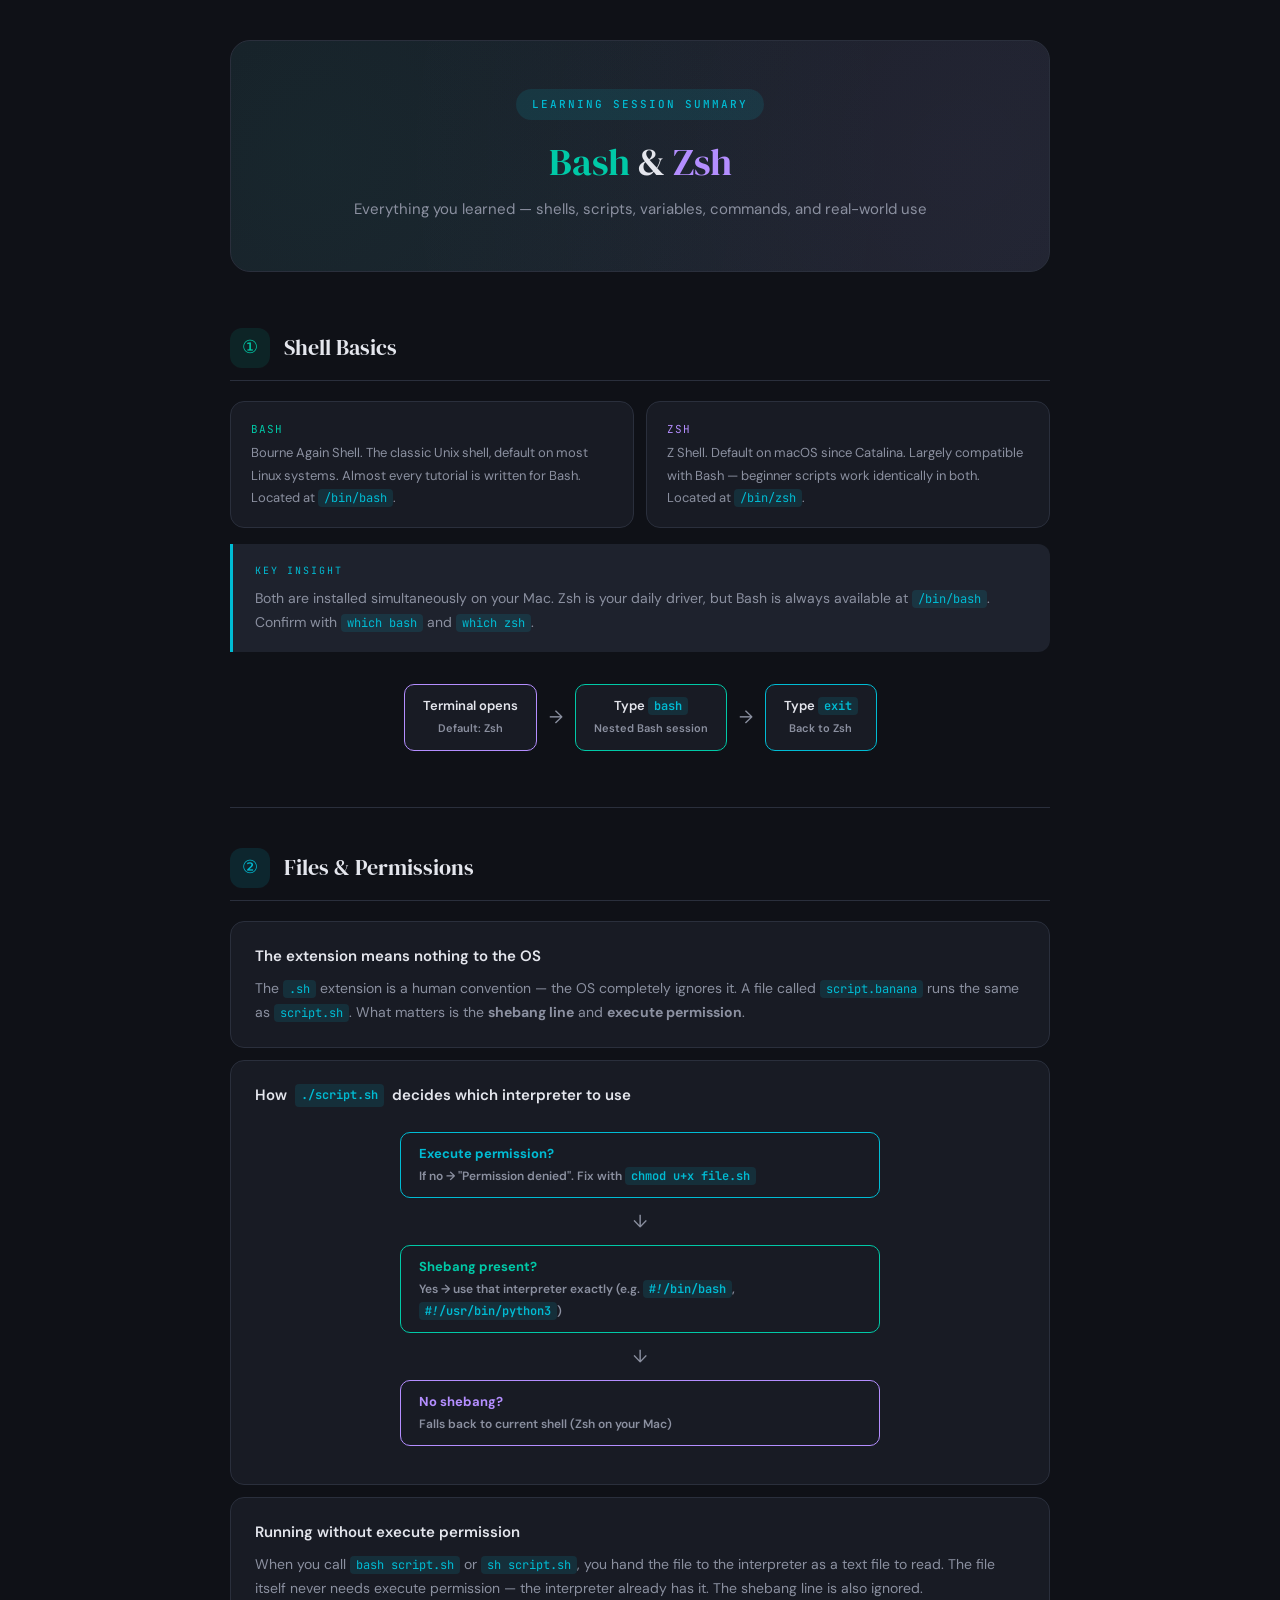
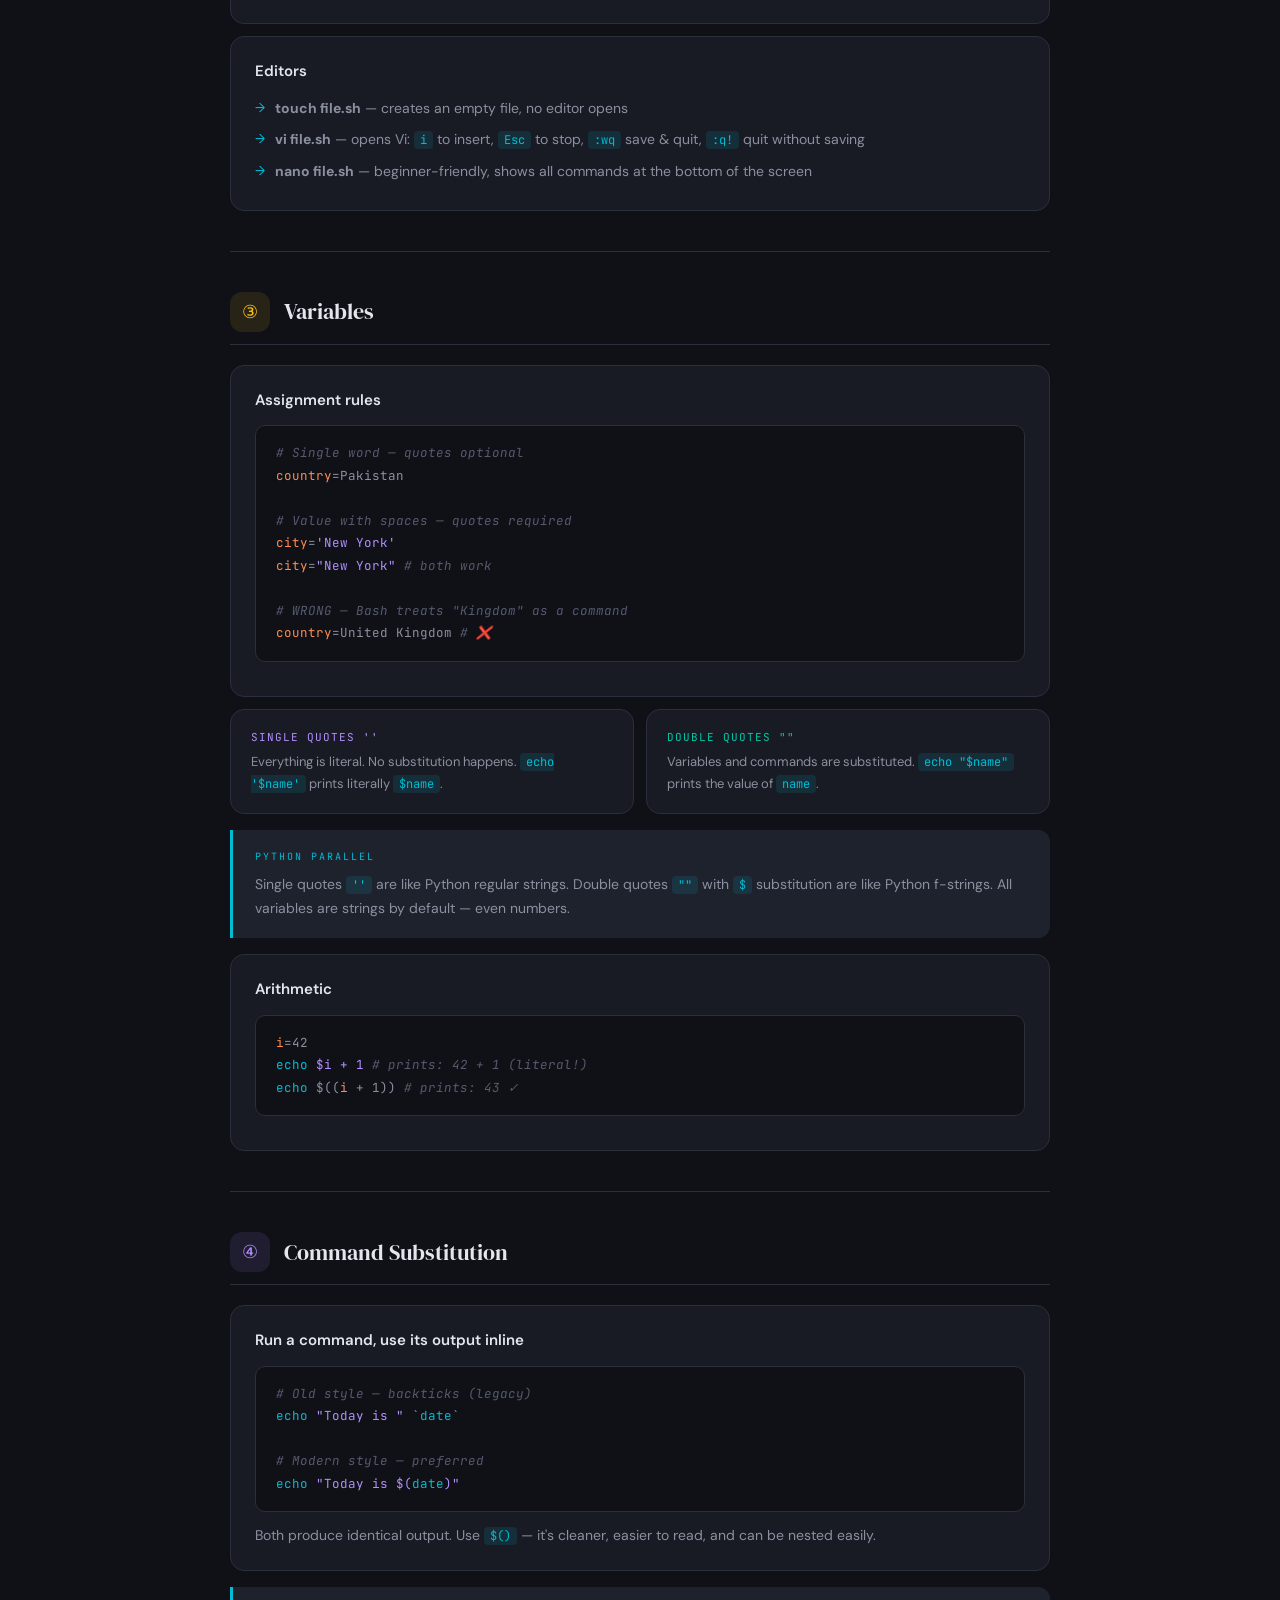
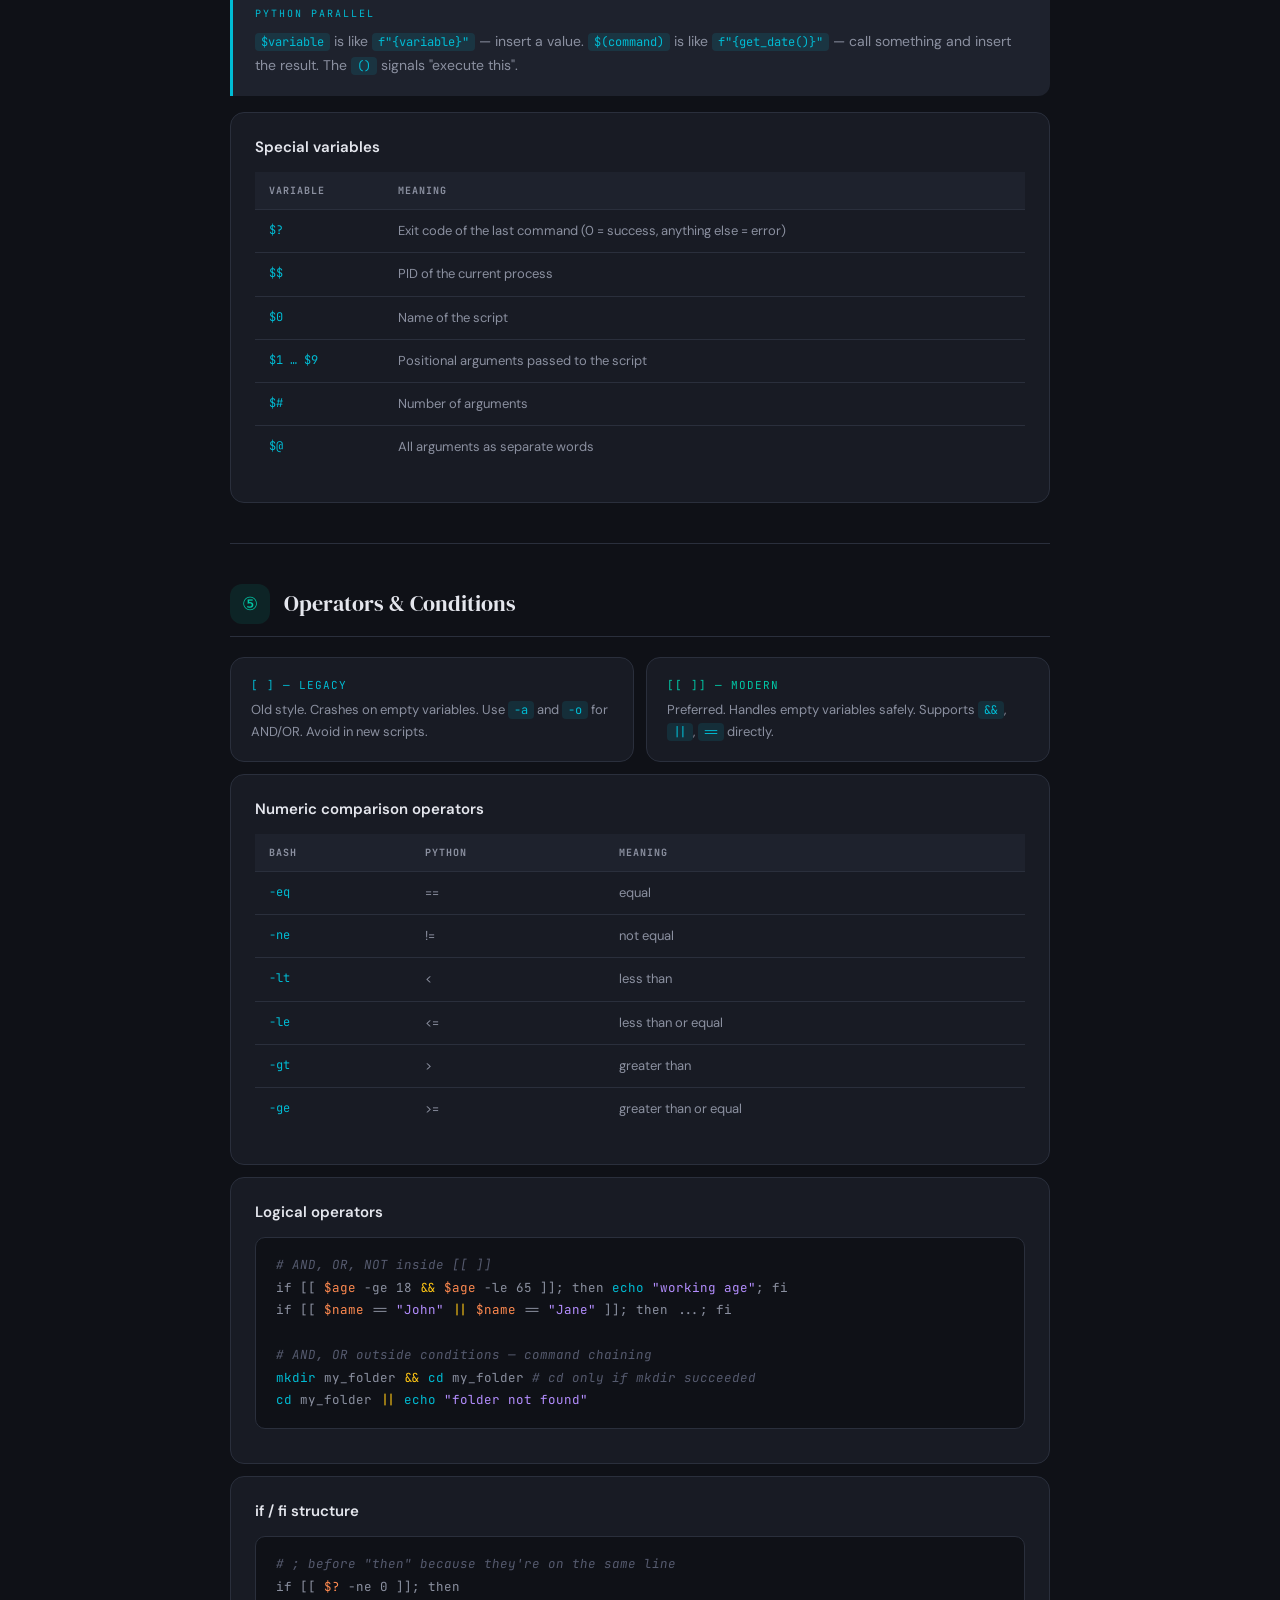
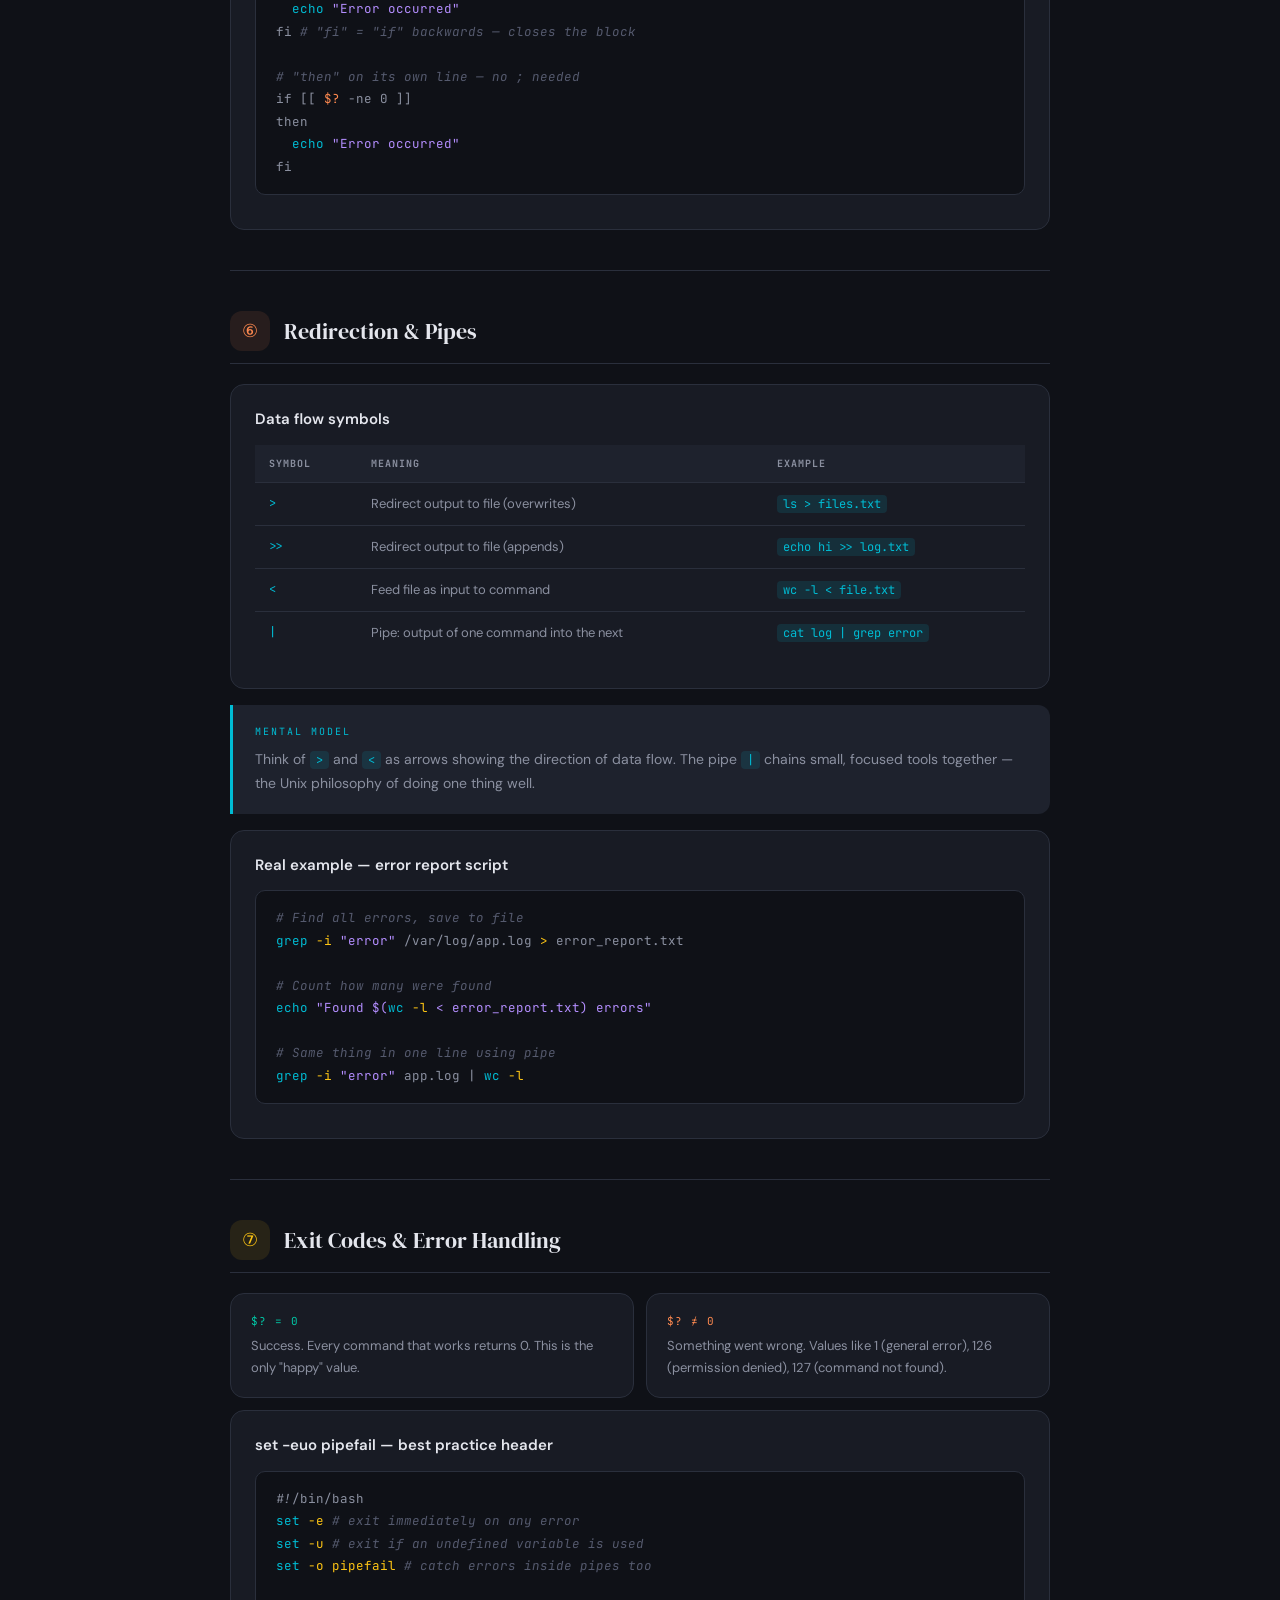
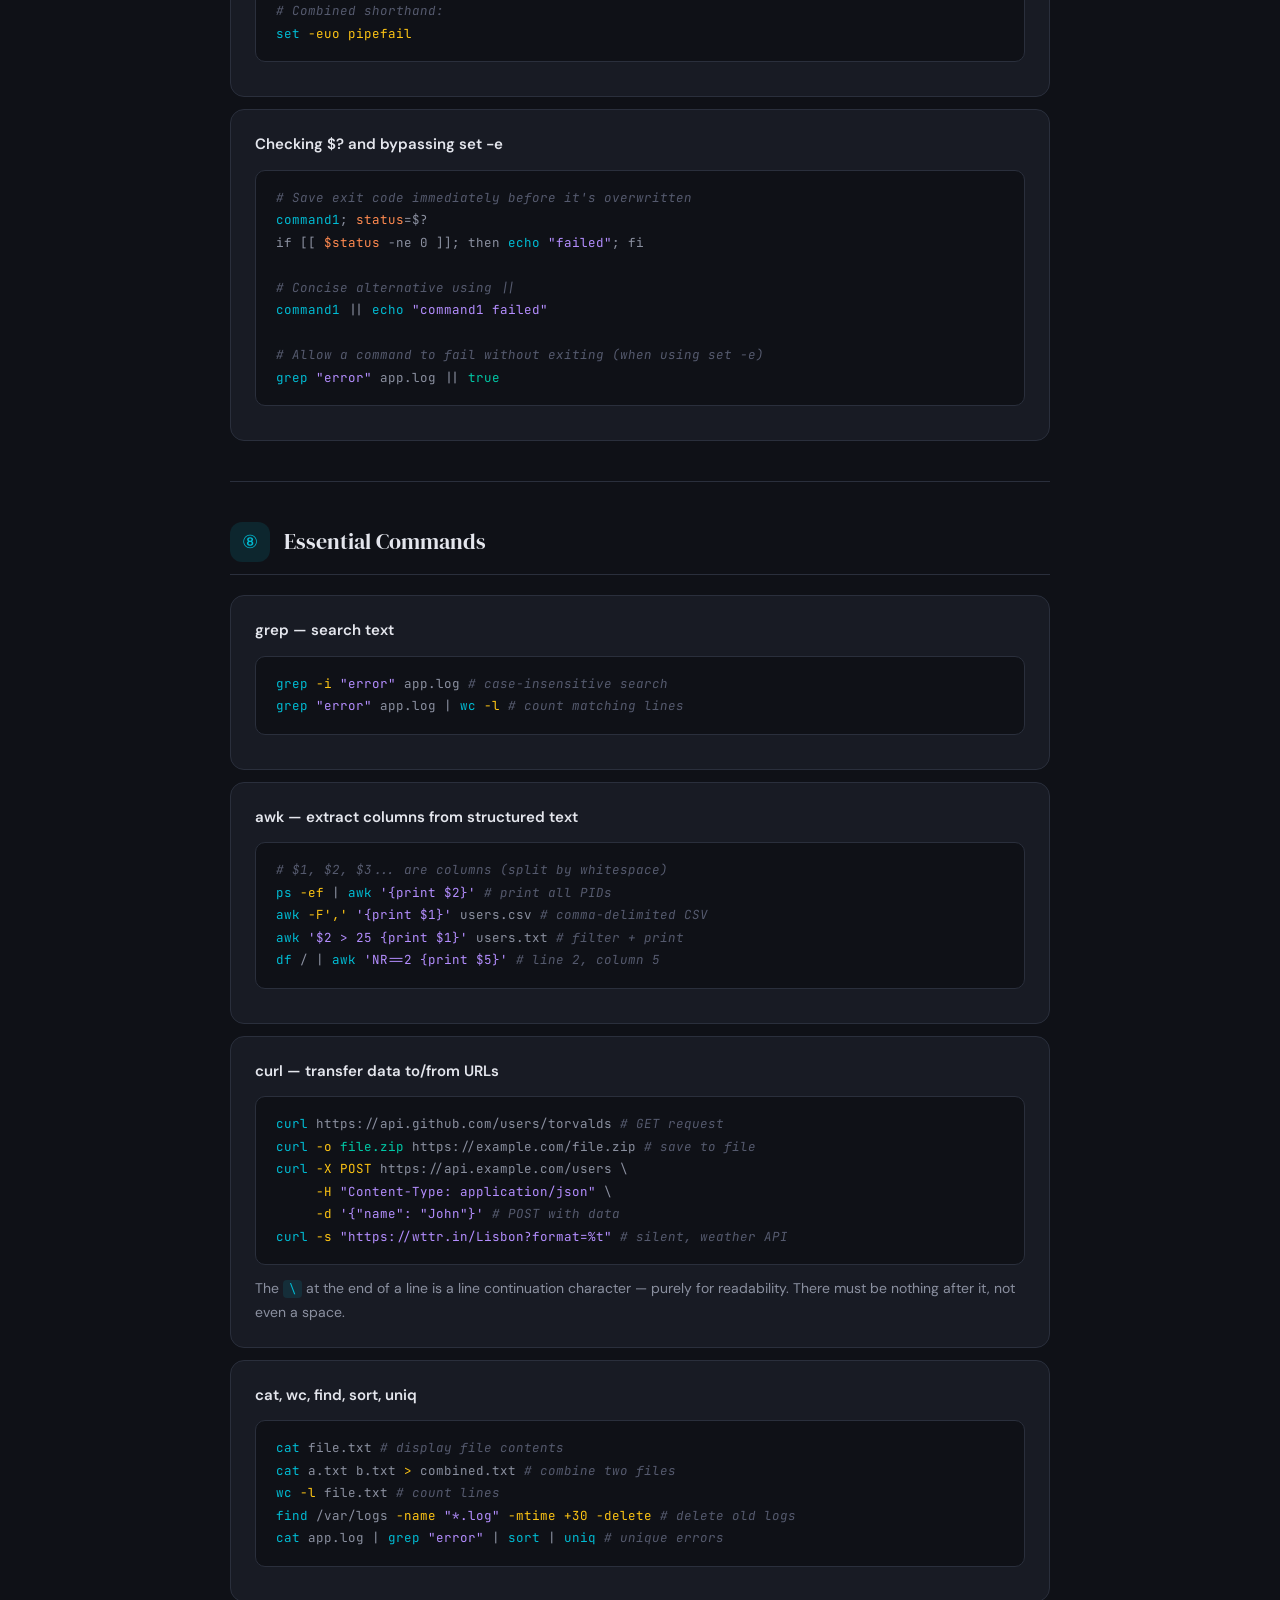
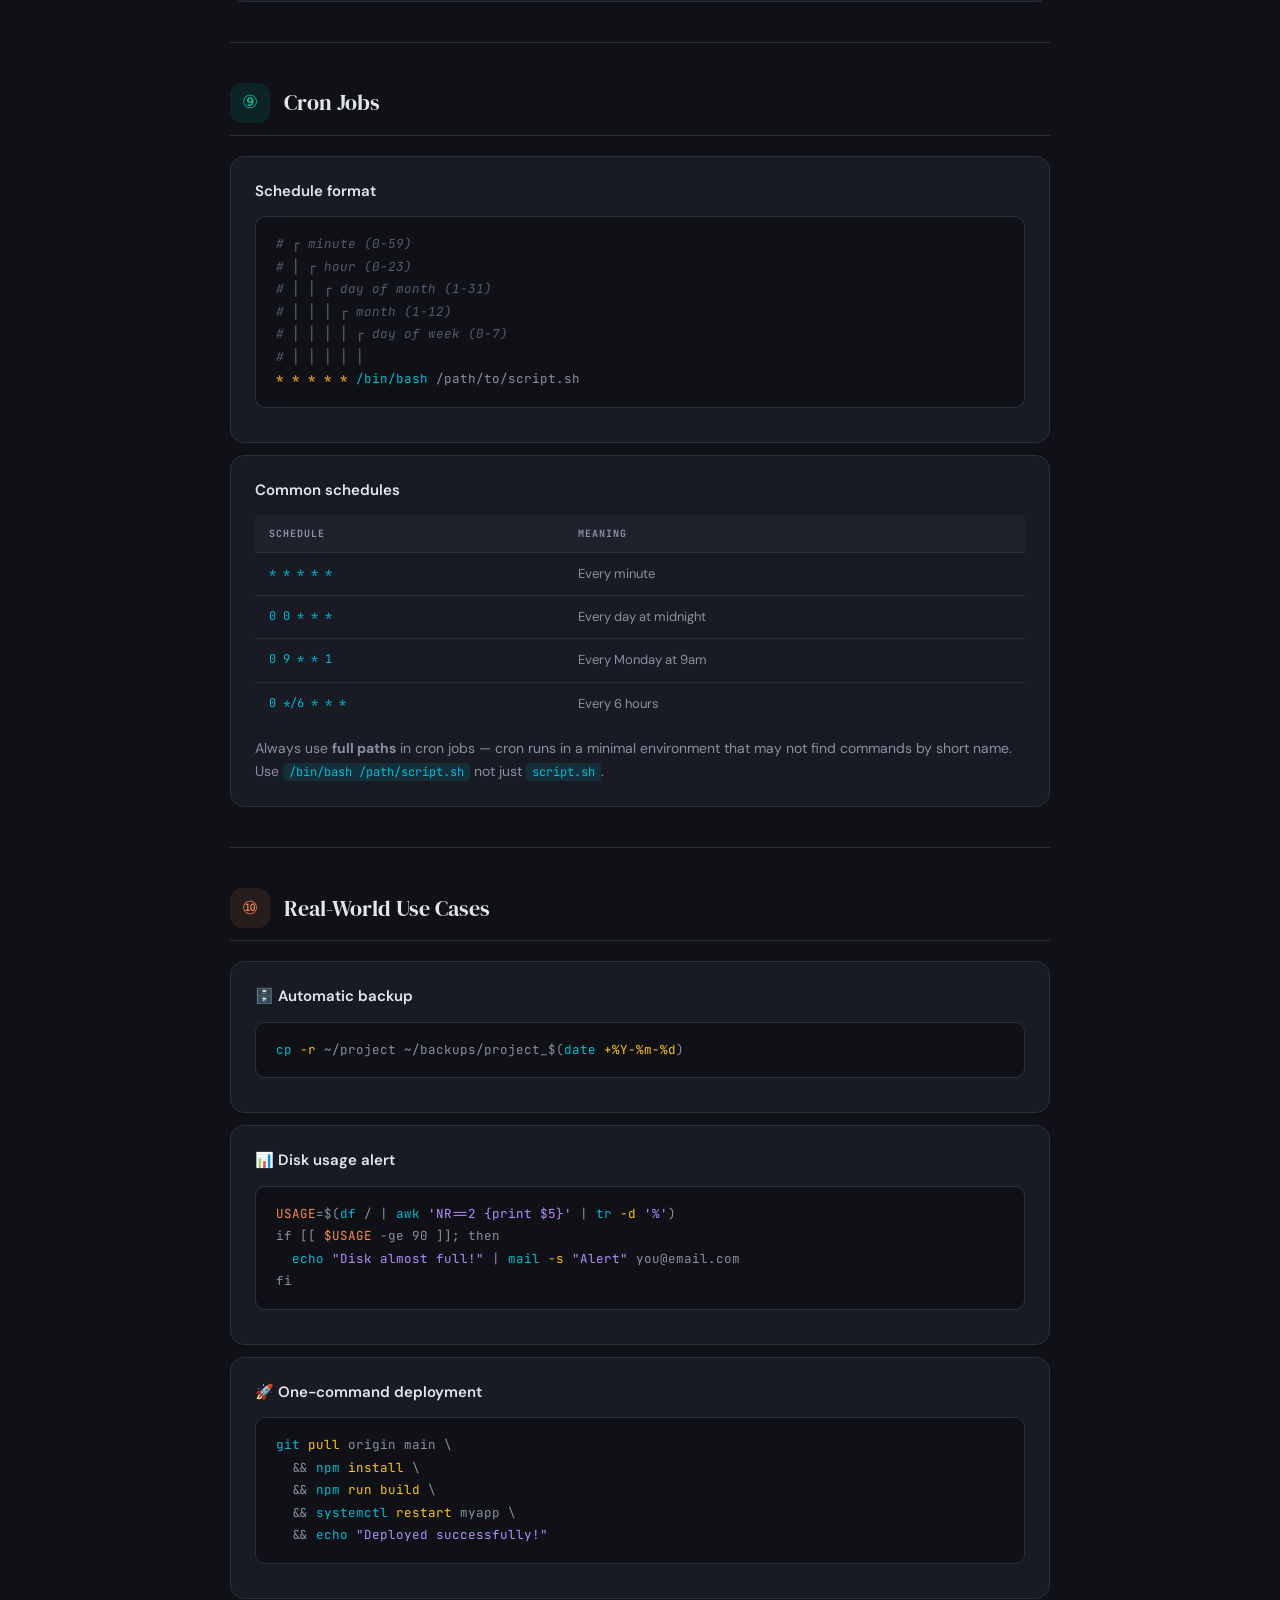
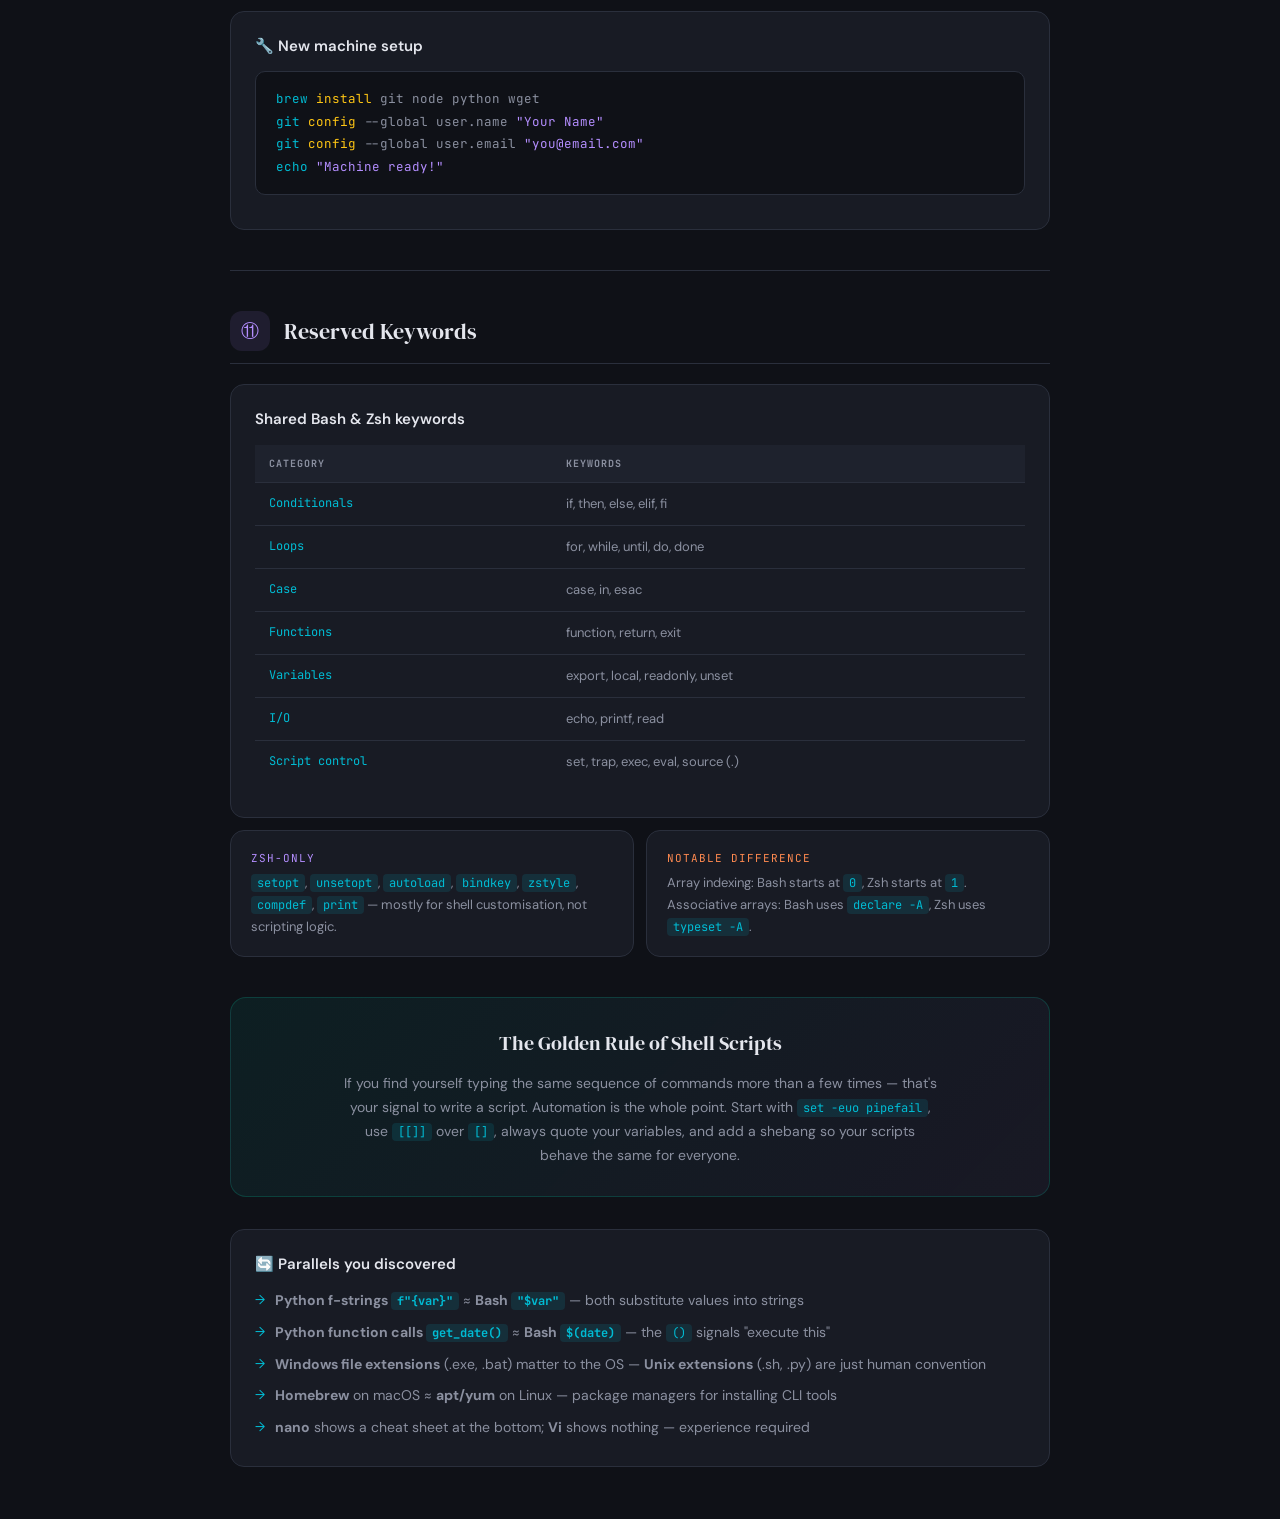
==== bash-zsh-summary.html @ 9da1d53a "initial pages" ====
<!DOCTYPE html>
<html lang="en">
<head>
<meta charset="UTF-8">
<meta name="viewport" content="width=device-width, initial-scale=1.0">
<title>Bash & Zsh - Learning Summary</title>
<link href="https://fonts.googleapis.com/css2?family=DM+Serif+Display&family=DM+Sans:wght@400;500;600;700&family=JetBrains+Mono:wght@400;500&display=swap" rel="stylesheet">
<style>
  * { margin: 0; padding: 0; box-sizing: border-box; }

  :root {
    --bg: #0f1117;
    --surface: #181b24;
    --surface-raised: #1e222d;
    --border: #2a2f3c;
    --text: #e4e6ed;
    --text-muted: #8b90a0;
    --accent: #00bcd4;
    --accent-soft: rgba(0, 188, 212, 0.12);
    --bash-green: #00c9a7;
    --bash-green-soft: rgba(0, 201, 167, 0.1);
    --zsh-purple: #b48eff;
    --zsh-purple-soft: rgba(180, 142, 255, 0.1);
    --yellow: #fec514;
    --yellow-soft: rgba(254, 197, 20, 0.1);
    --orange: #ff8a50;
    --orange-soft: rgba(255, 138, 80, 0.1);
  }

  body {
    font-family: 'DM Sans', sans-serif;
    background: var(--bg);
    color: var(--text);
    line-height: 1.7;
    padding: 40px 20px;
  }

  .container {
    max-width: 820px;
    margin: 0 auto;
  }

  /* Header */
  .header {
    text-align: center;
    margin-bottom: 56px;
    padding: 48px 32px;
    background: linear-gradient(135deg, var(--surface) 0%, var(--surface-raised) 100%);
    border: 1px solid var(--border);
    border-radius: 20px;
    position: relative;
    overflow: hidden;
  }

  .header::before {
    content: '';
    position: absolute;
    top: -50%;
    left: -50%;
    width: 200%;
    height: 200%;
    background: radial-gradient(circle at 30% 50%, rgba(0, 201, 167, 0.06) 0%, transparent 50%),
                radial-gradient(circle at 70% 50%, rgba(180, 142, 255, 0.04) 0%, transparent 50%);
    pointer-events: none;
  }

  .header-badge {
    display: inline-block;
    font-family: 'JetBrains Mono', monospace;
    font-size: 11px;
    font-weight: 500;
    letter-spacing: 2px;
    text-transform: uppercase;
    color: var(--accent);
    background: var(--accent-soft);
    padding: 6px 16px;
    border-radius: 100px;
    margin-bottom: 20px;
    position: relative;
  }

  .header h1 {
    font-family: 'DM Serif Display', serif;
    font-size: 38px;
    font-weight: 400;
    line-height: 1.2;
    margin-bottom: 12px;
    position: relative;
  }

  .header h1 span.bash { color: var(--bash-green); }
  .header h1 span.zsh  { color: var(--zsh-purple); }

  .header p {
    color: var(--text-muted);
    font-size: 15px;
    position: relative;
  }

  /* Section */
  .section { margin-bottom: 40px; }

  .section-header {
    display: flex;
    align-items: center;
    gap: 14px;
    margin-bottom: 20px;
    padding-bottom: 12px;
    border-bottom: 1px solid var(--border);
  }

  .section-icon {
    width: 40px;
    height: 40px;
    border-radius: 12px;
    display: flex;
    align-items: center;
    justify-content: center;
    font-size: 18px;
    flex-shrink: 0;
  }

  .section-header h2 {
    font-family: 'DM Serif Display', serif;
    font-size: 22px;
    font-weight: 400;
  }

  /* Cards */
  .card {
    background: var(--surface);
    border: 1px solid var(--border);
    border-radius: 14px;
    padding: 22px 24px;
    margin-bottom: 12px;
    transition: border-color 0.2s;
  }

  .card:hover { border-color: #3a3f50; }

  .card-title {
    font-weight: 600;
    font-size: 15px;
    margin-bottom: 8px;
    display: flex;
    align-items: center;
    gap: 8px;
  }

  .card p, .card li {
    color: var(--text-muted);
    font-size: 14px;
    line-height: 1.7;
  }

  .card ul { list-style: none; padding: 0; }

  .card ul li {
    padding: 4px 0 4px 20px;
    position: relative;
  }

  .card ul li::before {
    content: '→';
    position: absolute;
    left: 0;
    color: var(--accent);
    font-size: 13px;
  }

  /* Concept grid */
  .concept-grid {
    display: grid;
    grid-template-columns: 1fr 1fr;
    gap: 12px;
    margin-bottom: 12px;
  }

  @media (max-width: 600px) {
    .concept-grid { grid-template-columns: 1fr; }
    .header h1 { font-size: 28px; }
    .analogy-flow { flex-direction: column; }
    .analogy-flow .arrow { transform: rotate(90deg); }
  }

  .concept-card {
    background: var(--surface);
    border: 1px solid var(--border);
    border-radius: 14px;
    padding: 18px 20px;
  }

  .concept-card .label {
    font-family: 'JetBrains Mono', monospace;
    font-size: 11px;
    letter-spacing: 1px;
    text-transform: uppercase;
    margin-bottom: 4px;
  }

  .concept-card .value {
    color: var(--text-muted);
    font-size: 13px;
  }

  .bash-color  { color: var(--bash-green); }
  .zsh-color   { color: var(--zsh-purple); }
  .yellow-color { color: var(--yellow); }
  .orange-color { color: var(--orange); }
  .accent-color { color: var(--accent); }

  .bash-bg   { background: var(--bash-green-soft); }
  .zsh-bg    { background: var(--zsh-purple-soft); }
  .yellow-bg { background: var(--yellow-soft); }
  .orange-bg { background: var(--orange-soft); }
  .accent-bg { background: var(--accent-soft); }

  /* Code blocks */
  .code-block {
    background: var(--bg);
    border: 1px solid var(--border);
    border-radius: 10px;
    padding: 16px 20px;
    font-family: 'JetBrains Mono', monospace;
    font-size: 12.5px;
    line-height: 1.8;
    overflow-x: auto;
    margin: 12px 0;
    color: var(--text-muted);
  }

  .code-block .cmd     { color: var(--accent); }
  .code-block .flag    { color: var(--yellow); }
  .code-block .val     { color: var(--bash-green); }
  .code-block .str     { color: var(--zsh-purple); }
  .code-block .comment { color: #555a6e; font-style: italic; }
  .code-block .var     { color: var(--orange); }

  /* Analogy box */
  .analogy-box {
    background: var(--surface-raised);
    border-left: 3px solid var(--accent);
    border-radius: 0 12px 12px 0;
    padding: 18px 22px;
    margin: 16px 0;
  }

  .analogy-box .analogy-label {
    font-family: 'JetBrains Mono', monospace;
    font-size: 10px;
    letter-spacing: 2px;
    text-transform: uppercase;
    color: var(--accent);
    margin-bottom: 8px;
  }

  .analogy-box p {
    color: var(--text-muted);
    font-size: 14px;
  }

  /* Flow diagrams */
  .analogy-flow {
    display: flex;
    align-items: center;
    justify-content: center;
    gap: 12px;
    padding: 16px 0;
    flex-wrap: wrap;
  }

  .flow-box {
    padding: 10px 18px;
    border-radius: 10px;
    font-size: 13px;
    font-weight: 600;
    text-align: center;
    border: 1px solid var(--border);
    background: var(--surface);
  }

  .arrow {
    color: var(--text-muted);
    font-size: 18px;
  }

  /* Tag */
  .tag {
    display: inline-block;
    font-family: 'JetBrains Mono', monospace;
    font-size: 11px;
    padding: 3px 10px;
    border-radius: 6px;
    margin-right: 4px;
    margin-bottom: 4px;
  }

  /* Divider */
  .divider {
    height: 1px;
    background: var(--border);
    margin: 40px 0;
  }

  /* Table */
  .ref-table {
    width: 100%;
    border-collapse: collapse;
    font-size: 13px;
    margin: 12px 0;
  }

  .ref-table th {
    background: var(--surface-raised);
    color: var(--text-muted);
    font-family: 'JetBrains Mono', monospace;
    font-size: 10px;
    letter-spacing: 1px;
    text-transform: uppercase;
    padding: 10px 14px;
    text-align: left;
    border-bottom: 1px solid var(--border);
  }

  .ref-table td {
    padding: 10px 14px;
    border-bottom: 1px solid var(--border);
    color: var(--text-muted);
    vertical-align: top;
  }

  .ref-table tr:last-child td { border-bottom: none; }
  .ref-table tr:hover td { background: rgba(255,255,255,0.02); }

  .ref-table td:first-child {
    font-family: 'JetBrains Mono', monospace;
    color: var(--accent);
    font-size: 12px;
    white-space: nowrap;
  }

  /* Key takeaway */
  .takeaway {
    background: linear-gradient(135deg, rgba(0, 201, 167, 0.08) 0%, rgba(180, 142, 255, 0.06) 100%);
    border: 1px solid rgba(0, 201, 167, 0.2);
    border-radius: 16px;
    padding: 28px;
    text-align: center;
    margin-top: 40px;
  }

  .takeaway h3 {
    font-family: 'DM Serif Display', serif;
    font-size: 20px;
    font-weight: 400;
    margin-bottom: 12px;
  }

  .takeaway p {
    color: var(--text-muted);
    font-size: 14px;
    max-width: 600px;
    margin: 0 auto;
  }

  code {
    font-family: 'JetBrains Mono', monospace;
    font-size: 12px;
    color: var(--accent);
    background: var(--accent-soft);
    padding: 1px 6px;
    border-radius: 4px;
  }
</style>
</head>
<body>
<div class="container">

  <!-- Header -->
  <div class="header">
    <div class="header-badge">Learning Session Summary</div>
    <h1><span class="bash">Bash</span> & <span class="zsh">Zsh</span></h1>
    <p>Everything you learned — shells, scripts, variables, commands, and real-world use</p>
  </div>

  <!-- Section 1: Shell Basics -->
  <div class="section">
    <div class="section-header">
      <div class="section-icon bash-bg"><span class="bash-color">①</span></div>
      <h2>Shell Basics</h2>
    </div>

    <div class="concept-grid">
      <div class="concept-card">
        <div class="label bash-color">Bash</div>
        <div class="value">Bourne Again Shell. The classic Unix shell, default on most Linux systems. Almost every tutorial is written for Bash. Located at <code>/bin/bash</code>.</div>
      </div>
      <div class="concept-card">
        <div class="label zsh-color">Zsh</div>
        <div class="value">Z Shell. Default on macOS since Catalina. Largely compatible with Bash — beginner scripts work identically in both. Located at <code>/bin/zsh</code>.</div>
      </div>
    </div>

    <div class="analogy-box">
      <div class="analogy-label">Key insight</div>
      <p>Both are installed simultaneously on your Mac. Zsh is your daily driver, but Bash is always available at <code>/bin/bash</code>. Confirm with <code>which bash</code> and <code>which zsh</code>.</p>
    </div>

    <div class="analogy-flow">
      <div class="flow-box" style="border-color: var(--zsh-purple);">Terminal opens<br><span style="font-size:11px;color:var(--text-muted);">Default: Zsh</span></div>
      <div class="arrow">→</div>
      <div class="flow-box" style="border-color: var(--bash-green);">Type <code>bash</code><br><span style="font-size:11px;color:var(--text-muted);">Nested Bash session</span></div>
      <div class="arrow">→</div>
      <div class="flow-box" style="border-color: var(--accent);">Type <code>exit</code><br><span style="font-size:11px;color:var(--text-muted);">Back to Zsh</span></div>
    </div>
  </div>

  <div class="divider"></div>

  <!-- Section 2: Files & Permissions -->
  <div class="section">
    <div class="section-header">
      <div class="section-icon accent-bg"><span class="accent-color">②</span></div>
      <h2>Files & Permissions</h2>
    </div>

    <div class="card">
      <div class="card-title">The extension means nothing to the OS</div>
      <p>The <code>.sh</code> extension is a human convention — the OS completely ignores it. A file called <code>script.banana</code> runs the same as <code>script.sh</code>. What matters is the <strong>shebang line</strong> and <strong>execute permission</strong>.</p>
    </div>

    <div class="card">
      <div class="card-title">How <code>./script.sh</code> decides which interpreter to use</div>
      <div class="analogy-flow" style="flex-direction: column; gap: 8px;">
        <div class="flow-box" style="width:100%;max-width:480px;border-color:var(--accent);text-align:left;">
          <span class="accent-color" style="font-weight:700;">Execute permission?</span><br>
          <span style="font-size:12px;color:var(--text-muted);">If no → "Permission denied". Fix with <code>chmod u+x file.sh</code></span>
        </div>
        <div class="arrow" style="transform:rotate(90deg);">→</div>
        <div class="flow-box" style="width:100%;max-width:480px;border-color:var(--bash-green);text-align:left;">
          <span class="bash-color" style="font-weight:700;">Shebang present?</span><br>
          <span style="font-size:12px;color:var(--text-muted);">Yes → use that interpreter exactly (e.g. <code>#!/bin/bash</code>, <code>#!/usr/bin/python3</code>)</span>
        </div>
        <div class="arrow" style="transform:rotate(90deg);">→</div>
        <div class="flow-box" style="width:100%;max-width:480px;border-color:var(--zsh-purple);text-align:left;">
          <span class="zsh-color" style="font-weight:700;">No shebang?</span><br>
          <span style="font-size:12px;color:var(--text-muted);">Falls back to current shell (Zsh on your Mac)</span>
        </div>
      </div>
    </div>

    <div class="card">
      <div class="card-title">Running without execute permission</div>
      <p>When you call <code>bash script.sh</code> or <code>sh script.sh</code>, you hand the file to the interpreter as a text file to read. The file itself never needs execute permission — the interpreter already has it. The shebang line is also ignored.</p>
    </div>

    <div class="card">
      <div class="card-title">Editors</div>
      <ul>
        <li><strong>touch file.sh</strong> — creates an empty file, no editor opens</li>
        <li><strong>vi file.sh</strong> — opens Vi: <code>i</code> to insert, <code>Esc</code> to stop, <code>:wq</code> save &amp; quit, <code>:q!</code> quit without saving</li>
        <li><strong>nano file.sh</strong> — beginner-friendly, shows all commands at the bottom of the screen</li>
      </ul>
    </div>
  </div>

  <div class="divider"></div>

  <!-- Section 3: Variables -->
  <div class="section">
    <div class="section-header">
      <div class="section-icon yellow-bg"><span class="yellow-color">③</span></div>
      <h2>Variables</h2>
    </div>

    <div class="card">
      <div class="card-title">Assignment rules</div>
      <div class="code-block">
        <span class="comment"># Single word — quotes optional</span><br>
        <span class="var">country</span>=Pakistan<br><br>
        <span class="comment"># Value with spaces — quotes required</span><br>
        <span class="var">city</span>=<span class="str">'New York'</span><br>
        <span class="var">city</span>=<span class="str">"New York"</span>   <span class="comment"># both work</span><br><br>
        <span class="comment"># WRONG — Bash treats "Kingdom" as a command</span><br>
        <span class="var">country</span>=United Kingdom   <span class="comment"># ❌</span>
      </div>
    </div>

    <div class="concept-grid">
      <div class="concept-card">
        <div class="label zsh-color">Single quotes ''</div>
        <div class="value">Everything is literal. No substitution happens. <code>echo '$name'</code> prints literally <code>$name</code>.</div>
      </div>
      <div class="concept-card">
        <div class="label bash-color">Double quotes ""</div>
        <div class="value">Variables and commands are substituted. <code>echo "$name"</code> prints the value of <code>name</code>.</div>
      </div>
    </div>

    <div class="analogy-box">
      <div class="analogy-label">Python parallel</div>
      <p>Single quotes <code>''</code> are like Python regular strings. Double quotes <code>""</code> with <code>$</code> substitution are like Python f-strings. All variables are strings by default — even numbers.</p>
    </div>

    <div class="card">
      <div class="card-title">Arithmetic</div>
      <div class="code-block">
        <span class="var">i</span>=42<br>
        <span class="cmd">echo</span> <span class="str">$i + 1</span>       <span class="comment"># prints: 42 + 1  (literal!)</span><br>
        <span class="cmd">echo</span> $((<span class="var">i</span> + 1))  <span class="comment"># prints: 43  ✓</span>
      </div>
    </div>
  </div>

  <div class="divider"></div>

  <!-- Section 4: Command Substitution -->
  <div class="section">
    <div class="section-header">
      <div class="section-icon zsh-bg"><span class="zsh-color">④</span></div>
      <h2>Command Substitution</h2>
    </div>

    <div class="card">
      <div class="card-title">Run a command, use its output inline</div>
      <div class="code-block">
        <span class="comment"># Old style — backticks (legacy)</span><br>
        <span class="cmd">echo</span> <span class="str">"Today is "</span> `<span class="cmd">date</span>`<br><br>
        <span class="comment"># Modern style — preferred</span><br>
        <span class="cmd">echo</span> <span class="str">"Today is $(<span class="cmd">date</span>)"</span>
      </div>
      <p>Both produce identical output. Use <code>$()</code> — it's cleaner, easier to read, and can be nested easily.</p>
    </div>

    <div class="analogy-box">
      <div class="analogy-label">Python parallel</div>
      <p><code>$variable</code> is like <code>f"{variable}"</code> — insert a value. <code>$(command)</code> is like <code>f"{get_date()}"</code> — call something and insert the result. The <code>()</code> signals "execute this".</p>
    </div>

    <div class="card">
      <div class="card-title">Special variables</div>
      <table class="ref-table">
        <tr><th>Variable</th><th>Meaning</th></tr>
        <tr><td>$?</td><td>Exit code of the last command (0 = success, anything else = error)</td></tr>
        <tr><td>$$</td><td>PID of the current process</td></tr>
        <tr><td>$0</td><td>Name of the script</td></tr>
        <tr><td>$1 … $9</td><td>Positional arguments passed to the script</td></tr>
        <tr><td>$#</td><td>Number of arguments</td></tr>
        <tr><td>$@</td><td>All arguments as separate words</td></tr>
      </table>
    </div>
  </div>

  <div class="divider"></div>

  <!-- Section 5: Operators & Conditions -->
  <div class="section">
    <div class="section-header">
      <div class="section-icon bash-bg"><span class="bash-color">⑤</span></div>
      <h2>Operators & Conditions</h2>
    </div>

    <div class="concept-grid">
      <div class="concept-card">
        <div class="label accent-color">[ ] — legacy</div>
        <div class="value">Old style. Crashes on empty variables. Use <code>-a</code> and <code>-o</code> for AND/OR. Avoid in new scripts.</div>
      </div>
      <div class="concept-card">
        <div class="label bash-color">[[ ]] — modern</div>
        <div class="value">Preferred. Handles empty variables safely. Supports <code>&amp;&amp;</code>, <code>||</code>, <code>==</code> directly.</div>
      </div>
    </div>

    <div class="card">
      <div class="card-title">Numeric comparison operators</div>
      <table class="ref-table">
        <tr><th>Bash</th><th>Python</th><th>Meaning</th></tr>
        <tr><td>-eq</td><td>==</td><td>equal</td></tr>
        <tr><td>-ne</td><td>!=</td><td>not equal</td></tr>
        <tr><td>-lt</td><td>&lt;</td><td>less than</td></tr>
        <tr><td>-le</td><td>&lt;=</td><td>less than or equal</td></tr>
        <tr><td>-gt</td><td>&gt;</td><td>greater than</td></tr>
        <tr><td>-ge</td><td>&gt;=</td><td>greater than or equal</td></tr>
      </table>
    </div>

    <div class="card">
      <div class="card-title">Logical operators</div>
      <div class="code-block">
        <span class="comment"># AND, OR, NOT inside [[ ]]</span><br>
        if [[ <span class="var">$age</span> -ge 18 <span class="flag">&amp;&amp;</span> <span class="var">$age</span> -le 65 ]]; then <span class="cmd">echo</span> <span class="str">"working age"</span>; fi<br>
        if [[ <span class="var">$name</span> == <span class="str">"John"</span> <span class="flag">||</span> <span class="var">$name</span> == <span class="str">"Jane"</span> ]]; then ...; fi<br><br>
        <span class="comment"># AND, OR outside conditions — command chaining</span><br>
        <span class="cmd">mkdir</span> my_folder <span class="flag">&amp;&amp;</span> <span class="cmd">cd</span> my_folder   <span class="comment"># cd only if mkdir succeeded</span><br>
        <span class="cmd">cd</span> my_folder <span class="flag">||</span> <span class="cmd">echo</span> <span class="str">"folder not found"</span>
      </div>
    </div>

    <div class="card">
      <div class="card-title">if / fi structure</div>
      <div class="code-block">
        <span class="comment"># ; before "then" because they're on the same line</span><br>
        if [[ <span class="var">$?</span> -ne 0 ]]; then<br>
        &nbsp;&nbsp;<span class="cmd">echo</span> <span class="str">"Error occurred"</span><br>
        fi   <span class="comment"># "fi" = "if" backwards — closes the block</span><br><br>
        <span class="comment"># "then" on its own line — no ; needed</span><br>
        if [[ <span class="var">$?</span> -ne 0 ]]<br>
        then<br>
        &nbsp;&nbsp;<span class="cmd">echo</span> <span class="str">"Error occurred"</span><br>
        fi
      </div>
    </div>
  </div>

  <div class="divider"></div>

  <!-- Section 6: Redirection & Pipes -->
  <div class="section">
    <div class="section-header">
      <div class="section-icon orange-bg"><span class="orange-color">⑥</span></div>
      <h2>Redirection & Pipes</h2>
    </div>

    <div class="card">
      <div class="card-title">Data flow symbols</div>
      <table class="ref-table">
        <tr><th>Symbol</th><th>Meaning</th><th>Example</th></tr>
        <tr><td>&gt;</td><td>Redirect output to file (overwrites)</td><td><code>ls &gt; files.txt</code></td></tr>
        <tr><td>&gt;&gt;</td><td>Redirect output to file (appends)</td><td><code>echo hi &gt;&gt; log.txt</code></td></tr>
        <tr><td>&lt;</td><td>Feed file as input to command</td><td><code>wc -l &lt; file.txt</code></td></tr>
        <tr><td>|</td><td>Pipe: output of one command into the next</td><td><code>cat log | grep error</code></td></tr>
      </table>
    </div>

    <div class="analogy-box">
      <div class="analogy-label">Mental model</div>
      <p>Think of <code>&gt;</code> and <code>&lt;</code> as arrows showing the direction of data flow. The pipe <code>|</code> chains small, focused tools together — the Unix philosophy of doing one thing well.</p>
    </div>

    <div class="card">
      <div class="card-title">Real example — error report script</div>
      <div class="code-block">
        <span class="comment"># Find all errors, save to file</span><br>
        <span class="cmd">grep</span> <span class="flag">-i</span> <span class="str">"error"</span> /var/log/app.log <span class="flag">&gt;</span> error_report.txt<br><br>
        <span class="comment"># Count how many were found</span><br>
        <span class="cmd">echo</span> <span class="str">"Found $(<span class="cmd">wc</span> <span class="flag">-l</span> &lt; error_report.txt) errors"</span><br><br>
        <span class="comment"># Same thing in one line using pipe</span><br>
        <span class="cmd">grep</span> <span class="flag">-i</span> <span class="str">"error"</span> app.log | <span class="cmd">wc</span> <span class="flag">-l</span>
      </div>
    </div>
  </div>

  <div class="divider"></div>

  <!-- Section 7: Error Handling -->
  <div class="section">
    <div class="section-header">
      <div class="section-icon yellow-bg"><span class="yellow-color">⑦</span></div>
      <h2>Exit Codes & Error Handling</h2>
    </div>

    <div class="concept-grid">
      <div class="concept-card">
        <div class="label bash-color">$? = 0</div>
        <div class="value">Success. Every command that works returns 0. This is the only "happy" value.</div>
      </div>
      <div class="concept-card">
        <div class="label orange-color">$? ≠ 0</div>
        <div class="value">Something went wrong. Values like 1 (general error), 126 (permission denied), 127 (command not found).</div>
      </div>
    </div>

    <div class="card">
      <div class="card-title">set -euo pipefail — best practice header</div>
      <div class="code-block">
        #!/bin/bash<br>
        <span class="cmd">set</span> <span class="flag">-e</span>           <span class="comment"># exit immediately on any error</span><br>
        <span class="cmd">set</span> <span class="flag">-u</span>           <span class="comment"># exit if an undefined variable is used</span><br>
        <span class="cmd">set</span> <span class="flag">-o pipefail</span>  <span class="comment"># catch errors inside pipes too</span><br><br>
        <span class="comment"># Combined shorthand:</span><br>
        <span class="cmd">set</span> <span class="flag">-euo pipefail</span>
      </div>
    </div>

    <div class="card">
      <div class="card-title">Checking $? and bypassing set -e</div>
      <div class="code-block">
        <span class="comment"># Save exit code immediately before it's overwritten</span><br>
        <span class="cmd">command1</span>; <span class="var">status</span>=$?<br>
        if [[ <span class="var">$status</span> -ne 0 ]]; then <span class="cmd">echo</span> <span class="str">"failed"</span>; fi<br><br>
        <span class="comment"># Concise alternative using ||</span><br>
        <span class="cmd">command1</span> || <span class="cmd">echo</span> <span class="str">"command1 failed"</span><br><br>
        <span class="comment"># Allow a command to fail without exiting (when using set -e)</span><br>
        <span class="cmd">grep</span> <span class="str">"error"</span> app.log || <span class="val">true</span>
      </div>
    </div>
  </div>

  <div class="divider"></div>

  <!-- Section 8: Essential Commands -->
  <div class="section">
    <div class="section-header">
      <div class="section-icon accent-bg"><span class="accent-color">⑧</span></div>
      <h2>Essential Commands</h2>
    </div>

    <div class="card">
      <div class="card-title">grep — search text</div>
      <div class="code-block">
        <span class="cmd">grep</span> <span class="flag">-i</span> <span class="str">"error"</span> app.log        <span class="comment"># case-insensitive search</span><br>
        <span class="cmd">grep</span> <span class="str">"error"</span> app.log | <span class="cmd">wc</span> <span class="flag">-l</span>  <span class="comment"># count matching lines</span>
      </div>
    </div>

    <div class="card">
      <div class="card-title">awk — extract columns from structured text</div>
      <div class="code-block">
        <span class="comment"># $1, $2, $3... are columns (split by whitespace)</span><br>
        <span class="cmd">ps</span> <span class="flag">-ef</span> | <span class="cmd">awk</span> <span class="str">'{print $2}'</span>          <span class="comment"># print all PIDs</span><br>
        <span class="cmd">awk</span> <span class="flag">-F','</span> <span class="str">'{print $1}'</span> users.csv  <span class="comment"># comma-delimited CSV</span><br>
        <span class="cmd">awk</span> <span class="str">'$2 &gt; 25 {print $1}'</span> users.txt  <span class="comment"># filter + print</span><br>
        <span class="cmd">df</span> / | <span class="cmd">awk</span> <span class="str">'NR==2 {print $5}'</span>      <span class="comment"># line 2, column 5</span>
      </div>
    </div>

    <div class="card">
      <div class="card-title">curl — transfer data to/from URLs</div>
      <div class="code-block">
        <span class="cmd">curl</span> https://api.github.com/users/torvalds        <span class="comment"># GET request</span><br>
        <span class="cmd">curl</span> <span class="flag">-o</span> <span class="val">file.zip</span> https://example.com/file.zip  <span class="comment"># save to file</span><br>
        <span class="cmd">curl</span> <span class="flag">-X POST</span> https://api.example.com/users \<br>
        &nbsp;&nbsp;&nbsp;&nbsp; <span class="flag">-H</span> <span class="str">"Content-Type: application/json"</span> \<br>
        &nbsp;&nbsp;&nbsp;&nbsp; <span class="flag">-d</span> <span class="str">'{"name": "John"}'</span>             <span class="comment"># POST with data</span><br>
        <span class="cmd">curl</span> <span class="flag">-s</span> <span class="str">"https://wttr.in/Lisbon?format=%t"</span>   <span class="comment"># silent, weather API</span>
      </div>
      <p style="margin-top:8px;">The <code>\</code> at the end of a line is a line continuation character — purely for readability. There must be nothing after it, not even a space.</p>
    </div>

    <div class="card">
      <div class="card-title">cat, wc, find, sort, uniq</div>
      <div class="code-block">
        <span class="cmd">cat</span> file.txt                    <span class="comment"># display file contents</span><br>
        <span class="cmd">cat</span> a.txt b.txt <span class="flag">&gt;</span> combined.txt  <span class="comment"># combine two files</span><br>
        <span class="cmd">wc</span> <span class="flag">-l</span> file.txt                 <span class="comment"># count lines</span><br>
        <span class="cmd">find</span> /var/logs <span class="flag">-name</span> <span class="str">"*.log"</span> <span class="flag">-mtime +30</span> <span class="flag">-delete</span>  <span class="comment"># delete old logs</span><br>
        <span class="cmd">cat</span> app.log | <span class="cmd">grep</span> <span class="str">"error"</span> | <span class="cmd">sort</span> | <span class="cmd">uniq</span>  <span class="comment"># unique errors</span>
      </div>
    </div>
  </div>

  <div class="divider"></div>

  <!-- Section 9: Cron Jobs -->
  <div class="section">
    <div class="section-header">
      <div class="section-icon bash-bg"><span class="bash-color">⑨</span></div>
      <h2>Cron Jobs</h2>
    </div>

    <div class="card">
      <div class="card-title">Schedule format</div>
      <div class="code-block">
        <span class="comment"># ┌ minute (0-59)</span><br>
        <span class="comment"># │ ┌ hour (0-23)</span><br>
        <span class="comment"># │ │ ┌ day of month (1-31)</span><br>
        <span class="comment"># │ │ │ ┌ month (1-12)</span><br>
        <span class="comment"># │ │ │ │ ┌ day of week (0-7)</span><br>
        <span class="comment"># │ │ │ │ │</span><br>
        <span class="flag">* * * * *</span>  <span class="cmd">/bin/bash</span> /path/to/script.sh
      </div>
    </div>

    <div class="card">
      <div class="card-title">Common schedules</div>
      <table class="ref-table">
        <tr><th>Schedule</th><th>Meaning</th></tr>
        <tr><td>* * * * *</td><td>Every minute</td></tr>
        <tr><td>0 0 * * *</td><td>Every day at midnight</td></tr>
        <tr><td>0 9 * * 1</td><td>Every Monday at 9am</td></tr>
        <tr><td>0 */6 * * *</td><td>Every 6 hours</td></tr>
      </table>
      <p style="margin-top:12px;">Always use <strong>full paths</strong> in cron jobs — cron runs in a minimal environment that may not find commands by short name. Use <code>/bin/bash /path/script.sh</code> not just <code>script.sh</code>.</p>
    </div>
  </div>

  <div class="divider"></div>

  <!-- Section 10: Real-World Use Cases -->
  <div class="section">
    <div class="section-header">
      <div class="section-icon orange-bg"><span class="orange-color">⑩</span></div>
      <h2>Real-World Use Cases</h2>
    </div>

    <div class="card">
      <div class="card-title">🗄️ Automatic backup</div>
      <div class="code-block">
        <span class="cmd">cp</span> <span class="flag">-r</span> ~/project ~/backups/project_$(<span class="cmd">date</span> <span class="flag">+%Y-%m-%d</span>)
      </div>
    </div>

    <div class="card">
      <div class="card-title">📊 Disk usage alert</div>
      <div class="code-block">
        <span class="var">USAGE</span>=$(<span class="cmd">df</span> / | <span class="cmd">awk</span> <span class="str">'NR==2 {print $5}'</span> | <span class="cmd">tr</span> <span class="flag">-d</span> <span class="str">'%'</span>)<br>
        if [[ <span class="var">$USAGE</span> -ge 90 ]]; then<br>
        &nbsp;&nbsp;<span class="cmd">echo</span> <span class="str">"Disk almost full!"</span> | <span class="cmd">mail</span> <span class="flag">-s</span> <span class="str">"Alert"</span> you@email.com<br>
        fi
      </div>
    </div>

    <div class="card">
      <div class="card-title">🚀 One-command deployment</div>
      <div class="code-block">
        <span class="cmd">git</span> <span class="flag">pull</span> origin main \<br>
        &nbsp;&nbsp;&amp;&amp; <span class="cmd">npm</span> <span class="flag">install</span> \<br>
        &nbsp;&nbsp;&amp;&amp; <span class="cmd">npm</span> <span class="flag">run build</span> \<br>
        &nbsp;&nbsp;&amp;&amp; <span class="cmd">systemctl</span> <span class="flag">restart</span> myapp \<br>
        &nbsp;&nbsp;&amp;&amp; <span class="cmd">echo</span> <span class="str">"Deployed successfully!"</span>
      </div>
    </div>

    <div class="card">
      <div class="card-title">🔧 New machine setup</div>
      <div class="code-block">
        <span class="cmd">brew</span> <span class="flag">install</span> git node python wget<br>
        <span class="cmd">git</span> <span class="flag">config</span> --global user.name <span class="str">"Your Name"</span><br>
        <span class="cmd">git</span> <span class="flag">config</span> --global user.email <span class="str">"you@email.com"</span><br>
        <span class="cmd">echo</span> <span class="str">"Machine ready!"</span>
      </div>
    </div>
  </div>

  <div class="divider"></div>

  <!-- Section 11: Reserved Keywords -->
  <div class="section">
    <div class="section-header">
      <div class="section-icon zsh-bg"><span class="zsh-color">⑪</span></div>
      <h2>Reserved Keywords</h2>
    </div>

    <div class="card">
      <div class="card-title">Shared Bash &amp; Zsh keywords</div>
      <table class="ref-table">
        <tr><th>Category</th><th>Keywords</th></tr>
        <tr><td>Conditionals</td><td style="color:var(--text-muted);">if, then, else, elif, fi</td></tr>
        <tr><td>Loops</td><td style="color:var(--text-muted);">for, while, until, do, done</td></tr>
        <tr><td>Case</td><td style="color:var(--text-muted);">case, in, esac</td></tr>
        <tr><td>Functions</td><td style="color:var(--text-muted);">function, return, exit</td></tr>
        <tr><td>Variables</td><td style="color:var(--text-muted);">export, local, readonly, unset</td></tr>
        <tr><td>I/O</td><td style="color:var(--text-muted);">echo, printf, read</td></tr>
        <tr><td>Script control</td><td style="color:var(--text-muted);">set, trap, exec, eval, source (.)</td></tr>
      </table>
    </div>

    <div class="concept-grid">
      <div class="concept-card">
        <div class="label zsh-color">Zsh-only</div>
        <div class="value"><code>setopt</code>, <code>unsetopt</code>, <code>autoload</code>, <code>bindkey</code>, <code>zstyle</code>, <code>compdef</code>, <code>print</code> — mostly for shell customisation, not scripting logic.</div>
      </div>
      <div class="concept-card">
        <div class="label orange-color">Notable difference</div>
        <div class="value">Array indexing: Bash starts at <code>0</code>, Zsh starts at <code>1</code>. Associative arrays: Bash uses <code>declare -A</code>, Zsh uses <code>typeset -A</code>.</div>
      </div>
    </div>
  </div>

  <!-- Golden rule -->
  <div class="takeaway">
    <h3>The Golden Rule of Shell Scripts</h3>
    <p>If you find yourself typing the same sequence of commands more than a few times — that's your signal to write a script. Automation is the whole point. Start with <code>set -euo pipefail</code>, use <code>[[]]</code> over <code>[]</code>, always quote your variables, and add a shebang so your scripts behave the same for everyone.</p>
  </div>

  <!-- Parallels -->
  <div class="card" style="margin-top: 32px;">
    <div class="card-title">🔄 Parallels you discovered</div>
    <ul>
      <li><strong>Python f-strings <code>f"{var}"</code></strong> ≈ <strong>Bash <code>"$var"</code></strong> — both substitute values into strings</li>
      <li><strong>Python function calls <code>get_date()</code></strong> ≈ <strong>Bash <code>$(date)</code></strong> — the <code>()</code> signals "execute this"</li>
      <li><strong>Windows file extensions</strong> (.exe, .bat) matter to the OS — <strong>Unix extensions</strong> (.sh, .py) are just human convention</li>
      <li><strong>Homebrew</strong> on macOS ≈ <strong>apt/yum</strong> on Linux — package managers for installing CLI tools</li>
      <li><strong>nano</strong> shows a cheat sheet at the bottom; <strong>Vi</strong> shows nothing — experience required</li>
    </ul>
  </div>

</div>
</body>
</html>
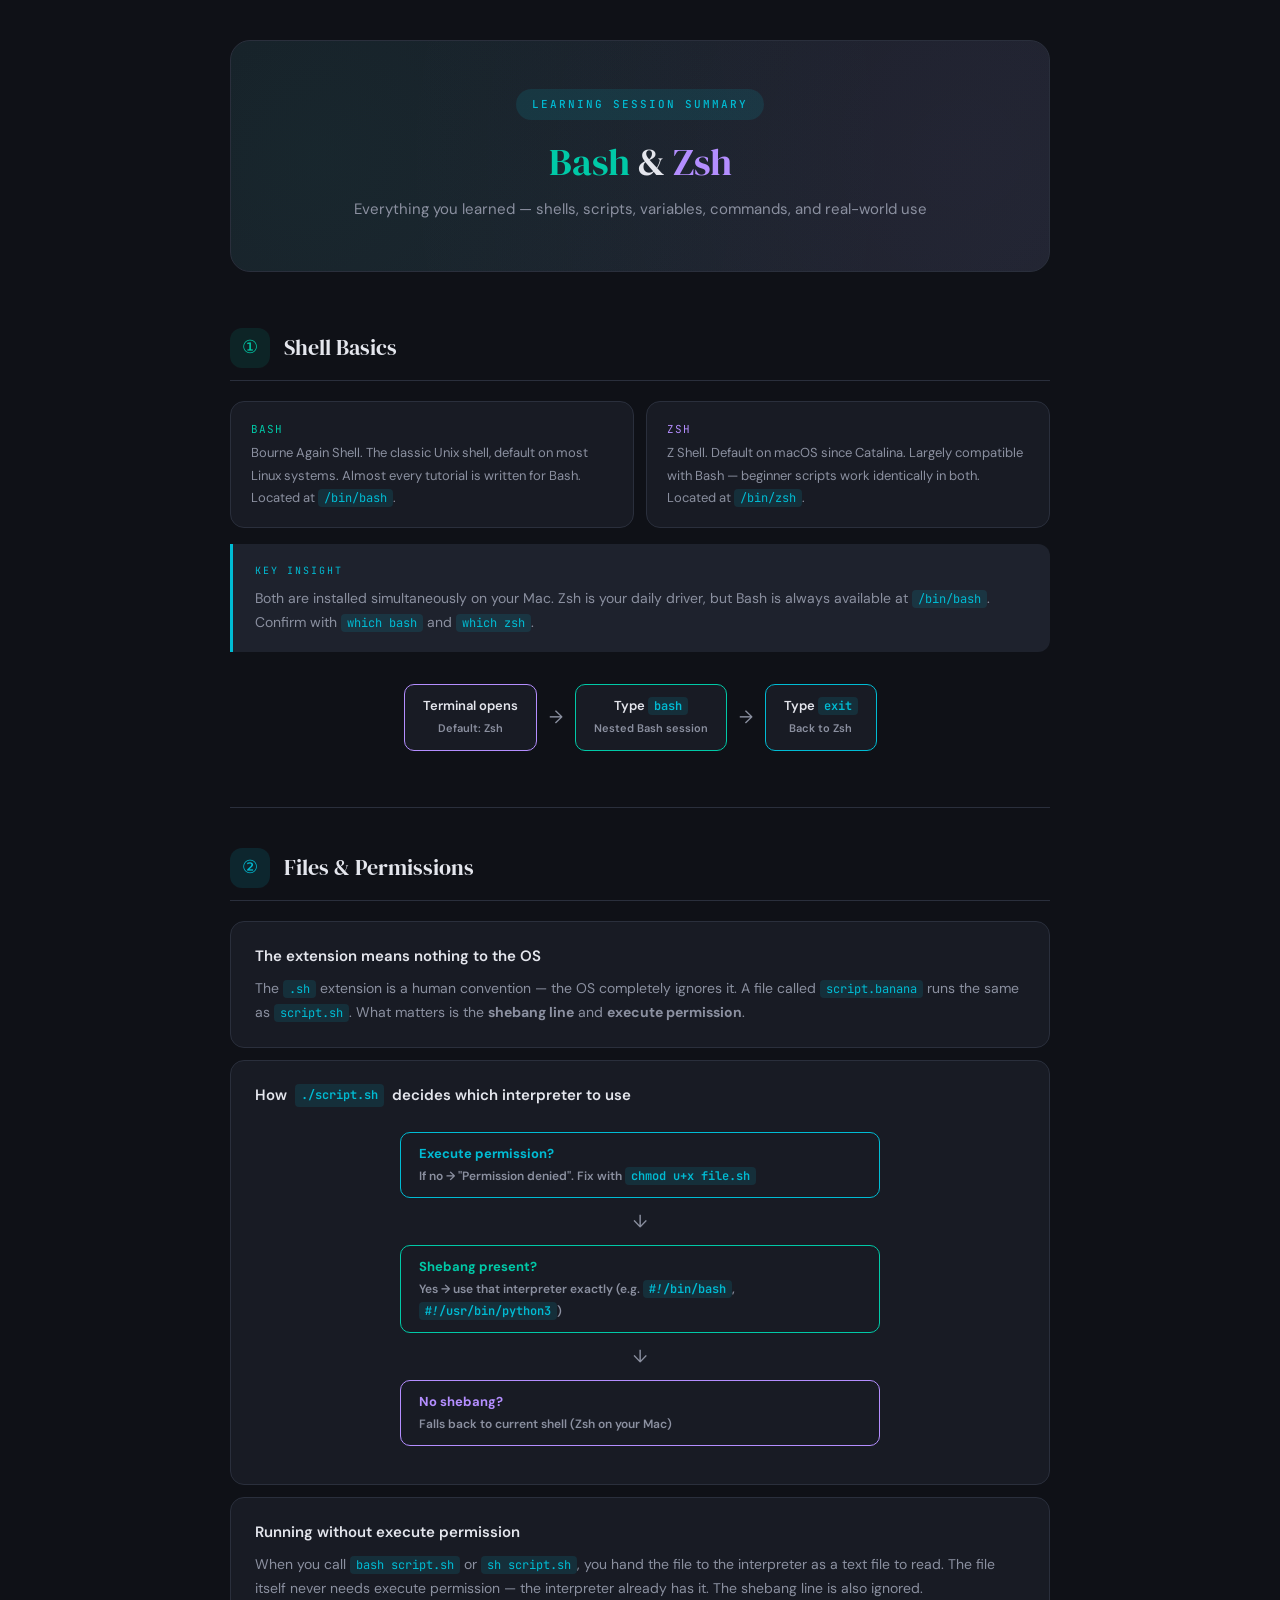
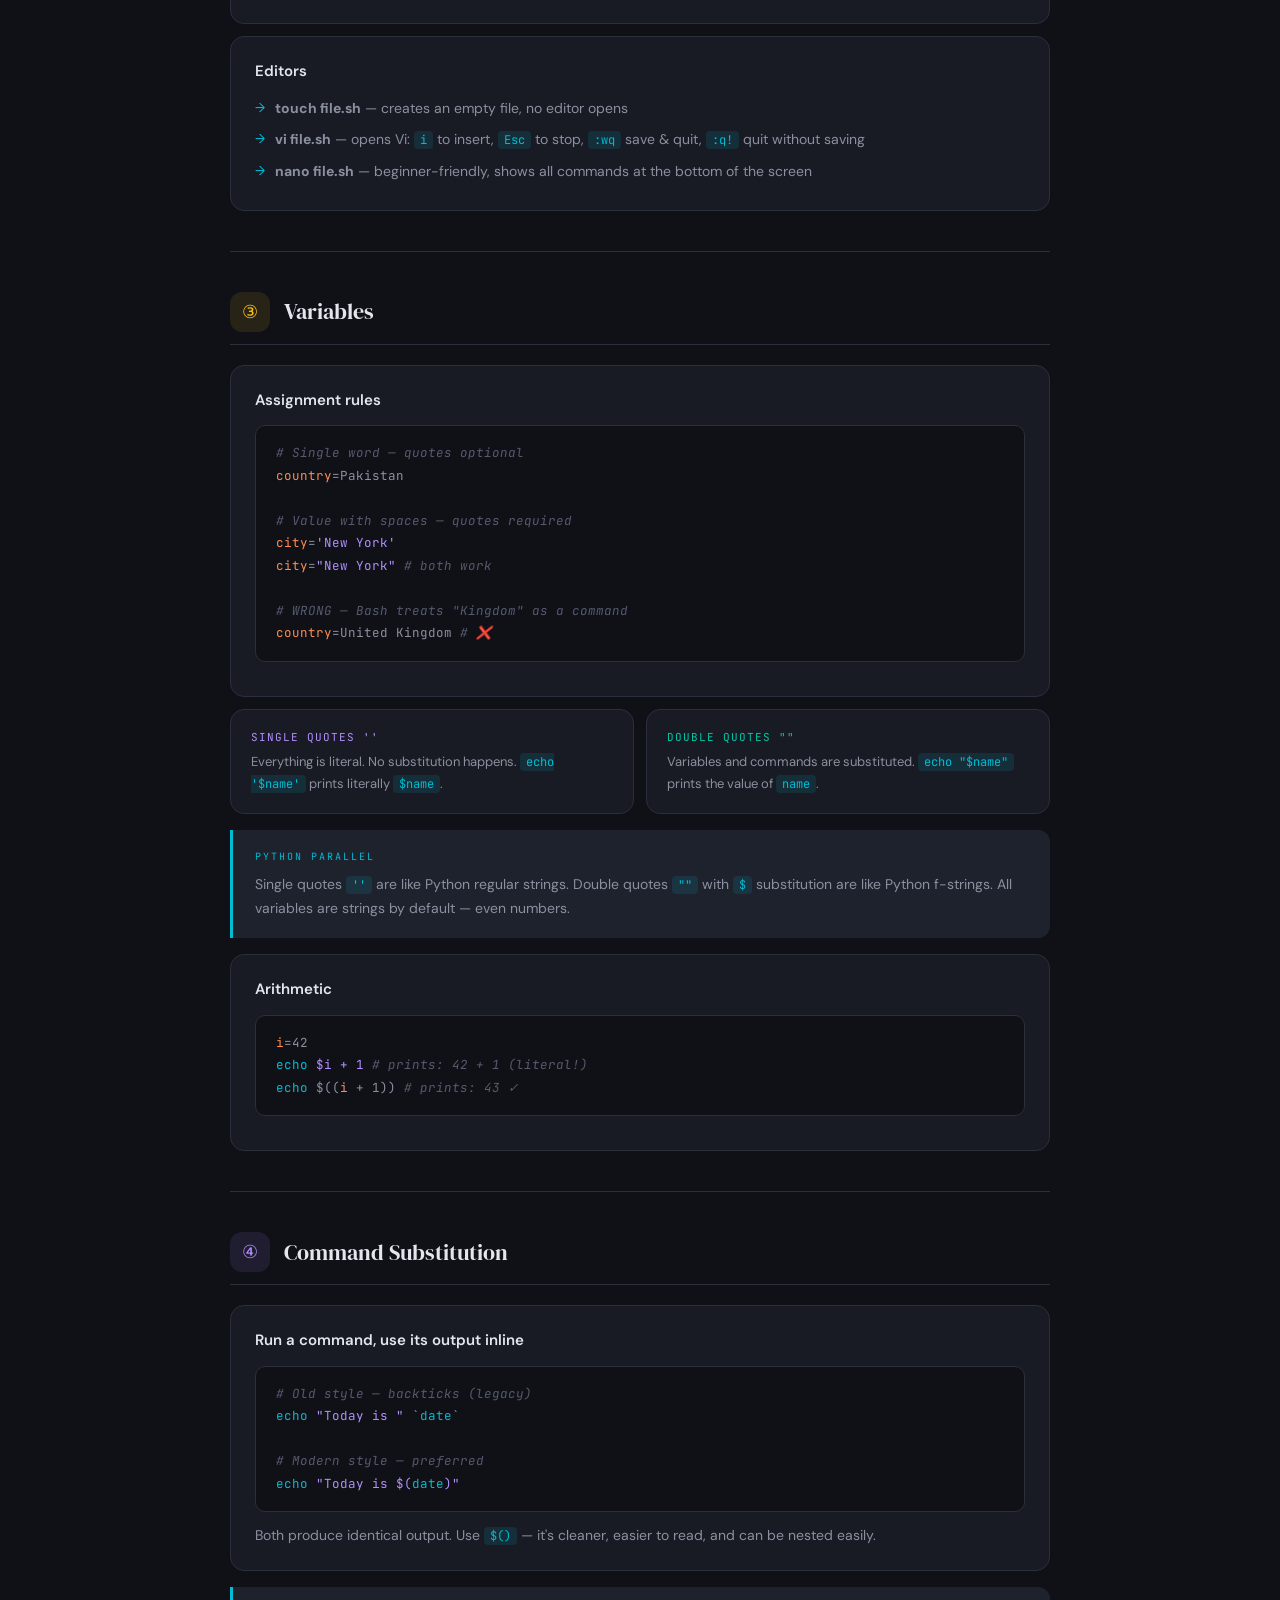
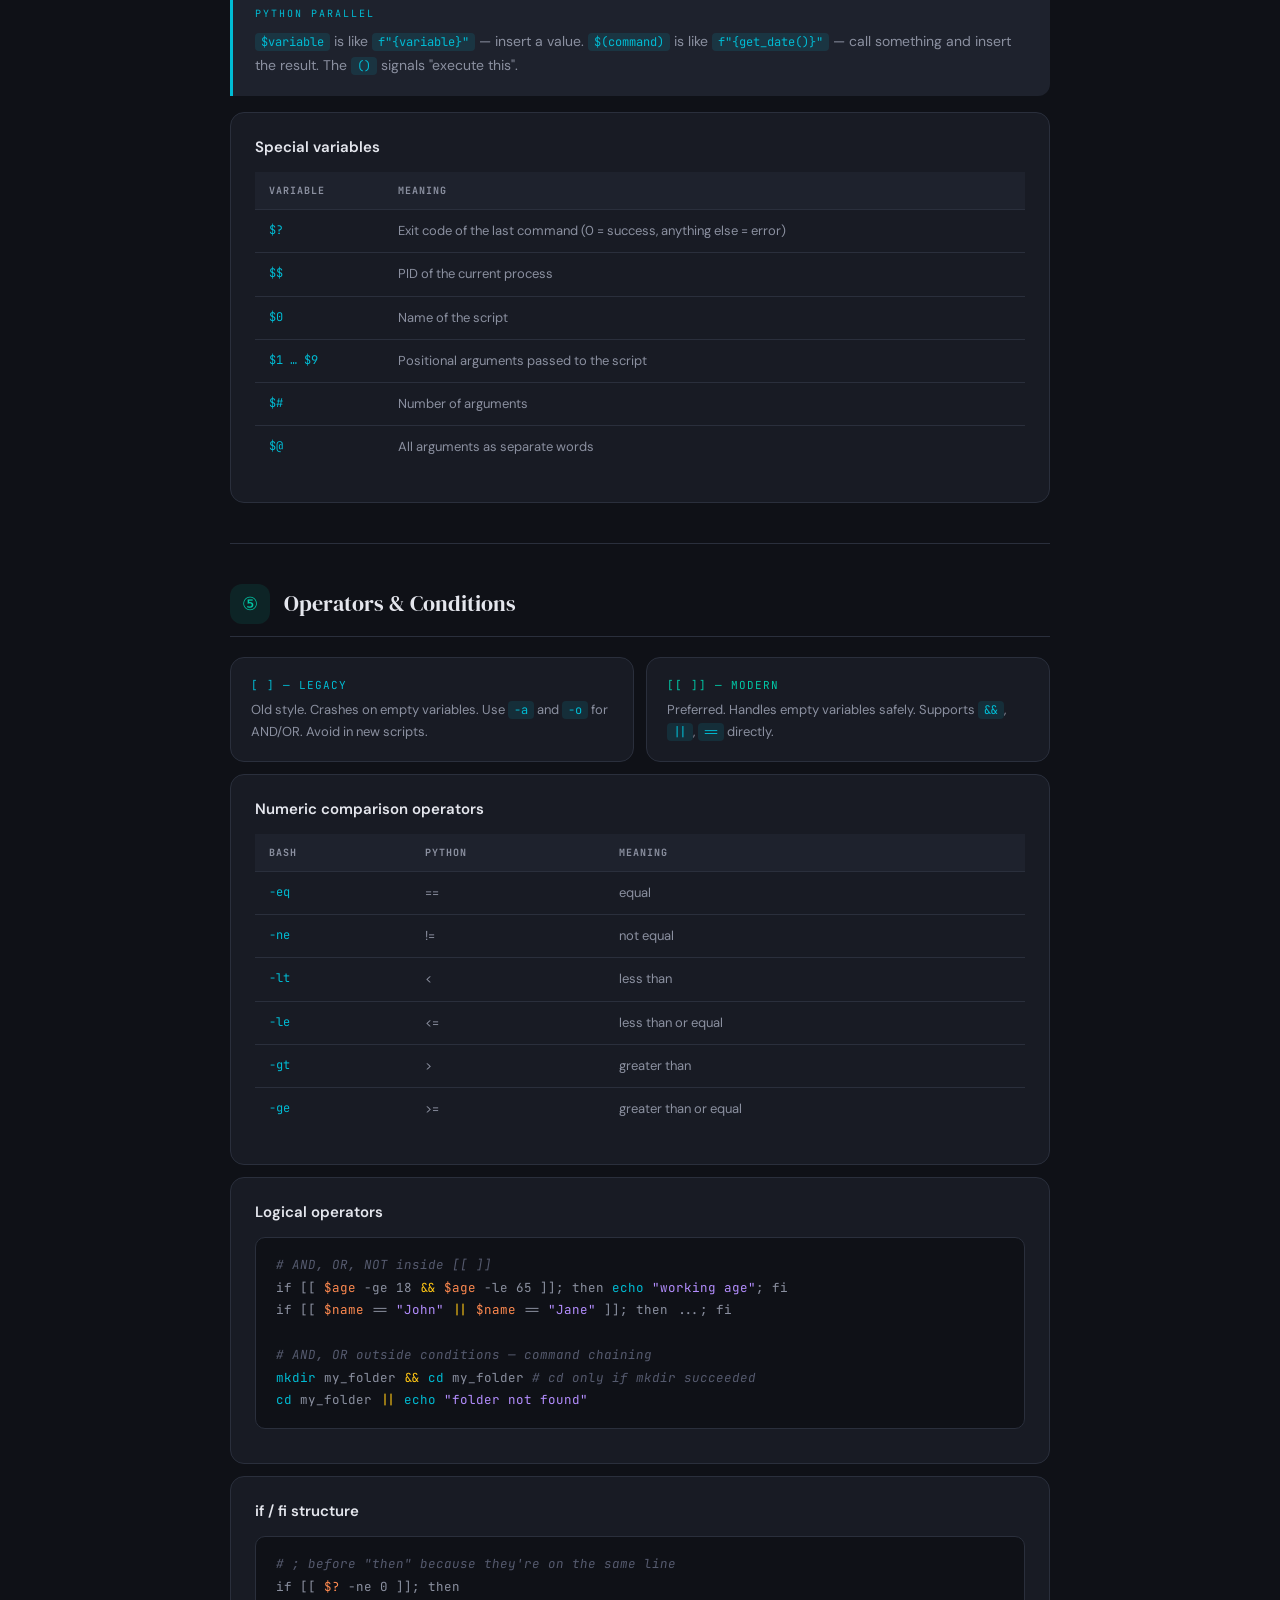
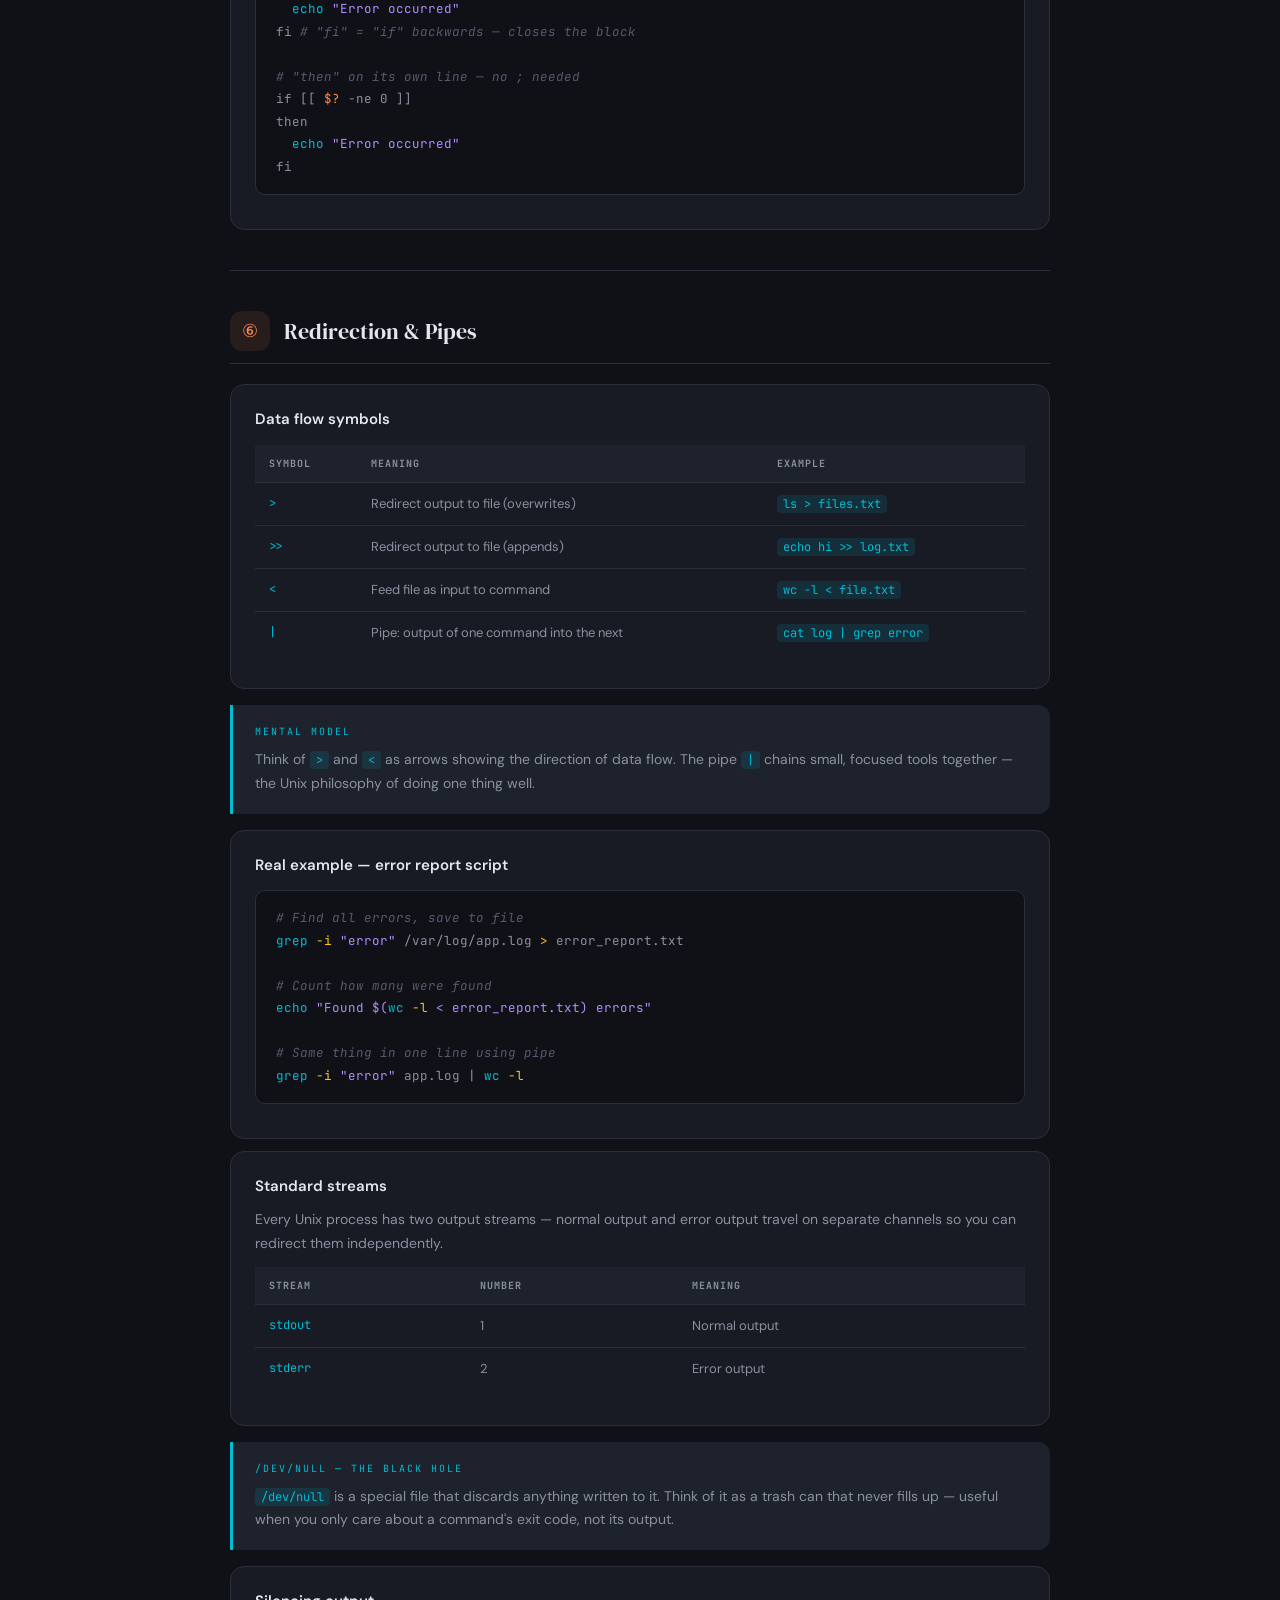
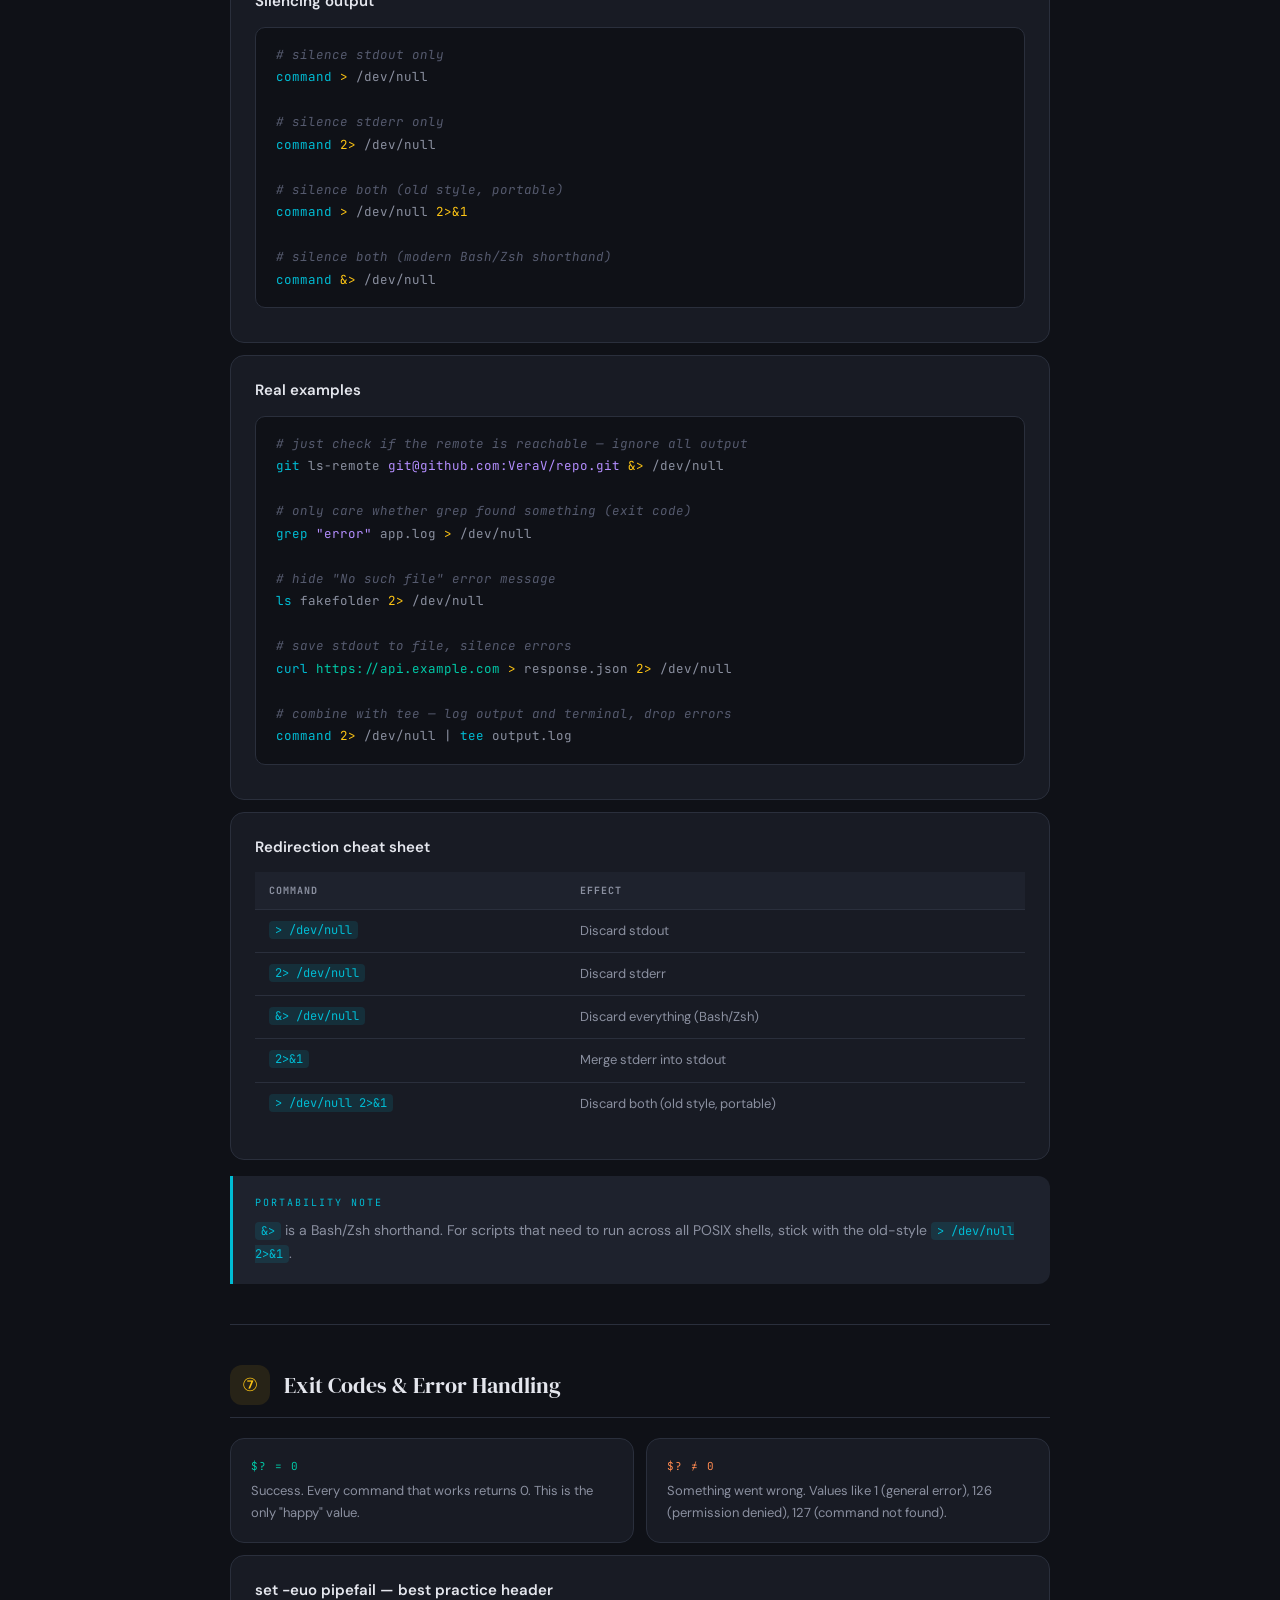
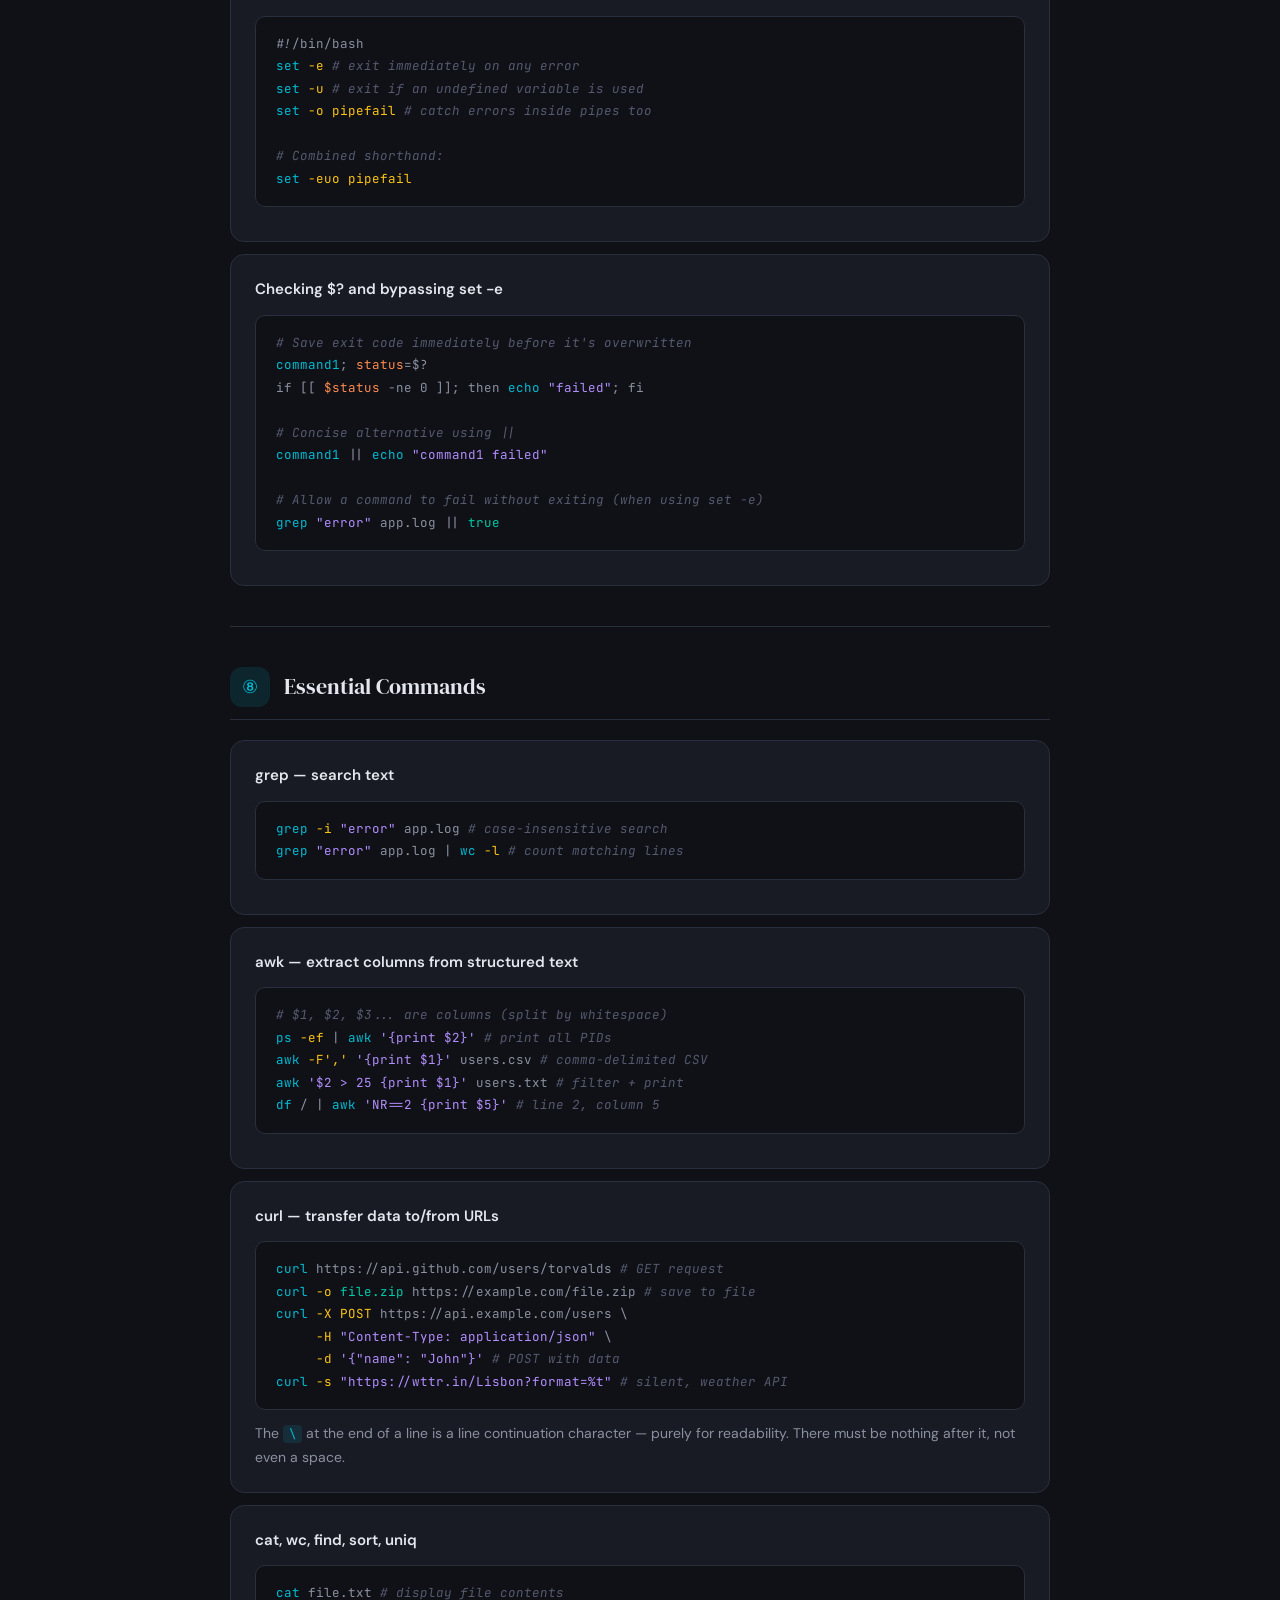
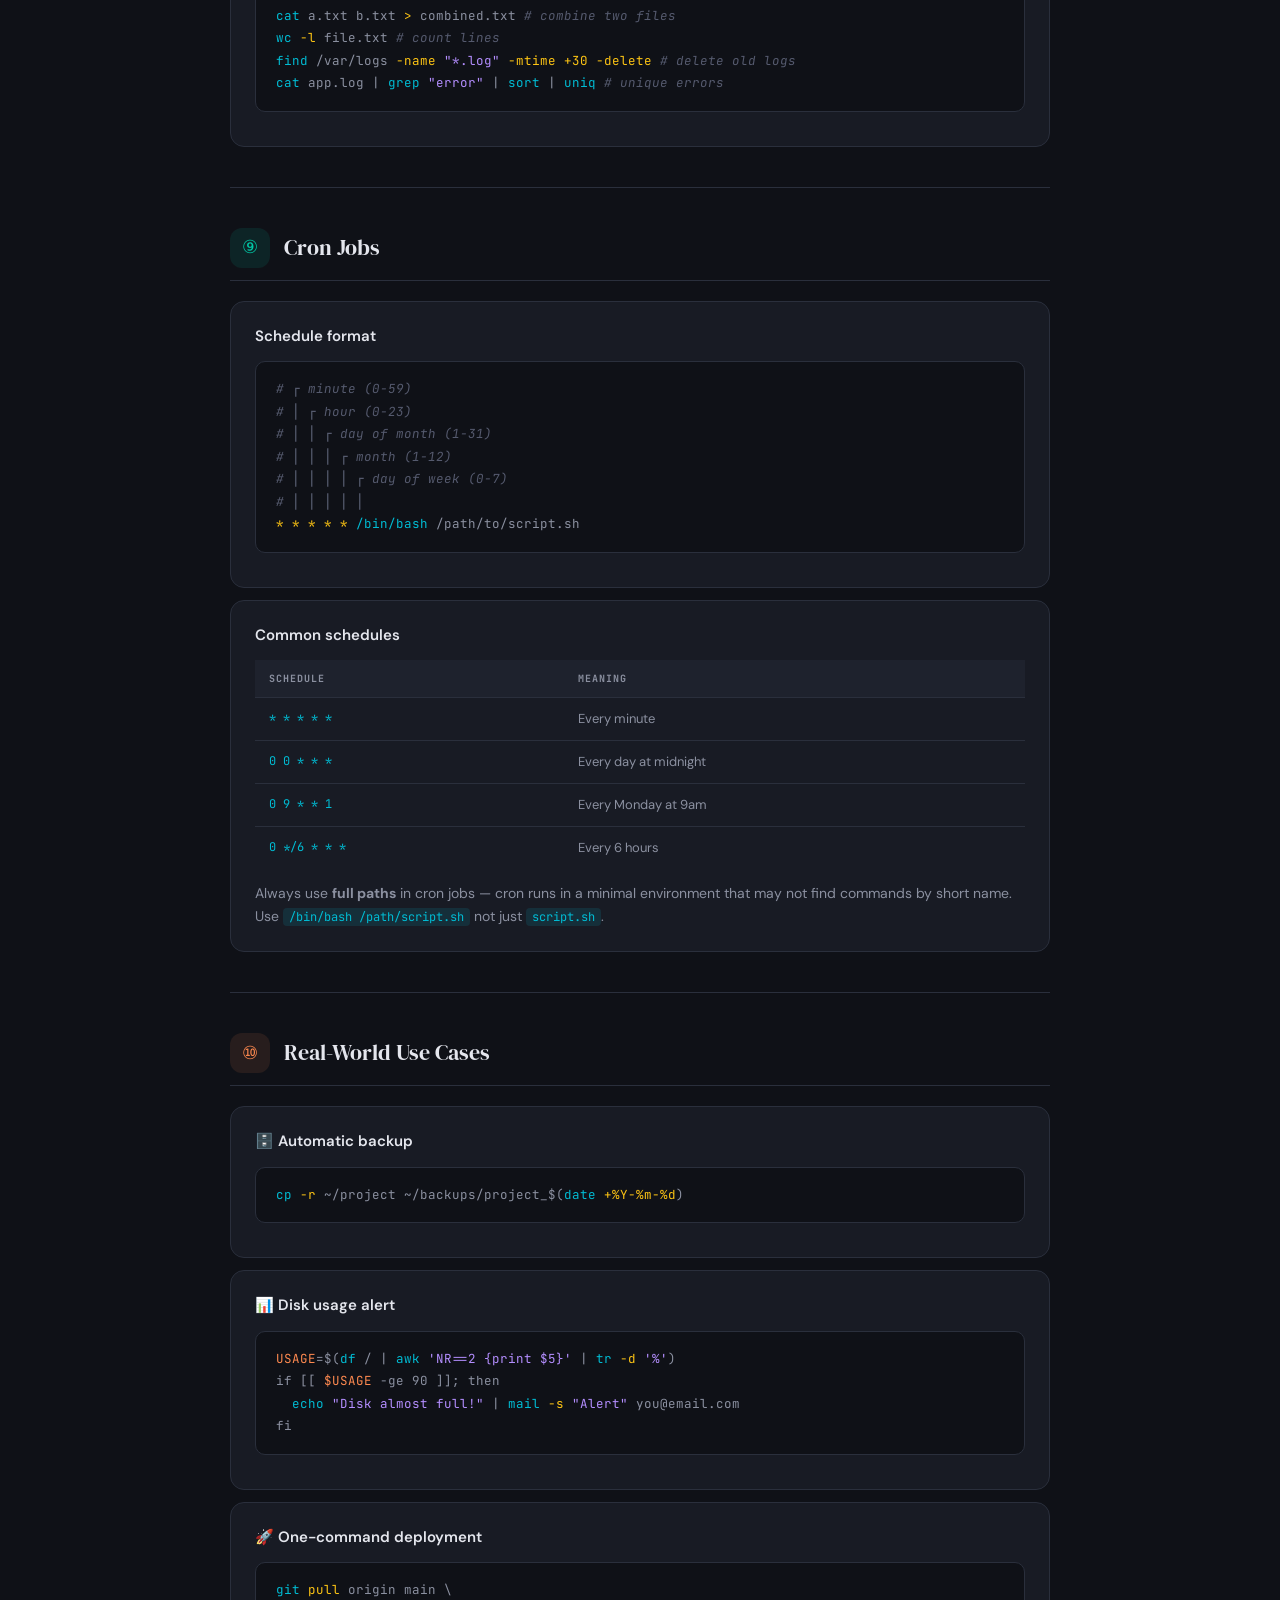
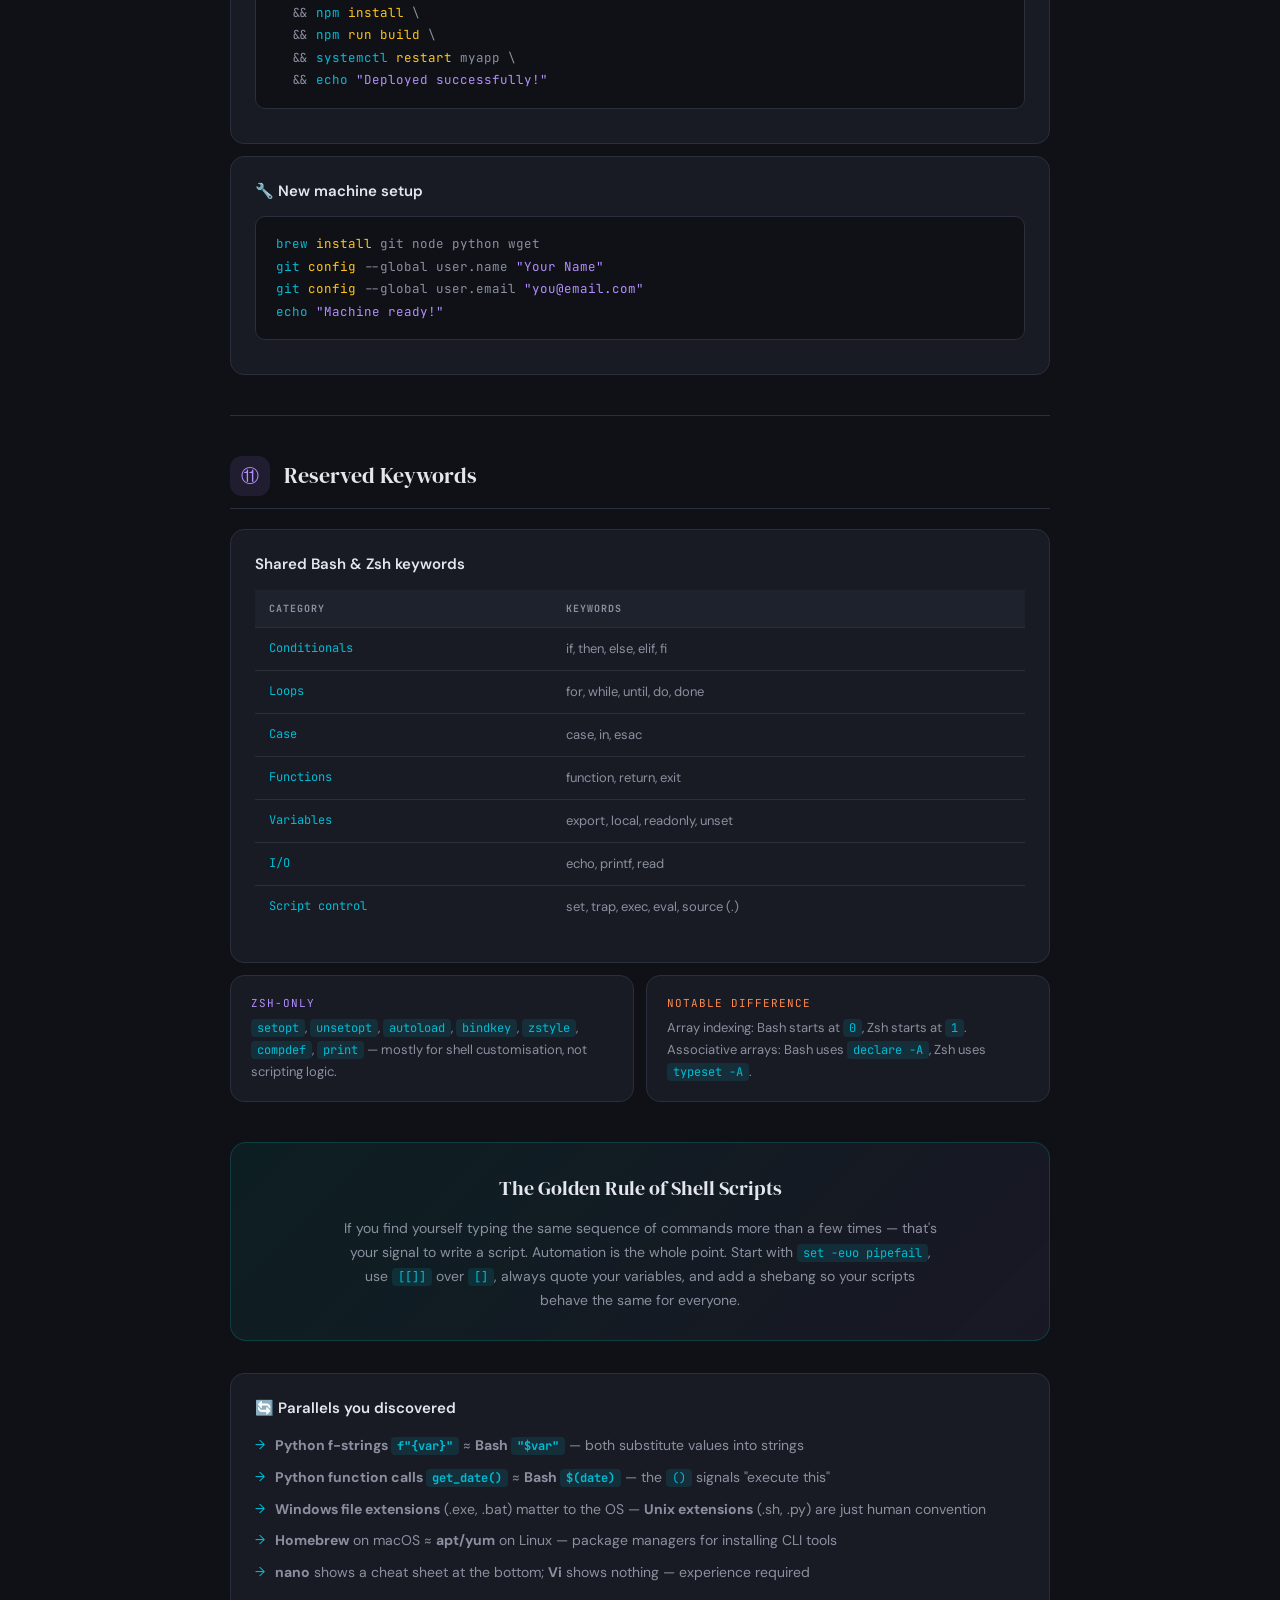
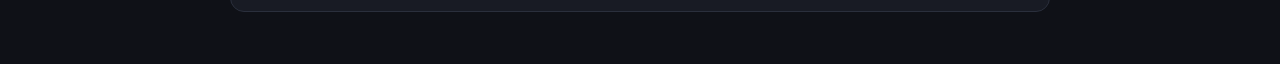
==== commit deebd4ab: "CSS is separated. Stdout & Stderr added to bash summary" ====
--- a/bash-zsh-summary.html
+++ b/bash-zsh-summary.html
@@ -1,890 +1,1058 @@
-<!DOCTYPE html>
+<!doctype html>
 <html lang="en">
-<head>
-<meta charset="UTF-8">
-<meta name="viewport" content="width=device-width, initial-scale=1.0">
-<title>Bash & Zsh - Learning Summary</title>
-<link href="https://fonts.googleapis.com/css2?family=DM+Serif+Display&family=DM+Sans:wght@400;500;600;700&family=JetBrains+Mono:wght@400;500&display=swap" rel="stylesheet">
-<style>
-  * { margin: 0; padding: 0; box-sizing: border-box; }
-
-  :root {
-    --bg: #0f1117;
-    --surface: #181b24;
-    --surface-raised: #1e222d;
-    --border: #2a2f3c;
-    --text: #e4e6ed;
-    --text-muted: #8b90a0;
-    --accent: #00bcd4;
-    --accent-soft: rgba(0, 188, 212, 0.12);
-    --bash-green: #00c9a7;
-    --bash-green-soft: rgba(0, 201, 167, 0.1);
-    --zsh-purple: #b48eff;
-    --zsh-purple-soft: rgba(180, 142, 255, 0.1);
-    --yellow: #fec514;
-    --yellow-soft: rgba(254, 197, 20, 0.1);
-    --orange: #ff8a50;
-    --orange-soft: rgba(255, 138, 80, 0.1);
-  }
-
-  body {
-    font-family: 'DM Sans', sans-serif;
-    background: var(--bg);
-    color: var(--text);
-    line-height: 1.7;
-    padding: 40px 20px;
-  }
-
-  .container {
-    max-width: 820px;
-    margin: 0 auto;
-  }
-
-  /* Header */
-  .header {
-    text-align: center;
-    margin-bottom: 56px;
-    padding: 48px 32px;
-    background: linear-gradient(135deg, var(--surface) 0%, var(--surface-raised) 100%);
-    border: 1px solid var(--border);
-    border-radius: 20px;
-    position: relative;
-    overflow: hidden;
-  }
-
-  .header::before {
-    content: '';
-    position: absolute;
-    top: -50%;
-    left: -50%;
-    width: 200%;
-    height: 200%;
-    background: radial-gradient(circle at 30% 50%, rgba(0, 201, 167, 0.06) 0%, transparent 50%),
-                radial-gradient(circle at 70% 50%, rgba(180, 142, 255, 0.04) 0%, transparent 50%);
-    pointer-events: none;
-  }
-
-  .header-badge {
-    display: inline-block;
-    font-family: 'JetBrains Mono', monospace;
-    font-size: 11px;
-    font-weight: 500;
-    letter-spacing: 2px;
-    text-transform: uppercase;
-    color: var(--accent);
-    background: var(--accent-soft);
-    padding: 6px 16px;
-    border-radius: 100px;
-    margin-bottom: 20px;
-    position: relative;
-  }
-
-  .header h1 {
-    font-family: 'DM Serif Display', serif;
-    font-size: 38px;
-    font-weight: 400;
-    line-height: 1.2;
-    margin-bottom: 12px;
-    position: relative;
-  }
-
-  .header h1 span.bash { color: var(--bash-green); }
-  .header h1 span.zsh  { color: var(--zsh-purple); }
-
-  .header p {
-    color: var(--text-muted);
-    font-size: 15px;
-    position: relative;
-  }
-
-  /* Section */
-  .section { margin-bottom: 40px; }
-
-  .section-header {
-    display: flex;
-    align-items: center;
-    gap: 14px;
-    margin-bottom: 20px;
-    padding-bottom: 12px;
-    border-bottom: 1px solid var(--border);
-  }
-
-  .section-icon {
-    width: 40px;
-    height: 40px;
-    border-radius: 12px;
-    display: flex;
-    align-items: center;
-    justify-content: center;
-    font-size: 18px;
-    flex-shrink: 0;
-  }
-
-  .section-header h2 {
-    font-family: 'DM Serif Display', serif;
-    font-size: 22px;
-    font-weight: 400;
-  }
-
-  /* Cards */
-  .card {
-    background: var(--surface);
-    border: 1px solid var(--border);
-    border-radius: 14px;
-    padding: 22px 24px;
-    margin-bottom: 12px;
-    transition: border-color 0.2s;
-  }
-
-  .card:hover { border-color: #3a3f50; }
-
-  .card-title {
-    font-weight: 600;
-    font-size: 15px;
-    margin-bottom: 8px;
-    display: flex;
-    align-items: center;
-    gap: 8px;
-  }
-
-  .card p, .card li {
-    color: var(--text-muted);
-    font-size: 14px;
-    line-height: 1.7;
-  }
-
-  .card ul { list-style: none; padding: 0; }
-
-  .card ul li {
-    padding: 4px 0 4px 20px;
-    position: relative;
-  }
-
-  .card ul li::before {
-    content: '→';
-    position: absolute;
-    left: 0;
-    color: var(--accent);
-    font-size: 13px;
-  }
-
-  /* Concept grid */
-  .concept-grid {
-    display: grid;
-    grid-template-columns: 1fr 1fr;
-    gap: 12px;
-    margin-bottom: 12px;
-  }
-
-  @media (max-width: 600px) {
-    .concept-grid { grid-template-columns: 1fr; }
-    .header h1 { font-size: 28px; }
-    .analogy-flow { flex-direction: column; }
-    .analogy-flow .arrow { transform: rotate(90deg); }
-  }
-
-  .concept-card {
-    background: var(--surface);
-    border: 1px solid var(--border);
-    border-radius: 14px;
-    padding: 18px 20px;
-  }
-
-  .concept-card .label {
-    font-family: 'JetBrains Mono', monospace;
-    font-size: 11px;
-    letter-spacing: 1px;
-    text-transform: uppercase;
-    margin-bottom: 4px;
-  }
-
-  .concept-card .value {
-    color: var(--text-muted);
-    font-size: 13px;
-  }
-
-  .bash-color  { color: var(--bash-green); }
-  .zsh-color   { color: var(--zsh-purple); }
-  .yellow-color { color: var(--yellow); }
-  .orange-color { color: var(--orange); }
-  .accent-color { color: var(--accent); }
-
-  .bash-bg   { background: var(--bash-green-soft); }
-  .zsh-bg    { background: var(--zsh-purple-soft); }
-  .yellow-bg { background: var(--yellow-soft); }
-  .orange-bg { background: var(--orange-soft); }
-  .accent-bg { background: var(--accent-soft); }
-
-  /* Code blocks */
-  .code-block {
-    background: var(--bg);
-    border: 1px solid var(--border);
-    border-radius: 10px;
-    padding: 16px 20px;
-    font-family: 'JetBrains Mono', monospace;
-    font-size: 12.5px;
-    line-height: 1.8;
-    overflow-x: auto;
-    margin: 12px 0;
-    color: var(--text-muted);
-  }
-
-  .code-block .cmd     { color: var(--accent); }
-  .code-block .flag    { color: var(--yellow); }
-  .code-block .val     { color: var(--bash-green); }
-  .code-block .str     { color: var(--zsh-purple); }
-  .code-block .comment { color: #555a6e; font-style: italic; }
-  .code-block .var     { color: var(--orange); }
-
-  /* Analogy box */
-  .analogy-box {
-    background: var(--surface-raised);
-    border-left: 3px solid var(--accent);
-    border-radius: 0 12px 12px 0;
-    padding: 18px 22px;
-    margin: 16px 0;
-  }
-
-  .analogy-box .analogy-label {
-    font-family: 'JetBrains Mono', monospace;
-    font-size: 10px;
-    letter-spacing: 2px;
-    text-transform: uppercase;
-    color: var(--accent);
-    margin-bottom: 8px;
-  }
-
-  .analogy-box p {
-    color: var(--text-muted);
-    font-size: 14px;
-  }
-
-  /* Flow diagrams */
-  .analogy-flow {
-    display: flex;
-    align-items: center;
-    justify-content: center;
-    gap: 12px;
-    padding: 16px 0;
-    flex-wrap: wrap;
-  }
-
-  .flow-box {
-    padding: 10px 18px;
-    border-radius: 10px;
-    font-size: 13px;
-    font-weight: 600;
-    text-align: center;
-    border: 1px solid var(--border);
-    background: var(--surface);
-  }
-
-  .arrow {
-    color: var(--text-muted);
-    font-size: 18px;
-  }
-
-  /* Tag */
-  .tag {
-    display: inline-block;
-    font-family: 'JetBrains Mono', monospace;
-    font-size: 11px;
-    padding: 3px 10px;
-    border-radius: 6px;
-    margin-right: 4px;
-    margin-bottom: 4px;
-  }
-
-  /* Divider */
-  .divider {
-    height: 1px;
-    background: var(--border);
-    margin: 40px 0;
-  }
-
-  /* Table */
-  .ref-table {
-    width: 100%;
-    border-collapse: collapse;
-    font-size: 13px;
-    margin: 12px 0;
-  }
-
-  .ref-table th {
-    background: var(--surface-raised);
-    color: var(--text-muted);
-    font-family: 'JetBrains Mono', monospace;
-    font-size: 10px;
-    letter-spacing: 1px;
-    text-transform: uppercase;
-    padding: 10px 14px;
-    text-align: left;
-    border-bottom: 1px solid var(--border);
-  }
-
-  .ref-table td {
-    padding: 10px 14px;
-    border-bottom: 1px solid var(--border);
-    color: var(--text-muted);
-    vertical-align: top;
-  }
-
-  .ref-table tr:last-child td { border-bottom: none; }
-  .ref-table tr:hover td { background: rgba(255,255,255,0.02); }
-
-  .ref-table td:first-child {
-    font-family: 'JetBrains Mono', monospace;
-    color: var(--accent);
-    font-size: 12px;
-    white-space: nowrap;
-  }
-
-  /* Key takeaway */
-  .takeaway {
-    background: linear-gradient(135deg, rgba(0, 201, 167, 0.08) 0%, rgba(180, 142, 255, 0.06) 100%);
-    border: 1px solid rgba(0, 201, 167, 0.2);
-    border-radius: 16px;
-    padding: 28px;
-    text-align: center;
-    margin-top: 40px;
-  }
-
-  .takeaway h3 {
-    font-family: 'DM Serif Display', serif;
-    font-size: 20px;
-    font-weight: 400;
-    margin-bottom: 12px;
-  }
-
-  .takeaway p {
-    color: var(--text-muted);
-    font-size: 14px;
-    max-width: 600px;
-    margin: 0 auto;
-  }
-
-  code {
-    font-family: 'JetBrains Mono', monospace;
-    font-size: 12px;
-    color: var(--accent);
-    background: var(--accent-soft);
-    padding: 1px 6px;
-    border-radius: 4px;
-  }
-</style>
-</head>
-<body>
-<div class="container">
-
-  <!-- Header -->
-  <div class="header">
-    <div class="header-badge">Learning Session Summary</div>
-    <h1><span class="bash">Bash</span> & <span class="zsh">Zsh</span></h1>
-    <p>Everything you learned — shells, scripts, variables, commands, and real-world use</p>
-  </div>
-
-  <!-- Section 1: Shell Basics -->
-  <div class="section">
-    <div class="section-header">
-      <div class="section-icon bash-bg"><span class="bash-color">①</span></div>
-      <h2>Shell Basics</h2>
+  <head>
+    <meta charset="UTF-8" />
+    <meta name="viewport" content="width=device-width, initial-scale=1.0" />
+    <title>Bash & Zsh - Learning Summary</title>
+    <link
+      href="https://fonts.googleapis.com/css2?family=DM+Serif+Display&family=DM+Sans:wght@400;500;600;700&family=JetBrains+Mono:wght@400;500&display=swap"
+      rel="stylesheet"
+    />
+    <link rel="stylesheet" href="styles.css" />
+    <style>
+      .header::before {
+        background:
+          radial-gradient(circle at 30% 50%, rgba(0, 201, 167, 0.06) 0%, transparent 50%),
+          radial-gradient(circle at 70% 50%, rgba(180, 142, 255, 0.04) 0%, transparent 50%);
+      }
+      .header h1 span.bash { color: var(--green); }
+      .header h1 span.zsh { color: var(--purple); }
+      .takeaway {
+        background: linear-gradient(135deg, rgba(0, 201, 167, 0.08) 0%, rgba(180, 142, 255, 0.06) 100%);
+        border: 1px solid rgba(0, 201, 167, 0.2);
+      }
+    </style>
+  </head>
+  <body>
+    <div class="container">
+      <!-- Header -->
+      <div class="header">
+        <div class="header-badge">Learning Session Summary</div>
+        <h1><span class="bash">Bash</span> & <span class="zsh">Zsh</span></h1>
+        <p>
+          Everything you learned — shells, scripts, variables, commands, and
+          real-world use
+        </p>
+      </div>
+
+      <!-- Section 1: Shell Basics -->
+      <div class="section">
+        <div class="section-header">
+          <div class="section-icon green-bg">
+            <span class="green-color">①</span>
+          </div>
+          <h2>Shell Basics</h2>
+        </div>
+
+        <div class="concept-grid">
+          <div class="concept-card">
+            <div class="label green-color">Bash</div>
+            <div class="value">
+              Bourne Again Shell. The classic Unix shell, default on most Linux
+              systems. Almost every tutorial is written for Bash. Located at
+              <code>/bin/bash</code>.
+            </div>
+          </div>
+          <div class="concept-card">
+            <div class="label purple-color">Zsh</div>
+            <div class="value">
+              Z Shell. Default on macOS since Catalina. Largely compatible with
+              Bash — beginner scripts work identically in both. Located at
+              <code>/bin/zsh</code>.
+            </div>
+          </div>
+        </div>
+
+        <div class="analogy-box">
+          <div class="analogy-label">Key insight</div>
+          <p>
+            Both are installed simultaneously on your Mac. Zsh is your daily
+            driver, but Bash is always available at <code>/bin/bash</code>.
+            Confirm with <code>which bash</code> and <code>which zsh</code>.
+          </p>
+        </div>
+
+        <div class="analogy-flow">
+          <div class="flow-box" style="border-color: var(--purple)">
+            Terminal opens<br /><span
+              style="font-size: 11px; color: var(--text-muted)"
+              >Default: Zsh</span
+            >
+          </div>
+          <div class="arrow">→</div>
+          <div class="flow-box" style="border-color: var(--green)">
+            Type <code>bash</code><br /><span
+              style="font-size: 11px; color: var(--text-muted)"
+              >Nested Bash session</span
+            >
+          </div>
+          <div class="arrow">→</div>
+          <div class="flow-box" style="border-color: var(--accent)">
+            Type <code>exit</code><br /><span
+              style="font-size: 11px; color: var(--text-muted)"
+              >Back to Zsh</span
+            >
+          </div>
+        </div>
+      </div>
+
+      <div class="divider"></div>
+
+      <!-- Section 2: Files & Permissions -->
+      <div class="section">
+        <div class="section-header">
+          <div class="section-icon accent-bg">
+            <span class="accent-color">②</span>
+          </div>
+          <h2>Files & Permissions</h2>
+        </div>
+
+        <div class="card">
+          <div class="card-title">The extension means nothing to the OS</div>
+          <p>
+            The <code>.sh</code> extension is a human convention — the OS
+            completely ignores it. A file called <code>script.banana</code> runs
+            the same as <code>script.sh</code>. What matters is the
+            <strong>shebang line</strong> and
+            <strong>execute permission</strong>.
+          </p>
+        </div>
+
+        <div class="card">
+          <div class="card-title">
+            How <code>./script.sh</code> decides which interpreter to use
+          </div>
+          <div class="analogy-flow" style="flex-direction: column; gap: 8px">
+            <div
+              class="flow-box"
+              style="
+                width: 100%;
+                max-width: 480px;
+                border-color: var(--accent);
+                text-align: left;
+              "
+            >
+              <span class="accent-color" style="font-weight: 700"
+                >Execute permission?</span
+              ><br />
+              <span style="font-size: 12px; color: var(--text-muted)"
+                >If no → "Permission denied". Fix with
+                <code>chmod u+x file.sh</code></span
+              >
+            </div>
+            <div class="arrow" style="transform: rotate(90deg)">→</div>
+            <div
+              class="flow-box"
+              style="
+                width: 100%;
+                max-width: 480px;
+                border-color: var(--green);
+                text-align: left;
+              "
+            >
+              <span class="green-color" style="font-weight: 700"
+                >Shebang present?</span
+              ><br />
+              <span style="font-size: 12px; color: var(--text-muted)"
+                >Yes → use that interpreter exactly (e.g.
+                <code>#!/bin/bash</code>, <code>#!/usr/bin/python3</code>)</span
+              >
+            </div>
+            <div class="arrow" style="transform: rotate(90deg)">→</div>
+            <div
+              class="flow-box"
+              style="
+                width: 100%;
+                max-width: 480px;
+                border-color: var(--purple);
+                text-align: left;
+              "
+            >
+              <span class="purple-color" style="font-weight: 700">No shebang?</span
+              ><br />
+              <span style="font-size: 12px; color: var(--text-muted)"
+                >Falls back to current shell (Zsh on your Mac)</span
+              >
+            </div>
+          </div>
+        </div>
+
+        <div class="card">
+          <div class="card-title">Running without execute permission</div>
+          <p>
+            When you call <code>bash script.sh</code> or
+            <code>sh script.sh</code>, you hand the file to the interpreter as a
+            text file to read. The file itself never needs execute permission —
+            the interpreter already has it. The shebang line is also ignored.
+          </p>
+        </div>
+
+        <div class="card">
+          <div class="card-title">Editors</div>
+          <ul>
+            <li>
+              <strong>touch file.sh</strong> — creates an empty file, no editor
+              opens
+            </li>
+            <li>
+              <strong>vi file.sh</strong> — opens Vi: <code>i</code> to insert,
+              <code>Esc</code> to stop, <code>:wq</code> save &amp; quit,
+              <code>:q!</code> quit without saving
+            </li>
+            <li>
+              <strong>nano file.sh</strong> — beginner-friendly, shows all
+              commands at the bottom of the screen
+            </li>
+          </ul>
+        </div>
+      </div>
+
+      <div class="divider"></div>
+
+      <!-- Section 3: Variables -->
+      <div class="section">
+        <div class="section-header">
+          <div class="section-icon yellow-bg">
+            <span class="yellow-color">③</span>
+          </div>
+          <h2>Variables</h2>
+        </div>
+
+        <div class="card">
+          <div class="card-title">Assignment rules</div>
+          <div class="code-block">
+            <span class="comment"># Single word — quotes optional</span><br />
+            <span class="var">country</span>=Pakistan<br /><br />
+            <span class="comment"># Value with spaces — quotes required</span
+            ><br />
+            <span class="var">city</span>=<span class="str">'New York'</span
+            ><br />
+            <span class="var">city</span>=<span class="str">"New York"</span>
+            <span class="comment"># both work</span><br /><br />
+            <span class="comment"
+              ># WRONG — Bash treats "Kingdom" as a command</span
+            ><br />
+            <span class="var">country</span>=United Kingdom
+            <span class="comment"># ❌</span>
+          </div>
+        </div>
+
+        <div class="concept-grid">
+          <div class="concept-card">
+            <div class="label purple-color">Single quotes ''</div>
+            <div class="value">
+              Everything is literal. No substitution happens.
+              <code>echo '$name'</code> prints literally <code>$name</code>.
+            </div>
+          </div>
+          <div class="concept-card">
+            <div class="label green-color">Double quotes ""</div>
+            <div class="value">
+              Variables and commands are substituted.
+              <code>echo "$name"</code> prints the value of <code>name</code>.
+            </div>
+          </div>
+        </div>
+
+        <div class="analogy-box">
+          <div class="analogy-label">Python parallel</div>
+          <p>
+            Single quotes <code>''</code> are like Python regular strings.
+            Double quotes <code>""</code> with <code>$</code> substitution are
+            like Python f-strings. All variables are strings by default — even
+            numbers.
+          </p>
+        </div>
+
+        <div class="card">
+          <div class="card-title">Arithmetic</div>
+          <div class="code-block">
+            <span class="var">i</span>=42<br />
+            <span class="cmd">echo</span> <span class="str">$i + 1</span>
+            <span class="comment"># prints: 42 + 1 (literal!)</span><br />
+            <span class="cmd">echo</span> $((<span class="var">i</span> + 1))
+            <span class="comment"># prints: 43 ✓</span>
+          </div>
+        </div>
+      </div>
+
+      <div class="divider"></div>
+
+      <!-- Section 4: Command Substitution -->
+      <div class="section">
+        <div class="section-header">
+          <div class="section-icon purple-bg">
+            <span class="purple-color">④</span>
+          </div>
+          <h2>Command Substitution</h2>
+        </div>
+
+        <div class="card">
+          <div class="card-title">Run a command, use its output inline</div>
+          <div class="code-block">
+            <span class="comment"># Old style — backticks (legacy)</span><br />
+            <span class="cmd">echo</span>
+            <span class="str">"Today is "</span> `<span class="cmd">date</span
+            >`<br /><br />
+            <span class="comment"># Modern style — preferred</span><br />
+            <span class="cmd">echo</span>
+            <span class="str">"Today is $(<span class="cmd">date</span>)"</span>
+          </div>
+          <p>
+            Both produce identical output. Use <code>$()</code> — it's cleaner,
+            easier to read, and can be nested easily.
+          </p>
+        </div>
+
+        <div class="analogy-box">
+          <div class="analogy-label">Python parallel</div>
+          <p>
+            <code>$variable</code> is like <code>f"{variable}"</code> — insert a
+            value. <code>$(command)</code> is like
+            <code>f"{get_date()}"</code> — call something and insert the result.
+            The <code>()</code> signals "execute this".
+          </p>
+        </div>
+
+        <div class="card">
+          <div class="card-title">Special variables</div>
+          <table class="ref-table">
+            <tr>
+              <th>Variable</th>
+              <th>Meaning</th>
+            </tr>
+            <tr>
+              <td>$?</td>
+              <td>
+                Exit code of the last command (0 = success, anything else =
+                error)
+              </td>
+            </tr>
+            <tr>
+              <td>$$</td>
+              <td>PID of the current process</td>
+            </tr>
+            <tr>
+              <td>$0</td>
+              <td>Name of the script</td>
+            </tr>
+            <tr>
+              <td>$1 … $9</td>
+              <td>Positional arguments passed to the script</td>
+            </tr>
+            <tr>
+              <td>$#</td>
+              <td>Number of arguments</td>
+            </tr>
+            <tr>
+              <td>$@</td>
+              <td>All arguments as separate words</td>
+            </tr>
+          </table>
+        </div>
+      </div>
+
+      <div class="divider"></div>
+
+      <!-- Section 5: Operators & Conditions -->
+      <div class="section">
+        <div class="section-header">
+          <div class="section-icon green-bg">
+            <span class="green-color">⑤</span>
+          </div>
+          <h2>Operators & Conditions</h2>
+        </div>
+
+        <div class="concept-grid">
+          <div class="concept-card">
+            <div class="label accent-color">[ ] — legacy</div>
+            <div class="value">
+              Old style. Crashes on empty variables. Use <code>-a</code> and
+              <code>-o</code> for AND/OR. Avoid in new scripts.
+            </div>
+          </div>
+          <div class="concept-card">
+            <div class="label green-color">[[&nbsp;]] — modern</div>
+            <div class="value">
+              Preferred. Handles empty variables safely. Supports
+              <code>&amp;&amp;</code>, <code>||</code>,
+              <code>==</code> directly.
+            </div>
+          </div>
+        </div>
+
+        <div class="card">
+          <div class="card-title">Numeric comparison operators</div>
+          <table class="ref-table">
+            <tr>
+              <th>Bash</th>
+              <th>Python</th>
+              <th>Meaning</th>
+            </tr>
+            <tr>
+              <td>-eq</td>
+              <td>==</td>
+              <td>equal</td>
+            </tr>
+            <tr>
+              <td>-ne</td>
+              <td>!=</td>
+              <td>not equal</td>
+            </tr>
+            <tr>
+              <td>-lt</td>
+              <td>&lt;</td>
+              <td>less than</td>
+            </tr>
+            <tr>
+              <td>-le</td>
+              <td>&lt;=</td>
+              <td>less than or equal</td>
+            </tr>
+            <tr>
+              <td>-gt</td>
+              <td>&gt;</td>
+              <td>greater than</td>
+            </tr>
+            <tr>
+              <td>-ge</td>
+              <td>&gt;=</td>
+              <td>greater than or equal</td>
+            </tr>
+          </table>
+        </div>
+
+        <div class="card">
+          <div class="card-title">Logical operators</div>
+          <div class="code-block">
+            <span class="comment"># AND, OR, NOT inside [[ ]]</span><br />
+            if [[ <span class="var">$age</span> -ge 18
+            <span class="flag">&amp;&amp;</span>
+            <span class="var">$age</span> -le 65 ]]; then
+            <span class="cmd">echo</span>
+            <span class="str">"working age"</span>; fi<br />
+            if [[ <span class="var">$name</span> ==
+            <span class="str">"John"</span> <span class="flag">||</span>
+            <span class="var">$name</span> ==
+            <span class="str">"Jane"</span> ]]; then ...; fi<br /><br />
+            <span class="comment"
+              ># AND, OR outside conditions — command chaining</span
+            ><br />
+            <span class="cmd">mkdir</span> my_folder
+            <span class="flag">&amp;&amp;</span>
+            <span class="cmd">cd</span> my_folder
+            <span class="comment"># cd only if mkdir succeeded</span><br />
+            <span class="cmd">cd</span> my_folder <span class="flag">||</span>
+            <span class="cmd">echo</span>
+            <span class="str">"folder not found"</span>
+          </div>
+        </div>
+
+        <div class="card">
+          <div class="card-title">if / fi structure</div>
+          <div class="code-block">
+            <span class="comment"
+              ># ; before "then" because they're on the same line</span
+            ><br />
+            if [[ <span class="var">$?</span> -ne 0 ]]; then<br />
+            &nbsp;&nbsp;<span class="cmd">echo</span>
+            <span class="str">"Error occurred"</span><br />
+            fi
+            <span class="comment"
+              ># "fi" = "if" backwards — closes the block</span
+            ><br /><br />
+            <span class="comment"># "then" on its own line — no ; needed</span
+            ><br />
+            if [[ <span class="var">$?</span> -ne 0 ]]<br />
+            then<br />
+            &nbsp;&nbsp;<span class="cmd">echo</span>
+            <span class="str">"Error occurred"</span><br />
+            fi
+          </div>
+        </div>
+      </div>
+
+      <div class="divider"></div>
+
+      <!-- Section 6: Redirection & Pipes -->
+      <div class="section">
+        <div class="section-header">
+          <div class="section-icon orange-bg">
+            <span class="orange-color">⑥</span>
+          </div>
+          <h2>Redirection & Pipes</h2>
+        </div>
+
+        <div class="card">
+          <div class="card-title">Data flow symbols</div>
+          <table class="ref-table">
+            <tr>
+              <th>Symbol</th>
+              <th>Meaning</th>
+              <th>Example</th>
+            </tr>
+            <tr>
+              <td>&gt;</td>
+              <td>Redirect output to file (overwrites)</td>
+              <td><code>ls &gt; files.txt</code></td>
+            </tr>
+            <tr>
+              <td>&gt;&gt;</td>
+              <td>Redirect output to file (appends)</td>
+              <td><code>echo hi &gt;&gt; log.txt</code></td>
+            </tr>
+            <tr>
+              <td>&lt;</td>
+              <td>Feed file as input to command</td>
+              <td><code>wc -l &lt; file.txt</code></td>
+            </tr>
+            <tr>
+              <td>|</td>
+              <td>Pipe: output of one command into the next</td>
+              <td><code>cat log | grep error</code></td>
+            </tr>
+          </table>
+        </div>
+
+        <div class="analogy-box">
+          <div class="analogy-label">Mental model</div>
+          <p>
+            Think of <code>&gt;</code> and <code>&lt;</code> as arrows showing
+            the direction of data flow. The pipe <code>|</code> chains small,
+            focused tools together — the Unix philosophy of doing one thing
+            well.
+          </p>
+        </div>
+
+        <div class="card">
+          <div class="card-title">Real example — error report script</div>
+          <div class="code-block">
+            <span class="comment"># Find all errors, save to file</span><br />
+            <span class="cmd">grep</span> <span class="flag">-i</span>
+            <span class="str">"error"</span> /var/log/app.log
+            <span class="flag">&gt;</span> error_report.txt<br /><br />
+            <span class="comment"># Count how many were found</span><br />
+            <span class="cmd">echo</span>
+            <span class="str"
+              >"Found $(<span class="cmd">wc</span>
+              <span class="flag">-l</span> &lt; error_report.txt) errors"</span
+            ><br /><br />
+            <span class="comment"># Same thing in one line using pipe</span
+            ><br />
+            <span class="cmd">grep</span> <span class="flag">-i</span>
+            <span class="str">"error"</span> app.log |
+            <span class="cmd">wc</span> <span class="flag">-l</span>
+          </div>
+        </div>
+
+        <div class="card">
+          <div class="card-title">Standard streams</div>
+          <p>Every Unix process has two output streams — normal output and error output travel on separate channels so you can redirect them independently.</p>
+          <table class="ref-table">
+            <tr>
+              <th>Stream</th>
+              <th>Number</th>
+              <th>Meaning</th>
+            </tr>
+            <tr>
+              <td>stdout</td>
+              <td>1</td>
+              <td>Normal output</td>
+            </tr>
+            <tr>
+              <td>stderr</td>
+              <td>2</td>
+              <td>Error output</td>
+            </tr>
+          </table>
+        </div>
+
+        <div class="analogy-box">
+          <div class="analogy-label">/dev/null — the black hole</div>
+          <p>
+            <code>/dev/null</code> is a special file that discards anything written to it. Think of it as a trash can that never fills up — useful when you only care about a command's exit code, not its output.
+          </p>
+        </div>
+
+        <div class="card">
+          <div class="card-title">Silencing output</div>
+          <div class="code-block">
+            <span class="comment"># silence stdout only</span><br />
+            <span class="cmd">command</span> <span class="flag">&gt;</span> /dev/null<br /><br />
+            <span class="comment"># silence stderr only</span><br />
+            <span class="cmd">command</span> <span class="flag">2&gt;</span> /dev/null<br /><br />
+            <span class="comment"># silence both (old style, portable)</span><br />
+            <span class="cmd">command</span> <span class="flag">&gt;</span> /dev/null <span class="flag">2&gt;&amp;1</span><br /><br />
+            <span class="comment"># silence both (modern Bash/Zsh shorthand)</span><br />
+            <span class="cmd">command</span> <span class="flag">&amp;&gt;</span> /dev/null
+          </div>
+        </div>
+
+        <div class="card">
+          <div class="card-title">Real examples</div>
+          <div class="code-block">
+            <span class="comment"># just check if the remote is reachable — ignore all output</span><br />
+            <span class="cmd">git</span> ls-remote <span class="str">git@github.com:VeraV/repo.git</span> <span class="flag">&amp;&gt;</span> /dev/null<br /><br />
+            <span class="comment"># only care whether grep found something (exit code)</span><br />
+            <span class="cmd">grep</span> <span class="str">"error"</span> app.log <span class="flag">&gt;</span> /dev/null<br /><br />
+            <span class="comment"># hide "No such file" error message</span><br />
+            <span class="cmd">ls</span> fakefolder <span class="flag">2&gt;</span> /dev/null<br /><br />
+            <span class="comment"># save stdout to file, silence errors</span><br />
+            <span class="cmd">curl</span> <span class="url">https://api.example.com</span> <span class="flag">&gt;</span> response.json <span class="flag">2&gt;</span> /dev/null<br /><br />
+            <span class="comment"># combine with tee — log output and terminal, drop errors</span><br />
+            <span class="cmd">command</span> <span class="flag">2&gt;</span> /dev/null | <span class="cmd">tee</span> output.log
+          </div>
+        </div>
+
+        <div class="card">
+          <div class="card-title">Redirection cheat sheet</div>
+          <table class="ref-table">
+            <tr>
+              <th>Command</th>
+              <th>Effect</th>
+            </tr>
+            <tr>
+              <td><code>&gt; /dev/null</code></td>
+              <td>Discard stdout</td>
+            </tr>
+            <tr>
+              <td><code>2&gt; /dev/null</code></td>
+              <td>Discard stderr</td>
+            </tr>
+            <tr>
+              <td><code>&amp;&gt; /dev/null</code></td>
+              <td>Discard everything (Bash/Zsh)</td>
+            </tr>
+            <tr>
+              <td><code>2&gt;&amp;1</code></td>
+              <td>Merge stderr into stdout</td>
+            </tr>
+            <tr>
+              <td><code>&gt; /dev/null 2&gt;&amp;1</code></td>
+              <td>Discard both (old style, portable)</td>
+            </tr>
+          </table>
+        </div>
+
+        <div class="analogy-box">
+          <div class="analogy-label">Portability note</div>
+          <p>
+            <code>&amp;&gt;</code> is a Bash/Zsh shorthand. For scripts that need to run across all POSIX shells, stick with the old-style <code>&gt; /dev/null 2&gt;&amp;1</code>.
+          </p>
+        </div>
+      </div>
+
+      <div class="divider"></div>
+
+      <!-- Section 7: Error Handling -->
+      <div class="section">
+        <div class="section-header">
+          <div class="section-icon yellow-bg">
+            <span class="yellow-color">⑦</span>
+          </div>
+          <h2>Exit Codes & Error Handling</h2>
+        </div>
+
+        <div class="concept-grid">
+          <div class="concept-card">
+            <div class="label green-color">$? = 0</div>
+            <div class="value">
+              Success. Every command that works returns 0. This is the only
+              "happy" value.
+            </div>
+          </div>
+          <div class="concept-card">
+            <div class="label orange-color">$? ≠ 0</div>
+            <div class="value">
+              Something went wrong. Values like 1 (general error), 126
+              (permission denied), 127 (command not found).
+            </div>
+          </div>
+        </div>
+
+        <div class="card">
+          <div class="card-title">set -euo pipefail — best practice header</div>
+          <div class="code-block">
+            #!/bin/bash<br />
+            <span class="cmd">set</span> <span class="flag">-e</span>
+            <span class="comment"># exit immediately on any error</span><br />
+            <span class="cmd">set</span> <span class="flag">-u</span>
+            <span class="comment"># exit if an undefined variable is used</span
+            ><br />
+            <span class="cmd">set</span> <span class="flag">-o pipefail</span>
+            <span class="comment"># catch errors inside pipes too</span
+            ><br /><br />
+            <span class="comment"># Combined shorthand:</span><br />
+            <span class="cmd">set</span> <span class="flag">-euo pipefail</span>
+          </div>
+        </div>
+
+        <div class="card">
+          <div class="card-title">Checking $? and bypassing set -e</div>
+          <div class="code-block">
+            <span class="comment"
+              ># Save exit code immediately before it's overwritten</span
+            ><br />
+            <span class="cmd">command1</span>;
+            <span class="var">status</span>=$?<br />
+            if [[ <span class="var">$status</span> -ne 0 ]]; then
+            <span class="cmd">echo</span> <span class="str">"failed"</span>;
+            fi<br /><br />
+            <span class="comment"># Concise alternative using ||</span><br />
+            <span class="cmd">command1</span> || <span class="cmd">echo</span>
+            <span class="str">"command1 failed"</span><br /><br />
+            <span class="comment"
+              ># Allow a command to fail without exiting (when using set
+              -e)</span
+            ><br />
+            <span class="cmd">grep</span>
+            <span class="str">"error"</span> app.log ||
+            <span class="val">true</span>
+          </div>
+        </div>
+      </div>
+
+      <div class="divider"></div>
+
+      <!-- Section 8: Essential Commands -->
+      <div class="section">
+        <div class="section-header">
+          <div class="section-icon accent-bg">
+            <span class="accent-color">⑧</span>
+          </div>
+          <h2>Essential Commands</h2>
+        </div>
+
+        <div class="card">
+          <div class="card-title">grep — search text</div>
+          <div class="code-block">
+            <span class="cmd">grep</span> <span class="flag">-i</span>
+            <span class="str">"error"</span> app.log
+            <span class="comment"># case-insensitive search</span><br />
+            <span class="cmd">grep</span>
+            <span class="str">"error"</span> app.log |
+            <span class="cmd">wc</span> <span class="flag">-l</span>
+            <span class="comment"># count matching lines</span>
+          </div>
+        </div>
+
+        <div class="card">
+          <div class="card-title">
+            awk — extract columns from structured text
+          </div>
+          <div class="code-block">
+            <span class="comment"
+              ># $1, $2, $3... are columns (split by whitespace)</span
+            ><br />
+            <span class="cmd">ps</span> <span class="flag">-ef</span> |
+            <span class="cmd">awk</span> <span class="str">'{print $2}'</span>
+            <span class="comment"># print all PIDs</span><br />
+            <span class="cmd">awk</span> <span class="flag">-F','</span>
+            <span class="str">'{print $1}'</span> users.csv
+            <span class="comment"># comma-delimited CSV</span><br />
+            <span class="cmd">awk</span>
+            <span class="str">'$2 &gt; 25 {print $1}'</span> users.txt
+            <span class="comment"># filter + print</span><br />
+            <span class="cmd">df</span> / | <span class="cmd">awk</span>
+            <span class="str">'NR==2 {print $5}'</span>
+            <span class="comment"># line 2, column 5</span>
+          </div>
+        </div>
+
+        <div class="card">
+          <div class="card-title">curl — transfer data to/from URLs</div>
+          <div class="code-block">
+            <span class="cmd">curl</span> https://api.github.com/users/torvalds
+            <span class="comment"># GET request</span><br />
+            <span class="cmd">curl</span> <span class="flag">-o</span>
+            <span class="val">file.zip</span> https://example.com/file.zip
+            <span class="comment"># save to file</span><br />
+            <span class="cmd">curl</span>
+            <span class="flag">-X POST</span> https://api.example.com/users \<br />
+            &nbsp;&nbsp;&nbsp;&nbsp; <span class="flag">-H</span>
+            <span class="str">"Content-Type: application/json"</span> \<br />
+            &nbsp;&nbsp;&nbsp;&nbsp; <span class="flag">-d</span>
+            <span class="str">'{"name": "John"}'</span>
+            <span class="comment"># POST with data</span><br />
+            <span class="cmd">curl</span> <span class="flag">-s</span>
+            <span class="str">"https://wttr.in/Lisbon?format=%t"</span>
+            <span class="comment"># silent, weather API</span>
+          </div>
+          <p style="margin-top: 8px">
+            The <code>\</code> at the end of a line is a line continuation
+            character — purely for readability. There must be nothing after it,
+            not even a space.
+          </p>
+        </div>
+
+        <div class="card">
+          <div class="card-title">cat, wc, find, sort, uniq</div>
+          <div class="code-block">
+            <span class="cmd">cat</span> file.txt
+            <span class="comment"># display file contents</span><br />
+            <span class="cmd">cat</span> a.txt b.txt
+            <span class="flag">&gt;</span> combined.txt
+            <span class="comment"># combine two files</span><br />
+            <span class="cmd">wc</span> <span class="flag">-l</span> file.txt
+            <span class="comment"># count lines</span><br />
+            <span class="cmd">find</span> /var/logs
+            <span class="flag">-name</span> <span class="str">"*.log"</span>
+            <span class="flag">-mtime +30</span>
+            <span class="flag">-delete</span>
+            <span class="comment"># delete old logs</span><br />
+            <span class="cmd">cat</span> app.log | <span class="cmd">grep</span>
+            <span class="str">"error"</span> | <span class="cmd">sort</span> |
+            <span class="cmd">uniq</span>
+            <span class="comment"># unique errors</span>
+          </div>
+        </div>
+      </div>
+
+      <div class="divider"></div>
+
+      <!-- Section 9: Cron Jobs -->
+      <div class="section">
+        <div class="section-header">
+          <div class="section-icon green-bg">
+            <span class="green-color">⑨</span>
+          </div>
+          <h2>Cron Jobs</h2>
+        </div>
+
+        <div class="card">
+          <div class="card-title">Schedule format</div>
+          <div class="code-block">
+            <span class="comment"># ┌ minute (0-59)</span><br />
+            <span class="comment"># │ ┌ hour (0-23)</span><br />
+            <span class="comment"># │ │ ┌ day of month (1-31)</span><br />
+            <span class="comment"># │ │ │ ┌ month (1-12)</span><br />
+            <span class="comment"># │ │ │ │ ┌ day of week (0-7)</span><br />
+            <span class="comment"># │ │ │ │ │</span><br />
+            <span class="flag">* * * * *</span>
+            <span class="cmd">/bin/bash</span> /path/to/script.sh
+          </div>
+        </div>
+
+        <div class="card">
+          <div class="card-title">Common schedules</div>
+          <table class="ref-table">
+            <tr>
+              <th>Schedule</th>
+              <th>Meaning</th>
+            </tr>
+            <tr>
+              <td>* * * * *</td>
+              <td>Every minute</td>
+            </tr>
+            <tr>
+              <td>0 0 * * *</td>
+              <td>Every day at midnight</td>
+            </tr>
+            <tr>
+              <td>0 9 * * 1</td>
+              <td>Every Monday at 9am</td>
+            </tr>
+            <tr>
+              <td>0 */6 * * *</td>
+              <td>Every 6 hours</td>
+            </tr>
+          </table>
+          <p style="margin-top: 12px">
+            Always use <strong>full paths</strong> in cron jobs — cron runs in a
+            minimal environment that may not find commands by short name. Use
+            <code>/bin/bash /path/script.sh</code> not just
+            <code>script.sh</code>.
+          </p>
+        </div>
+      </div>
+
+      <div class="divider"></div>
+
+      <!-- Section 10: Real-World Use Cases -->
+      <div class="section">
+        <div class="section-header">
+          <div class="section-icon orange-bg">
+            <span class="orange-color">⑩</span>
+          </div>
+          <h2>Real-World Use Cases</h2>
+        </div>
+
+        <div class="card">
+          <div class="card-title">🗄️ Automatic backup</div>
+          <div class="code-block">
+            <span class="cmd">cp</span> <span class="flag">-r</span> ~/project
+            ~/backups/project_$(<span class="cmd">date</span>
+            <span class="flag">+%Y-%m-%d</span>)
+          </div>
+        </div>
+
+        <div class="card">
+          <div class="card-title">📊 Disk usage alert</div>
+          <div class="code-block">
+            <span class="var">USAGE</span>=$(<span class="cmd">df</span> / |
+            <span class="cmd">awk</span>
+            <span class="str">'NR==2 {print $5}'</span> |
+            <span class="cmd">tr</span> <span class="flag">-d</span>
+            <span class="str">'%'</span>)<br />
+            if [[ <span class="var">$USAGE</span> -ge 90 ]]; then<br />
+            &nbsp;&nbsp;<span class="cmd">echo</span>
+            <span class="str">"Disk almost full!"</span> |
+            <span class="cmd">mail</span> <span class="flag">-s</span>
+            <span class="str">"Alert"</span> you@email.com<br />
+            fi
+          </div>
+        </div>
+
+        <div class="card">
+          <div class="card-title">🚀 One-command deployment</div>
+          <div class="code-block">
+            <span class="cmd">git</span> <span class="flag">pull</span> origin
+            main \<br />
+            &nbsp;&nbsp;&amp;&amp; <span class="cmd">npm</span>
+            <span class="flag">install</span> \<br />
+            &nbsp;&nbsp;&amp;&amp; <span class="cmd">npm</span>
+            <span class="flag">run build</span> \<br />
+            &nbsp;&nbsp;&amp;&amp; <span class="cmd">systemctl</span>
+            <span class="flag">restart</span> myapp \<br />
+            &nbsp;&nbsp;&amp;&amp; <span class="cmd">echo</span>
+            <span class="str">"Deployed successfully!"</span>
+          </div>
+        </div>
+
+        <div class="card">
+          <div class="card-title">🔧 New machine setup</div>
+          <div class="code-block">
+            <span class="cmd">brew</span> <span class="flag">install</span> git
+            node python wget<br />
+            <span class="cmd">git</span>
+            <span class="flag">config</span> --global user.name
+            <span class="str">"Your Name"</span><br />
+            <span class="cmd">git</span>
+            <span class="flag">config</span> --global user.email
+            <span class="str">"you@email.com"</span><br />
+            <span class="cmd">echo</span>
+            <span class="str">"Machine ready!"</span>
+          </div>
+        </div>
+      </div>
+
+      <div class="divider"></div>
+
+      <!-- Section 11: Reserved Keywords -->
+      <div class="section">
+        <div class="section-header">
+          <div class="section-icon purple-bg">
+            <span class="purple-color">⑪</span>
+          </div>
+          <h2>Reserved Keywords</h2>
+        </div>
+
+        <div class="card">
+          <div class="card-title">Shared Bash &amp; Zsh keywords</div>
+          <table class="ref-table">
+            <tr>
+              <th>Category</th>
+              <th>Keywords</th>
+            </tr>
+            <tr>
+              <td>Conditionals</td>
+              <td style="color: var(--text-muted)">if, then, else, elif, fi</td>
+            </tr>
+            <tr>
+              <td>Loops</td>
+              <td style="color: var(--text-muted)">
+                for, while, until, do, done
+              </td>
+            </tr>
+            <tr>
+              <td>Case</td>
+              <td style="color: var(--text-muted)">case, in, esac</td>
+            </tr>
+            <tr>
+              <td>Functions</td>
+              <td style="color: var(--text-muted)">function, return, exit</td>
+            </tr>
+            <tr>
+              <td>Variables</td>
+              <td style="color: var(--text-muted)">
+                export, local, readonly, unset
+              </td>
+            </tr>
+            <tr>
+              <td>I/O</td>
+              <td style="color: var(--text-muted)">echo, printf, read</td>
+            </tr>
+            <tr>
+              <td>Script control</td>
+              <td style="color: var(--text-muted)">
+                set, trap, exec, eval, source (.)
+              </td>
+            </tr>
+          </table>
+        </div>
+
+        <div class="concept-grid">
+          <div class="concept-card">
+            <div class="label purple-color">Zsh-only</div>
+            <div class="value">
+              <code>setopt</code>, <code>unsetopt</code>, <code>autoload</code>,
+              <code>bindkey</code>, <code>zstyle</code>, <code>compdef</code>,
+              <code>print</code> — mostly for shell customisation, not scripting
+              logic.
+            </div>
+          </div>
+          <div class="concept-card">
+            <div class="label orange-color">Notable difference</div>
+            <div class="value">
+              Array indexing: Bash starts at <code>0</code>, Zsh starts at
+              <code>1</code>. Associative arrays: Bash uses
+              <code>declare -A</code>, Zsh uses <code>typeset -A</code>.
+            </div>
+          </div>
+        </div>
+      </div>
+
+      <!-- Golden rule -->
+      <div class="takeaway">
+        <h3>The Golden Rule of Shell Scripts</h3>
+        <p>
+          If you find yourself typing the same sequence of commands more than a
+          few times — that's your signal to write a script. Automation is the
+          whole point. Start with <code>set -euo pipefail</code>, use
+          <code>[[]]</code> over <code>[]</code>, always quote your variables,
+          and add a shebang so your scripts behave the same for everyone.
+        </p>
+      </div>
+
+      <!-- Parallels -->
+      <div class="card" style="margin-top: 32px">
+        <div class="card-title">🔄 Parallels you discovered</div>
+        <ul>
+          <li>
+            <strong>Python f-strings <code>f"{var}"</code></strong> ≈
+            <strong>Bash <code>"$var"</code></strong> — both substitute values
+            into strings
+          </li>
+          <li>
+            <strong>Python function calls <code>get_date()</code></strong> ≈
+            <strong>Bash <code>$(date)</code></strong> — the
+            <code>()</code> signals "execute this"
+          </li>
+          <li>
+            <strong>Windows file extensions</strong> (.exe, .bat) matter to the
+            OS — <strong>Unix extensions</strong> (.sh, .py) are just human
+            convention
+          </li>
+          <li>
+            <strong>Homebrew</strong> on macOS ≈ <strong>apt/yum</strong> on
+            Linux — package managers for installing CLI tools
+          </li>
+          <li>
+            <strong>nano</strong> shows a cheat sheet at the bottom;
+            <strong>Vi</strong> shows nothing — experience required
+          </li>
+        </ul>
+      </div>
     </div>
-
-    <div class="concept-grid">
-      <div class="concept-card">
-        <div class="label bash-color">Bash</div>
-        <div class="value">Bourne Again Shell. The classic Unix shell, default on most Linux systems. Almost every tutorial is written for Bash. Located at <code>/bin/bash</code>.</div>
-      </div>
-      <div class="concept-card">
-        <div class="label zsh-color">Zsh</div>
-        <div class="value">Z Shell. Default on macOS since Catalina. Largely compatible with Bash — beginner scripts work identically in both. Located at <code>/bin/zsh</code>.</div>
-      </div>
-    </div>
-
-    <div class="analogy-box">
-      <div class="analogy-label">Key insight</div>
-      <p>Both are installed simultaneously on your Mac. Zsh is your daily driver, but Bash is always available at <code>/bin/bash</code>. Confirm with <code>which bash</code> and <code>which zsh</code>.</p>
-    </div>
-
-    <div class="analogy-flow">
-      <div class="flow-box" style="border-color: var(--zsh-purple);">Terminal opens<br><span style="font-size:11px;color:var(--text-muted);">Default: Zsh</span></div>
-      <div class="arrow">→</div>
-      <div class="flow-box" style="border-color: var(--bash-green);">Type <code>bash</code><br><span style="font-size:11px;color:var(--text-muted);">Nested Bash session</span></div>
-      <div class="arrow">→</div>
-      <div class="flow-box" style="border-color: var(--accent);">Type <code>exit</code><br><span style="font-size:11px;color:var(--text-muted);">Back to Zsh</span></div>
-    </div>
-  </div>
-
-  <div class="divider"></div>
-
-  <!-- Section 2: Files & Permissions -->
-  <div class="section">
-    <div class="section-header">
-      <div class="section-icon accent-bg"><span class="accent-color">②</span></div>
-      <h2>Files & Permissions</h2>
-    </div>
-
-    <div class="card">
-      <div class="card-title">The extension means nothing to the OS</div>
-      <p>The <code>.sh</code> extension is a human convention — the OS completely ignores it. A file called <code>script.banana</code> runs the same as <code>script.sh</code>. What matters is the <strong>shebang line</strong> and <strong>execute permission</strong>.</p>
-    </div>
-
-    <div class="card">
-      <div class="card-title">How <code>./script.sh</code> decides which interpreter to use</div>
-      <div class="analogy-flow" style="flex-direction: column; gap: 8px;">
-        <div class="flow-box" style="width:100%;max-width:480px;border-color:var(--accent);text-align:left;">
-          <span class="accent-color" style="font-weight:700;">Execute permission?</span><br>
-          <span style="font-size:12px;color:var(--text-muted);">If no → "Permission denied". Fix with <code>chmod u+x file.sh</code></span>
-        </div>
-        <div class="arrow" style="transform:rotate(90deg);">→</div>
-        <div class="flow-box" style="width:100%;max-width:480px;border-color:var(--bash-green);text-align:left;">
-          <span class="bash-color" style="font-weight:700;">Shebang present?</span><br>
-          <span style="font-size:12px;color:var(--text-muted);">Yes → use that interpreter exactly (e.g. <code>#!/bin/bash</code>, <code>#!/usr/bin/python3</code>)</span>
-        </div>
-        <div class="arrow" style="transform:rotate(90deg);">→</div>
-        <div class="flow-box" style="width:100%;max-width:480px;border-color:var(--zsh-purple);text-align:left;">
-          <span class="zsh-color" style="font-weight:700;">No shebang?</span><br>
-          <span style="font-size:12px;color:var(--text-muted);">Falls back to current shell (Zsh on your Mac)</span>
-        </div>
-      </div>
-    </div>
-
-    <div class="card">
-      <div class="card-title">Running without execute permission</div>
-      <p>When you call <code>bash script.sh</code> or <code>sh script.sh</code>, you hand the file to the interpreter as a text file to read. The file itself never needs execute permission — the interpreter already has it. The shebang line is also ignored.</p>
-    </div>
-
-    <div class="card">
-      <div class="card-title">Editors</div>
-      <ul>
-        <li><strong>touch file.sh</strong> — creates an empty file, no editor opens</li>
-        <li><strong>vi file.sh</strong> — opens Vi: <code>i</code> to insert, <code>Esc</code> to stop, <code>:wq</code> save &amp; quit, <code>:q!</code> quit without saving</li>
-        <li><strong>nano file.sh</strong> — beginner-friendly, shows all commands at the bottom of the screen</li>
-      </ul>
-    </div>
-  </div>
-
-  <div class="divider"></div>
-
-  <!-- Section 3: Variables -->
-  <div class="section">
-    <div class="section-header">
-      <div class="section-icon yellow-bg"><span class="yellow-color">③</span></div>
-      <h2>Variables</h2>
-    </div>
-
-    <div class="card">
-      <div class="card-title">Assignment rules</div>
-      <div class="code-block">
-        <span class="comment"># Single word — quotes optional</span><br>
-        <span class="var">country</span>=Pakistan<br><br>
-        <span class="comment"># Value with spaces — quotes required</span><br>
-        <span class="var">city</span>=<span class="str">'New York'</span><br>
-        <span class="var">city</span>=<span class="str">"New York"</span>   <span class="comment"># both work</span><br><br>
-        <span class="comment"># WRONG — Bash treats "Kingdom" as a command</span><br>
-        <span class="var">country</span>=United Kingdom   <span class="comment"># ❌</span>
-      </div>
-    </div>
-
-    <div class="concept-grid">
-      <div class="concept-card">
-        <div class="label zsh-color">Single quotes ''</div>
-        <div class="value">Everything is literal. No substitution happens. <code>echo '$name'</code> prints literally <code>$name</code>.</div>
-      </div>
-      <div class="concept-card">
-        <div class="label bash-color">Double quotes ""</div>
-        <div class="value">Variables and commands are substituted. <code>echo "$name"</code> prints the value of <code>name</code>.</div>
-      </div>
-    </div>
-
-    <div class="analogy-box">
-      <div class="analogy-label">Python parallel</div>
-      <p>Single quotes <code>''</code> are like Python regular strings. Double quotes <code>""</code> with <code>$</code> substitution are like Python f-strings. All variables are strings by default — even numbers.</p>
-    </div>
-
-    <div class="card">
-      <div class="card-title">Arithmetic</div>
-      <div class="code-block">
-        <span class="var">i</span>=42<br>
-        <span class="cmd">echo</span> <span class="str">$i + 1</span>       <span class="comment"># prints: 42 + 1  (literal!)</span><br>
-        <span class="cmd">echo</span> $((<span class="var">i</span> + 1))  <span class="comment"># prints: 43  ✓</span>
-      </div>
-    </div>
-  </div>
-
-  <div class="divider"></div>
-
-  <!-- Section 4: Command Substitution -->
-  <div class="section">
-    <div class="section-header">
-      <div class="section-icon zsh-bg"><span class="zsh-color">④</span></div>
-      <h2>Command Substitution</h2>
-    </div>
-
-    <div class="card">
-      <div class="card-title">Run a command, use its output inline</div>
-      <div class="code-block">
-        <span class="comment"># Old style — backticks (legacy)</span><br>
-        <span class="cmd">echo</span> <span class="str">"Today is "</span> `<span class="cmd">date</span>`<br><br>
-        <span class="comment"># Modern style — preferred</span><br>
-        <span class="cmd">echo</span> <span class="str">"Today is $(<span class="cmd">date</span>)"</span>
-      </div>
-      <p>Both produce identical output. Use <code>$()</code> — it's cleaner, easier to read, and can be nested easily.</p>
-    </div>
-
-    <div class="analogy-box">
-      <div class="analogy-label">Python parallel</div>
-      <p><code>$variable</code> is like <code>f"{variable}"</code> — insert a value. <code>$(command)</code> is like <code>f"{get_date()}"</code> — call something and insert the result. The <code>()</code> signals "execute this".</p>
-    </div>
-
-    <div class="card">
-      <div class="card-title">Special variables</div>
-      <table class="ref-table">
-        <tr><th>Variable</th><th>Meaning</th></tr>
-        <tr><td>$?</td><td>Exit code of the last command (0 = success, anything else = error)</td></tr>
-        <tr><td>$$</td><td>PID of the current process</td></tr>
-        <tr><td>$0</td><td>Name of the script</td></tr>
-        <tr><td>$1 … $9</td><td>Positional arguments passed to the script</td></tr>
-        <tr><td>$#</td><td>Number of arguments</td></tr>
-        <tr><td>$@</td><td>All arguments as separate words</td></tr>
-      </table>
-    </div>
-  </div>
-
-  <div class="divider"></div>
-
-  <!-- Section 5: Operators & Conditions -->
-  <div class="section">
-    <div class="section-header">
-      <div class="section-icon bash-bg"><span class="bash-color">⑤</span></div>
-      <h2>Operators & Conditions</h2>
-    </div>
-
-    <div class="concept-grid">
-      <div class="concept-card">
-        <div class="label accent-color">[ ] — legacy</div>
-        <div class="value">Old style. Crashes on empty variables. Use <code>-a</code> and <code>-o</code> for AND/OR. Avoid in new scripts.</div>
-      </div>
-      <div class="concept-card">
-        <div class="label bash-color">[[ ]] — modern</div>
-        <div class="value">Preferred. Handles empty variables safely. Supports <code>&amp;&amp;</code>, <code>||</code>, <code>==</code> directly.</div>
-      </div>
-    </div>
-
-    <div class="card">
-      <div class="card-title">Numeric comparison operators</div>
-      <table class="ref-table">
-        <tr><th>Bash</th><th>Python</th><th>Meaning</th></tr>
-        <tr><td>-eq</td><td>==</td><td>equal</td></tr>
-        <tr><td>-ne</td><td>!=</td><td>not equal</td></tr>
-        <tr><td>-lt</td><td>&lt;</td><td>less than</td></tr>
-        <tr><td>-le</td><td>&lt;=</td><td>less than or equal</td></tr>
-        <tr><td>-gt</td><td>&gt;</td><td>greater than</td></tr>
-        <tr><td>-ge</td><td>&gt;=</td><td>greater than or equal</td></tr>
-      </table>
-    </div>
-
-    <div class="card">
-      <div class="card-title">Logical operators</div>
-      <div class="code-block">
-        <span class="comment"># AND, OR, NOT inside [[ ]]</span><br>
-        if [[ <span class="var">$age</span> -ge 18 <span class="flag">&amp;&amp;</span> <span class="var">$age</span> -le 65 ]]; then <span class="cmd">echo</span> <span class="str">"working age"</span>; fi<br>
-        if [[ <span class="var">$name</span> == <span class="str">"John"</span> <span class="flag">||</span> <span class="var">$name</span> == <span class="str">"Jane"</span> ]]; then ...; fi<br><br>
-        <span class="comment"># AND, OR outside conditions — command chaining</span><br>
-        <span class="cmd">mkdir</span> my_folder <span class="flag">&amp;&amp;</span> <span class="cmd">cd</span> my_folder   <span class="comment"># cd only if mkdir succeeded</span><br>
-        <span class="cmd">cd</span> my_folder <span class="flag">||</span> <span class="cmd">echo</span> <span class="str">"folder not found"</span>
-      </div>
-    </div>
-
-    <div class="card">
-      <div class="card-title">if / fi structure</div>
-      <div class="code-block">
-        <span class="comment"># ; before "then" because they're on the same line</span><br>
-        if [[ <span class="var">$?</span> -ne 0 ]]; then<br>
-        &nbsp;&nbsp;<span class="cmd">echo</span> <span class="str">"Error occurred"</span><br>
-        fi   <span class="comment"># "fi" = "if" backwards — closes the block</span><br><br>
-        <span class="comment"># "then" on its own line — no ; needed</span><br>
-        if [[ <span class="var">$?</span> -ne 0 ]]<br>
-        then<br>
-        &nbsp;&nbsp;<span class="cmd">echo</span> <span class="str">"Error occurred"</span><br>
-        fi
-      </div>
-    </div>
-  </div>
-
-  <div class="divider"></div>
-
-  <!-- Section 6: Redirection & Pipes -->
-  <div class="section">
-    <div class="section-header">
-      <div class="section-icon orange-bg"><span class="orange-color">⑥</span></div>
-      <h2>Redirection & Pipes</h2>
-    </div>
-
-    <div class="card">
-      <div class="card-title">Data flow symbols</div>
-      <table class="ref-table">
-        <tr><th>Symbol</th><th>Meaning</th><th>Example</th></tr>
-        <tr><td>&gt;</td><td>Redirect output to file (overwrites)</td><td><code>ls &gt; files.txt</code></td></tr>
-        <tr><td>&gt;&gt;</td><td>Redirect output to file (appends)</td><td><code>echo hi &gt;&gt; log.txt</code></td></tr>
-        <tr><td>&lt;</td><td>Feed file as input to command</td><td><code>wc -l &lt; file.txt</code></td></tr>
-        <tr><td>|</td><td>Pipe: output of one command into the next</td><td><code>cat log | grep error</code></td></tr>
-      </table>
-    </div>
-
-    <div class="analogy-box">
-      <div class="analogy-label">Mental model</div>
-      <p>Think of <code>&gt;</code> and <code>&lt;</code> as arrows showing the direction of data flow. The pipe <code>|</code> chains small, focused tools together — the Unix philosophy of doing one thing well.</p>
-    </div>
-
-    <div class="card">
-      <div class="card-title">Real example — error report script</div>
-      <div class="code-block">
-        <span class="comment"># Find all errors, save to file</span><br>
-        <span class="cmd">grep</span> <span class="flag">-i</span> <span class="str">"error"</span> /var/log/app.log <span class="flag">&gt;</span> error_report.txt<br><br>
-        <span class="comment"># Count how many were found</span><br>
-        <span class="cmd">echo</span> <span class="str">"Found $(<span class="cmd">wc</span> <span class="flag">-l</span> &lt; error_report.txt) errors"</span><br><br>
-        <span class="comment"># Same thing in one line using pipe</span><br>
-        <span class="cmd">grep</span> <span class="flag">-i</span> <span class="str">"error"</span> app.log | <span class="cmd">wc</span> <span class="flag">-l</span>
-      </div>
-    </div>
-  </div>
-
-  <div class="divider"></div>
-
-  <!-- Section 7: Error Handling -->
-  <div class="section">
-    <div class="section-header">
-      <div class="section-icon yellow-bg"><span class="yellow-color">⑦</span></div>
-      <h2>Exit Codes & Error Handling</h2>
-    </div>
-
-    <div class="concept-grid">
-      <div class="concept-card">
-        <div class="label bash-color">$? = 0</div>
-        <div class="value">Success. Every command that works returns 0. This is the only "happy" value.</div>
-      </div>
-      <div class="concept-card">
-        <div class="label orange-color">$? ≠ 0</div>
-        <div class="value">Something went wrong. Values like 1 (general error), 126 (permission denied), 127 (command not found).</div>
-      </div>
-    </div>
-
-    <div class="card">
-      <div class="card-title">set -euo pipefail — best practice header</div>
-      <div class="code-block">
-        #!/bin/bash<br>
-        <span class="cmd">set</span> <span class="flag">-e</span>           <span class="comment"># exit immediately on any error</span><br>
-        <span class="cmd">set</span> <span class="flag">-u</span>           <span class="comment"># exit if an undefined variable is used</span><br>
-        <span class="cmd">set</span> <span class="flag">-o pipefail</span>  <span class="comment"># catch errors inside pipes too</span><br><br>
-        <span class="comment"># Combined shorthand:</span><br>
-        <span class="cmd">set</span> <span class="flag">-euo pipefail</span>
-      </div>
-    </div>
-
-    <div class="card">
-      <div class="card-title">Checking $? and bypassing set -e</div>
-      <div class="code-block">
-        <span class="comment"># Save exit code immediately before it's overwritten</span><br>
-        <span class="cmd">command1</span>; <span class="var">status</span>=$?<br>
-        if [[ <span class="var">$status</span> -ne 0 ]]; then <span class="cmd">echo</span> <span class="str">"failed"</span>; fi<br><br>
-        <span class="comment"># Concise alternative using ||</span><br>
-        <span class="cmd">command1</span> || <span class="cmd">echo</span> <span class="str">"command1 failed"</span><br><br>
-        <span class="comment"># Allow a command to fail without exiting (when using set -e)</span><br>
-        <span class="cmd">grep</span> <span class="str">"error"</span> app.log || <span class="val">true</span>
-      </div>
-    </div>
-  </div>
-
-  <div class="divider"></div>
-
-  <!-- Section 8: Essential Commands -->
-  <div class="section">
-    <div class="section-header">
-      <div class="section-icon accent-bg"><span class="accent-color">⑧</span></div>
-      <h2>Essential Commands</h2>
-    </div>
-
-    <div class="card">
-      <div class="card-title">grep — search text</div>
-      <div class="code-block">
-        <span class="cmd">grep</span> <span class="flag">-i</span> <span class="str">"error"</span> app.log        <span class="comment"># case-insensitive search</span><br>
-        <span class="cmd">grep</span> <span class="str">"error"</span> app.log | <span class="cmd">wc</span> <span class="flag">-l</span>  <span class="comment"># count matching lines</span>
-      </div>
-    </div>
-
-    <div class="card">
-      <div class="card-title">awk — extract columns from structured text</div>
-      <div class="code-block">
-        <span class="comment"># $1, $2, $3... are columns (split by whitespace)</span><br>
-        <span class="cmd">ps</span> <span class="flag">-ef</span> | <span class="cmd">awk</span> <span class="str">'{print $2}'</span>          <span class="comment"># print all PIDs</span><br>
-        <span class="cmd">awk</span> <span class="flag">-F','</span> <span class="str">'{print $1}'</span> users.csv  <span class="comment"># comma-delimited CSV</span><br>
-        <span class="cmd">awk</span> <span class="str">'$2 &gt; 25 {print $1}'</span> users.txt  <span class="comment"># filter + print</span><br>
-        <span class="cmd">df</span> / | <span class="cmd">awk</span> <span class="str">'NR==2 {print $5}'</span>      <span class="comment"># line 2, column 5</span>
-      </div>
-    </div>
-
-    <div class="card">
-      <div class="card-title">curl — transfer data to/from URLs</div>
-      <div class="code-block">
-        <span class="cmd">curl</span> https://api.github.com/users/torvalds        <span class="comment"># GET request</span><br>
-        <span class="cmd">curl</span> <span class="flag">-o</span> <span class="val">file.zip</span> https://example.com/file.zip  <span class="comment"># save to file</span><br>
-        <span class="cmd">curl</span> <span class="flag">-X POST</span> https://api.example.com/users \<br>
-        &nbsp;&nbsp;&nbsp;&nbsp; <span class="flag">-H</span> <span class="str">"Content-Type: application/json"</span> \<br>
-        &nbsp;&nbsp;&nbsp;&nbsp; <span class="flag">-d</span> <span class="str">'{"name": "John"}'</span>             <span class="comment"># POST with data</span><br>
-        <span class="cmd">curl</span> <span class="flag">-s</span> <span class="str">"https://wttr.in/Lisbon?format=%t"</span>   <span class="comment"># silent, weather API</span>
-      </div>
-      <p style="margin-top:8px;">The <code>\</code> at the end of a line is a line continuation character — purely for readability. There must be nothing after it, not even a space.</p>
-    </div>
-
-    <div class="card">
-      <div class="card-title">cat, wc, find, sort, uniq</div>
-      <div class="code-block">
-        <span class="cmd">cat</span> file.txt                    <span class="comment"># display file contents</span><br>
-        <span class="cmd">cat</span> a.txt b.txt <span class="flag">&gt;</span> combined.txt  <span class="comment"># combine two files</span><br>
-        <span class="cmd">wc</span> <span class="flag">-l</span> file.txt                 <span class="comment"># count lines</span><br>
-        <span class="cmd">find</span> /var/logs <span class="flag">-name</span> <span class="str">"*.log"</span> <span class="flag">-mtime +30</span> <span class="flag">-delete</span>  <span class="comment"># delete old logs</span><br>
-        <span class="cmd">cat</span> app.log | <span class="cmd">grep</span> <span class="str">"error"</span> | <span class="cmd">sort</span> | <span class="cmd">uniq</span>  <span class="comment"># unique errors</span>
-      </div>
-    </div>
-  </div>
-
-  <div class="divider"></div>
-
-  <!-- Section 9: Cron Jobs -->
-  <div class="section">
-    <div class="section-header">
-      <div class="section-icon bash-bg"><span class="bash-color">⑨</span></div>
-      <h2>Cron Jobs</h2>
-    </div>
-
-    <div class="card">
-      <div class="card-title">Schedule format</div>
-      <div class="code-block">
-        <span class="comment"># ┌ minute (0-59)</span><br>
-        <span class="comment"># │ ┌ hour (0-23)</span><br>
-        <span class="comment"># │ │ ┌ day of month (1-31)</span><br>
-        <span class="comment"># │ │ │ ┌ month (1-12)</span><br>
-        <span class="comment"># │ │ │ │ ┌ day of week (0-7)</span><br>
-        <span class="comment"># │ │ │ │ │</span><br>
-        <span class="flag">* * * * *</span>  <span class="cmd">/bin/bash</span> /path/to/script.sh
-      </div>
-    </div>
-
-    <div class="card">
-      <div class="card-title">Common schedules</div>
-      <table class="ref-table">
-        <tr><th>Schedule</th><th>Meaning</th></tr>
-        <tr><td>* * * * *</td><td>Every minute</td></tr>
-        <tr><td>0 0 * * *</td><td>Every day at midnight</td></tr>
-        <tr><td>0 9 * * 1</td><td>Every Monday at 9am</td></tr>
-        <tr><td>0 */6 * * *</td><td>Every 6 hours</td></tr>
-      </table>
-      <p style="margin-top:12px;">Always use <strong>full paths</strong> in cron jobs — cron runs in a minimal environment that may not find commands by short name. Use <code>/bin/bash /path/script.sh</code> not just <code>script.sh</code>.</p>
-    </div>
-  </div>
-
-  <div class="divider"></div>
-
-  <!-- Section 10: Real-World Use Cases -->
-  <div class="section">
-    <div class="section-header">
-      <div class="section-icon orange-bg"><span class="orange-color">⑩</span></div>
-      <h2>Real-World Use Cases</h2>
-    </div>
-
-    <div class="card">
-      <div class="card-title">🗄️ Automatic backup</div>
-      <div class="code-block">
-        <span class="cmd">cp</span> <span class="flag">-r</span> ~/project ~/backups/project_$(<span class="cmd">date</span> <span class="flag">+%Y-%m-%d</span>)
-      </div>
-    </div>
-
-    <div class="card">
-      <div class="card-title">📊 Disk usage alert</div>
-      <div class="code-block">
-        <span class="var">USAGE</span>=$(<span class="cmd">df</span> / | <span class="cmd">awk</span> <span class="str">'NR==2 {print $5}'</span> | <span class="cmd">tr</span> <span class="flag">-d</span> <span class="str">'%'</span>)<br>
-        if [[ <span class="var">$USAGE</span> -ge 90 ]]; then<br>
-        &nbsp;&nbsp;<span class="cmd">echo</span> <span class="str">"Disk almost full!"</span> | <span class="cmd">mail</span> <span class="flag">-s</span> <span class="str">"Alert"</span> you@email.com<br>
-        fi
-      </div>
-    </div>
-
-    <div class="card">
-      <div class="card-title">🚀 One-command deployment</div>
-      <div class="code-block">
-        <span class="cmd">git</span> <span class="flag">pull</span> origin main \<br>
-        &nbsp;&nbsp;&amp;&amp; <span class="cmd">npm</span> <span class="flag">install</span> \<br>
-        &nbsp;&nbsp;&amp;&amp; <span class="cmd">npm</span> <span class="flag">run build</span> \<br>
-        &nbsp;&nbsp;&amp;&amp; <span class="cmd">systemctl</span> <span class="flag">restart</span> myapp \<br>
-        &nbsp;&nbsp;&amp;&amp; <span class="cmd">echo</span> <span class="str">"Deployed successfully!"</span>
-      </div>
-    </div>
-
-    <div class="card">
-      <div class="card-title">🔧 New machine setup</div>
-      <div class="code-block">
-        <span class="cmd">brew</span> <span class="flag">install</span> git node python wget<br>
-        <span class="cmd">git</span> <span class="flag">config</span> --global user.name <span class="str">"Your Name"</span><br>
-        <span class="cmd">git</span> <span class="flag">config</span> --global user.email <span class="str">"you@email.com"</span><br>
-        <span class="cmd">echo</span> <span class="str">"Machine ready!"</span>
-      </div>
-    </div>
-  </div>
-
-  <div class="divider"></div>
-
-  <!-- Section 11: Reserved Keywords -->
-  <div class="section">
-    <div class="section-header">
-      <div class="section-icon zsh-bg"><span class="zsh-color">⑪</span></div>
-      <h2>Reserved Keywords</h2>
-    </div>
-
-    <div class="card">
-      <div class="card-title">Shared Bash &amp; Zsh keywords</div>
-      <table class="ref-table">
-        <tr><th>Category</th><th>Keywords</th></tr>
-        <tr><td>Conditionals</td><td style="color:var(--text-muted);">if, then, else, elif, fi</td></tr>
-        <tr><td>Loops</td><td style="color:var(--text-muted);">for, while, until, do, done</td></tr>
-        <tr><td>Case</td><td style="color:var(--text-muted);">case, in, esac</td></tr>
-        <tr><td>Functions</td><td style="color:var(--text-muted);">function, return, exit</td></tr>
-        <tr><td>Variables</td><td style="color:var(--text-muted);">export, local, readonly, unset</td></tr>
-        <tr><td>I/O</td><td style="color:var(--text-muted);">echo, printf, read</td></tr>
-        <tr><td>Script control</td><td style="color:var(--text-muted);">set, trap, exec, eval, source (.)</td></tr>
-      </table>
-    </div>
-
-    <div class="concept-grid">
-      <div class="concept-card">
-        <div class="label zsh-color">Zsh-only</div>
-        <div class="value"><code>setopt</code>, <code>unsetopt</code>, <code>autoload</code>, <code>bindkey</code>, <code>zstyle</code>, <code>compdef</code>, <code>print</code> — mostly for shell customisation, not scripting logic.</div>
-      </div>
-      <div class="concept-card">
-        <div class="label orange-color">Notable difference</div>
-        <div class="value">Array indexing: Bash starts at <code>0</code>, Zsh starts at <code>1</code>. Associative arrays: Bash uses <code>declare -A</code>, Zsh uses <code>typeset -A</code>.</div>
-      </div>
-    </div>
-  </div>
-
-  <!-- Golden rule -->
-  <div class="takeaway">
-    <h3>The Golden Rule of Shell Scripts</h3>
-    <p>If you find yourself typing the same sequence of commands more than a few times — that's your signal to write a script. Automation is the whole point. Start with <code>set -euo pipefail</code>, use <code>[[]]</code> over <code>[]</code>, always quote your variables, and add a shebang so your scripts behave the same for everyone.</p>
-  </div>
-
-  <!-- Parallels -->
-  <div class="card" style="margin-top: 32px;">
-    <div class="card-title">🔄 Parallels you discovered</div>
-    <ul>
-      <li><strong>Python f-strings <code>f"{var}"</code></strong> ≈ <strong>Bash <code>"$var"</code></strong> — both substitute values into strings</li>
-      <li><strong>Python function calls <code>get_date()</code></strong> ≈ <strong>Bash <code>$(date)</code></strong> — the <code>()</code> signals "execute this"</li>
-      <li><strong>Windows file extensions</strong> (.exe, .bat) matter to the OS — <strong>Unix extensions</strong> (.sh, .py) are just human convention</li>
-      <li><strong>Homebrew</strong> on macOS ≈ <strong>apt/yum</strong> on Linux — package managers for installing CLI tools</li>
-      <li><strong>nano</strong> shows a cheat sheet at the bottom; <strong>Vi</strong> shows nothing — experience required</li>
-    </ul>
-  </div>
-
-</div>
-</body>
+  </body>
 </html>
--- a/styles.css
+++ b/styles.css
@@ -0,0 +1,559 @@
+/* Reset & Variables */
+* {
+  margin: 0;
+  padding: 0;
+  box-sizing: border-box;
+}
+
+:root {
+  --bg: #0f1117;
+  --surface: #181b24;
+  --surface-raised: #1e222d;
+  --border: #2a2f3c;
+  --text: #e4e6ed;
+  --text-muted: #8b90a0;
+  --accent: #00bcd4;
+  --accent-soft: rgba(0, 188, 212, 0.12);
+  --green: #00c9a7;
+  --green-soft: rgba(0, 201, 167, 0.1);
+  --yellow: #fec514;
+  --yellow-soft: rgba(254, 197, 20, 0.1);
+  --pink: #f04e98;
+  --pink-soft: rgba(240, 78, 152, 0.1);
+  --purple: #b48eff;
+  --purple-soft: rgba(180, 142, 255, 0.1);
+  --orange: #ff8a50;
+  --orange-soft: rgba(255, 138, 80, 0.1);
+}
+
+/* Base */
+body {
+  font-family: 'DM Sans', sans-serif;
+  background: var(--bg);
+  color: var(--text);
+  line-height: 1.7;
+  padding: 40px 20px;
+}
+
+body.page-index {
+  display: flex;
+  align-items: center;
+  justify-content: center;
+  min-height: 100vh;
+  line-height: normal;
+}
+
+.container {
+  max-width: 820px;
+  margin: 0 auto;
+}
+
+body.page-index .container {
+  max-width: 560px;
+  width: 100%;
+  text-align: center;
+}
+
+/* Header badge */
+.header-badge {
+  display: inline-block;
+  font-family: 'JetBrains Mono', monospace;
+  font-size: 11px;
+  font-weight: 500;
+  letter-spacing: 2px;
+  text-transform: uppercase;
+  color: var(--accent);
+  background: var(--accent-soft);
+  padding: 6px 16px;
+  border-radius: 100px;
+  margin-bottom: 20px;
+}
+
+/* ==================
+   INDEX PAGE
+   ================== */
+
+body.page-index h1 {
+  font-family: 'DM Serif Display', serif;
+  font-size: 36px;
+  font-weight: 400;
+  margin-bottom: 10px;
+}
+
+.subtitle {
+  color: var(--text-muted);
+  font-size: 14px;
+  margin-bottom: 48px;
+}
+
+.buttons {
+  display: flex;
+  flex-direction: column;
+  gap: 14px;
+}
+
+.btn {
+  display: flex;
+  align-items: center;
+  gap: 18px;
+  background: var(--surface);
+  border: 1px solid var(--border);
+  border-radius: 14px;
+  padding: 22px 24px;
+  text-decoration: none;
+  color: var(--text);
+  transition: border-color 0.2s, background 0.2s, transform 0.15s;
+  text-align: left;
+}
+
+.btn:hover {
+  transform: translateY(-2px);
+  background: var(--surface-raised);
+}
+
+.btn-icon {
+  width: 44px;
+  height: 44px;
+  border-radius: 12px;
+  display: flex;
+  align-items: center;
+  justify-content: center;
+  font-size: 20px;
+  flex-shrink: 0;
+}
+
+.btn-text .label {
+  font-family: 'JetBrains Mono', monospace;
+  font-size: 10px;
+  letter-spacing: 1.5px;
+  text-transform: uppercase;
+  margin-bottom: 3px;
+}
+
+.btn-text .title {
+  font-weight: 600;
+  font-size: 15px;
+}
+
+.btn-arrow {
+  margin-left: auto;
+  color: var(--text-muted);
+  font-size: 18px;
+  flex-shrink: 0;
+}
+
+.btn-bash {
+  border-color: rgba(0, 201, 167, 0.25);
+}
+.btn-bash:hover {
+  border-color: var(--green);
+}
+.btn-bash .btn-icon {
+  background: var(--green-soft);
+}
+.btn-bash .label {
+  color: var(--green);
+}
+
+.btn-elastic {
+  border-color: rgba(254, 197, 20, 0.25);
+}
+.btn-elastic:hover {
+  border-color: var(--yellow);
+}
+.btn-elastic .btn-icon {
+  background: var(--yellow-soft);
+}
+.btn-elastic .label {
+  color: var(--yellow);
+}
+
+/* ==================
+   CONTENT PAGES
+   ================== */
+
+/* Header */
+.header {
+  text-align: center;
+  margin-bottom: 56px;
+  padding: 48px 32px;
+  background: linear-gradient(135deg, var(--surface) 0%, var(--surface-raised) 100%);
+  border: 1px solid var(--border);
+  border-radius: 20px;
+  position: relative;
+  overflow: hidden;
+}
+
+.header::before {
+  content: '';
+  position: absolute;
+  top: -50%;
+  left: -50%;
+  width: 200%;
+  height: 200%;
+  pointer-events: none;
+}
+
+.header .header-badge {
+  position: relative;
+}
+
+.header h1 {
+  font-family: 'DM Serif Display', serif;
+  font-size: 38px;
+  font-weight: 400;
+  line-height: 1.2;
+  margin-bottom: 12px;
+  position: relative;
+}
+
+.header p {
+  color: var(--text-muted);
+  font-size: 15px;
+  position: relative;
+}
+
+/* Sections */
+.section {
+  margin-bottom: 40px;
+}
+
+.section-header {
+  display: flex;
+  align-items: center;
+  gap: 14px;
+  margin-bottom: 20px;
+  padding-bottom: 12px;
+  border-bottom: 1px solid var(--border);
+}
+
+.section-icon {
+  width: 40px;
+  height: 40px;
+  border-radius: 12px;
+  display: flex;
+  align-items: center;
+  justify-content: center;
+  font-size: 18px;
+  flex-shrink: 0;
+}
+
+.section-header h2 {
+  font-family: 'DM Serif Display', serif;
+  font-size: 22px;
+  font-weight: 400;
+}
+
+/* Cards */
+.card {
+  background: var(--surface);
+  border: 1px solid var(--border);
+  border-radius: 14px;
+  padding: 22px 24px;
+  margin-bottom: 12px;
+  transition: border-color 0.2s;
+}
+
+.card:hover {
+  border-color: #3a3f50;
+}
+
+.card-title {
+  font-weight: 600;
+  font-size: 15px;
+  margin-bottom: 8px;
+  display: flex;
+  align-items: center;
+  gap: 8px;
+}
+
+.card p,
+.card li {
+  color: var(--text-muted);
+  font-size: 14px;
+  line-height: 1.7;
+}
+
+.card ul {
+  list-style: none;
+  padding: 0;
+}
+
+.card ul li {
+  padding: 4px 0 4px 20px;
+  position: relative;
+}
+
+.card ul li::before {
+  content: '\2192';
+  position: absolute;
+  left: 0;
+  color: var(--accent);
+  font-size: 13px;
+}
+
+/* Concept grid */
+.concept-grid {
+  display: grid;
+  grid-template-columns: 1fr 1fr;
+  gap: 12px;
+  margin-bottom: 12px;
+}
+
+.concept-card {
+  background: var(--surface);
+  border: 1px solid var(--border);
+  border-radius: 14px;
+  padding: 18px 20px;
+}
+
+.concept-card .label {
+  font-family: 'JetBrains Mono', monospace;
+  font-size: 11px;
+  letter-spacing: 1px;
+  text-transform: uppercase;
+  margin-bottom: 4px;
+}
+
+.concept-card .value {
+  color: var(--text-muted);
+  font-size: 13px;
+}
+
+/* Color utilities */
+.green-color { color: var(--green); }
+.yellow-color { color: var(--yellow); }
+.pink-color { color: var(--pink); }
+.purple-color { color: var(--purple); }
+.orange-color { color: var(--orange); }
+.accent-color { color: var(--accent); }
+
+.green-bg { background: var(--green-soft); }
+.yellow-bg { background: var(--yellow-soft); }
+.pink-bg { background: var(--pink-soft); }
+.purple-bg { background: var(--purple-soft); }
+.orange-bg { background: var(--orange-soft); }
+.accent-bg { background: var(--accent-soft); }
+
+/* Code blocks */
+.code-block {
+  background: var(--bg);
+  border: 1px solid var(--border);
+  border-radius: 10px;
+  padding: 16px 20px;
+  font-family: 'JetBrains Mono', monospace;
+  font-size: 12.5px;
+  line-height: 1.8;
+  overflow-x: auto;
+  margin: 12px 0;
+  color: var(--text-muted);
+}
+
+.code-block .cmd { color: var(--accent); }
+.code-block .flag { color: var(--yellow); }
+.code-block .val { color: var(--green); }
+.code-block .str { color: var(--purple); }
+.code-block .var { color: var(--orange); }
+.code-block .url { color: var(--green); }
+.code-block .json { color: var(--pink); }
+.code-block .comment { color: #555a6e; font-style: italic; }
+
+/* Inline code */
+code {
+  font-family: 'JetBrains Mono', monospace;
+  font-size: 12px;
+  color: var(--accent);
+  background: var(--accent-soft);
+  padding: 1px 6px;
+  border-radius: 4px;
+}
+
+/* Analogy box */
+.analogy-box {
+  background: var(--surface-raised);
+  border-left: 3px solid var(--accent);
+  border-radius: 0 12px 12px 0;
+  padding: 18px 22px;
+  margin: 16px 0;
+}
+
+.analogy-box .analogy-label {
+  font-family: 'JetBrains Mono', monospace;
+  font-size: 10px;
+  letter-spacing: 2px;
+  text-transform: uppercase;
+  color: var(--accent);
+  margin-bottom: 8px;
+}
+
+.analogy-box p {
+  color: var(--text-muted);
+  font-size: 14px;
+}
+
+/* Flow diagrams */
+.analogy-flow {
+  display: flex;
+  align-items: center;
+  justify-content: center;
+  gap: 12px;
+  padding: 16px 0;
+  flex-wrap: wrap;
+}
+
+.flow-box {
+  padding: 10px 18px;
+  border-radius: 10px;
+  font-size: 13px;
+  font-weight: 600;
+  text-align: center;
+  border: 1px solid var(--border);
+  background: var(--surface);
+}
+
+.arrow {
+  color: var(--text-muted);
+  font-size: 18px;
+}
+
+/* Tag */
+.tag {
+  display: inline-block;
+  font-family: 'JetBrains Mono', monospace;
+  font-size: 11px;
+  padding: 3px 10px;
+  border-radius: 6px;
+  margin-right: 4px;
+  margin-bottom: 4px;
+}
+
+/* Divider */
+.divider {
+  height: 1px;
+  background: var(--border);
+  margin: 40px 0;
+}
+
+/* Reference table */
+.ref-table {
+  width: 100%;
+  border-collapse: collapse;
+  font-size: 13px;
+  margin: 12px 0;
+}
+
+.ref-table th {
+  background: var(--surface-raised);
+  color: var(--text-muted);
+  font-family: 'JetBrains Mono', monospace;
+  font-size: 10px;
+  letter-spacing: 1px;
+  text-transform: uppercase;
+  padding: 10px 14px;
+  text-align: left;
+  border-bottom: 1px solid var(--border);
+}
+
+.ref-table td {
+  padding: 10px 14px;
+  border-bottom: 1px solid var(--border);
+  color: var(--text-muted);
+  vertical-align: top;
+}
+
+.ref-table tr:last-child td {
+  border-bottom: none;
+}
+
+.ref-table tr:hover td {
+  background: rgba(255, 255, 255, 0.02);
+}
+
+.ref-table td:first-child {
+  font-family: 'JetBrains Mono', monospace;
+  color: var(--accent);
+  font-size: 12px;
+  white-space: nowrap;
+}
+
+/* Waterfall (APM traces) */
+.waterfall {
+  padding: 12px 0;
+}
+
+.waterfall-row {
+  display: flex;
+  align-items: center;
+  margin-bottom: 6px;
+  font-size: 13px;
+}
+
+.waterfall-label {
+  width: 160px;
+  font-family: 'JetBrains Mono', monospace;
+  font-size: 11px;
+  color: var(--text-muted);
+  flex-shrink: 0;
+  text-align: right;
+  padding-right: 14px;
+}
+
+.waterfall-bar {
+  height: 22px;
+  border-radius: 4px;
+  position: relative;
+  display: flex;
+  align-items: center;
+  justify-content: flex-end;
+  padding-right: 8px;
+  font-family: 'JetBrains Mono', monospace;
+  font-size: 10px;
+  color: rgba(255, 255, 255, 0.7);
+}
+
+/* Key takeaway */
+.takeaway {
+  border-radius: 16px;
+  padding: 28px;
+  text-align: center;
+  margin-top: 40px;
+}
+
+.takeaway h3 {
+  font-family: 'DM Serif Display', serif;
+  font-size: 20px;
+  font-weight: 400;
+  margin-bottom: 12px;
+}
+
+.takeaway p {
+  color: var(--text-muted);
+  font-size: 14px;
+  max-width: 600px;
+  margin: 0 auto;
+}
+
+/* ==================
+   RESPONSIVE
+   ================== */
+
+@media (max-width: 600px) {
+  .concept-grid {
+    grid-template-columns: 1fr;
+  }
+  .header h1 {
+    font-size: 28px;
+  }
+  .analogy-flow {
+    flex-direction: column;
+  }
+  .analogy-flow .arrow {
+    transform: rotate(90deg);
+  }
+}
+
+@media (max-width: 480px) {
+  body.page-index h1 {
+    font-size: 28px;
+  }
+}
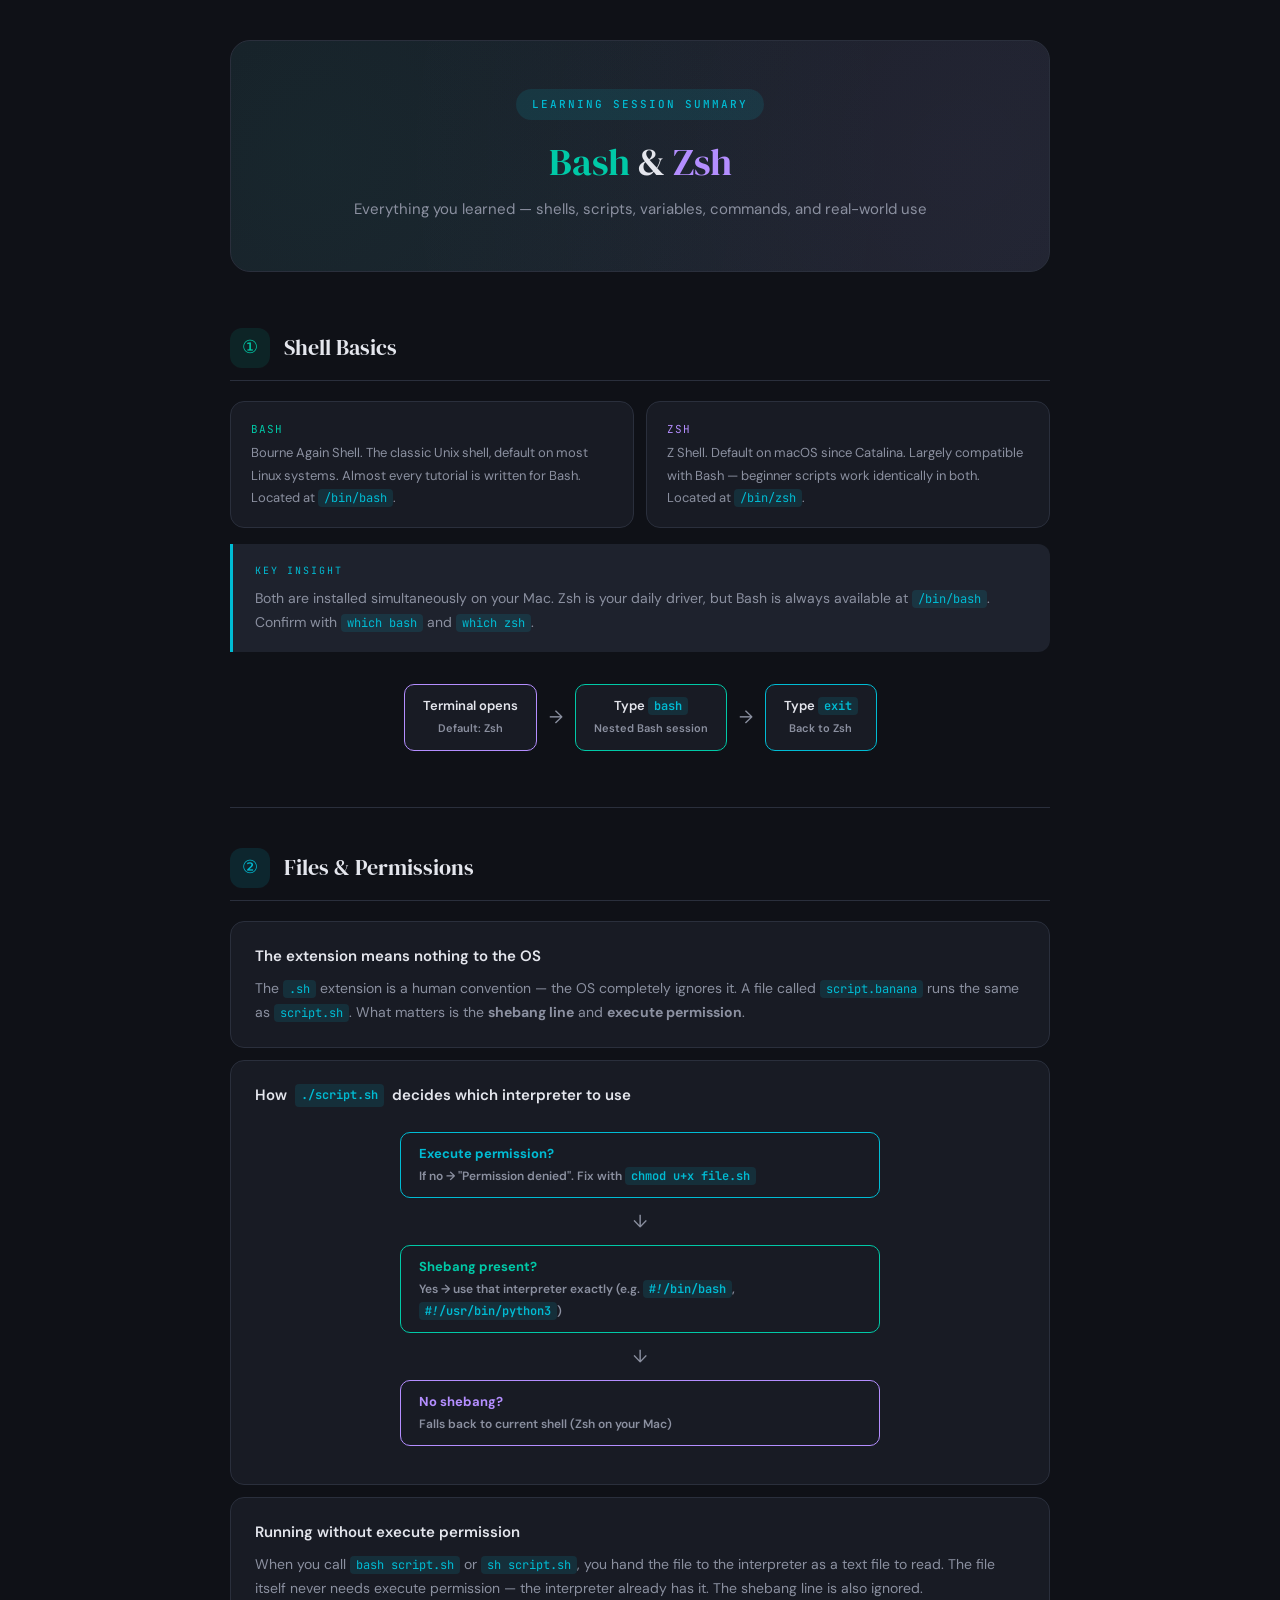
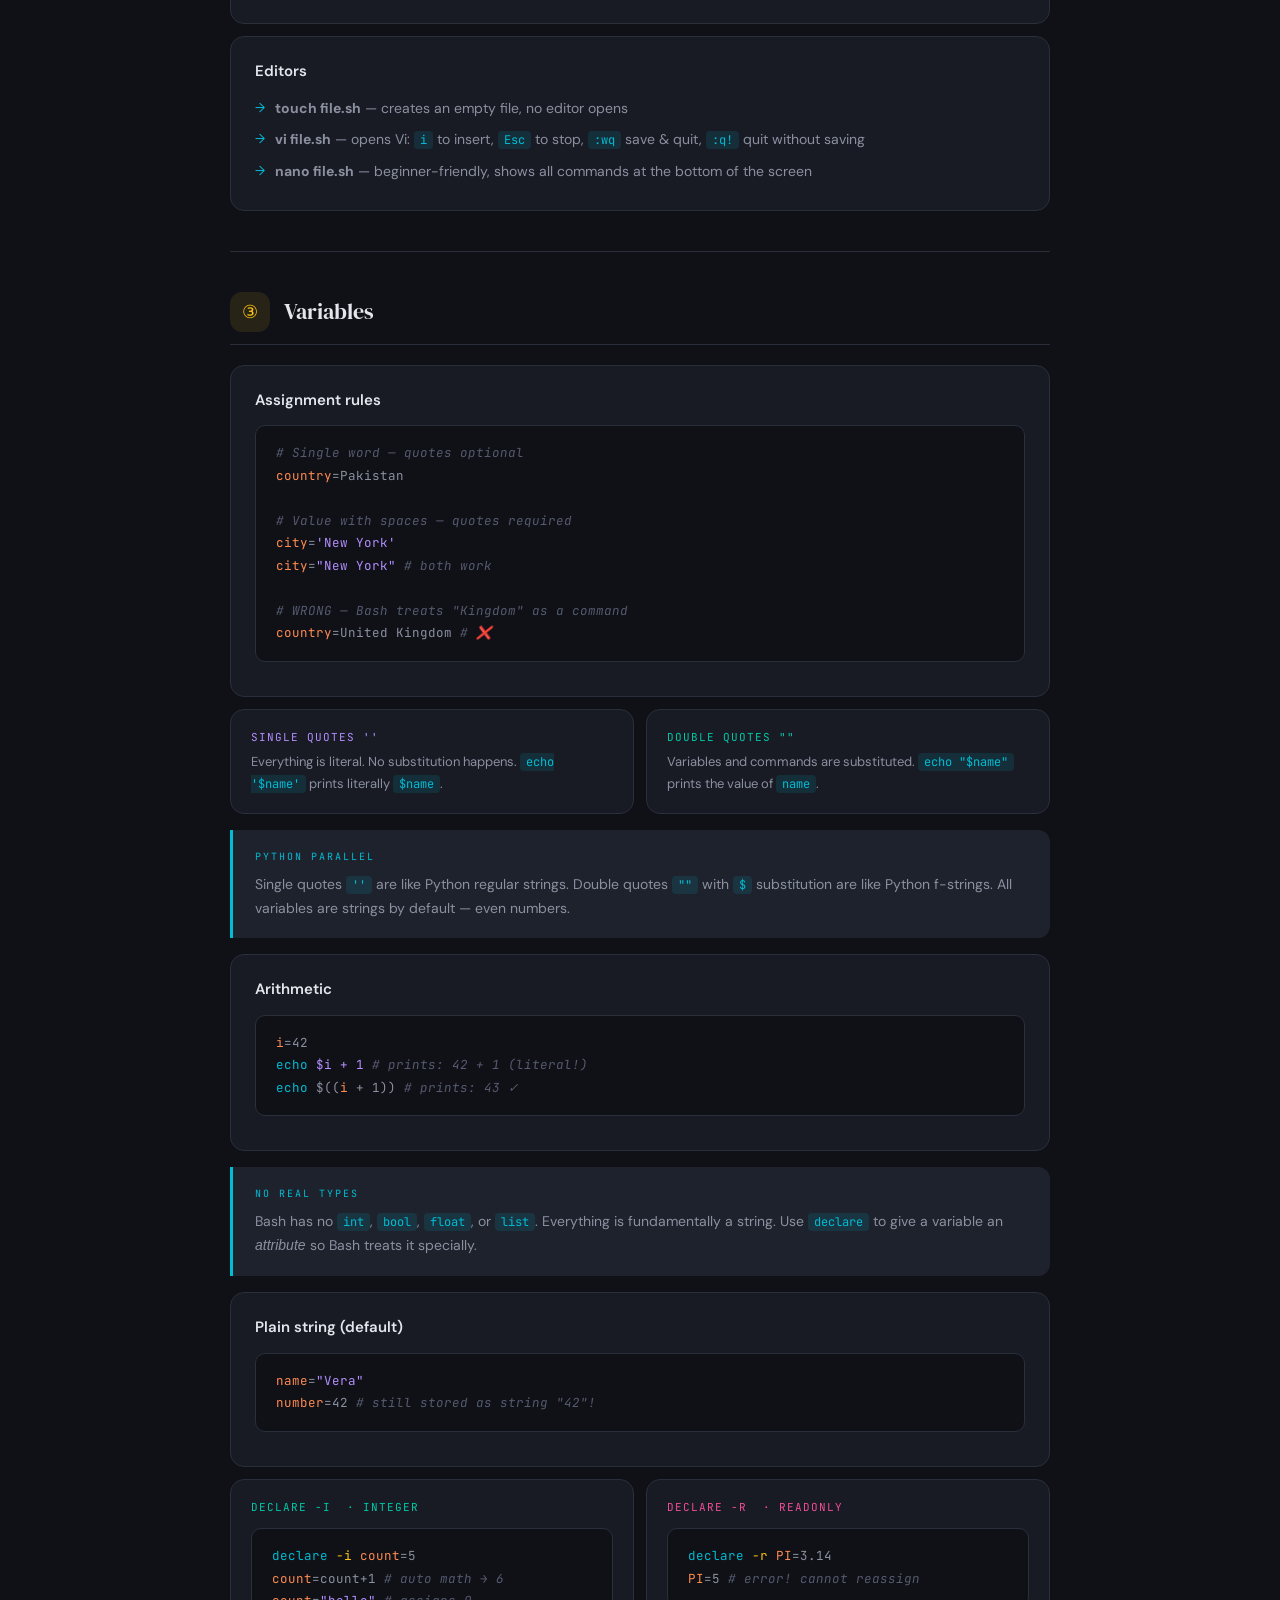
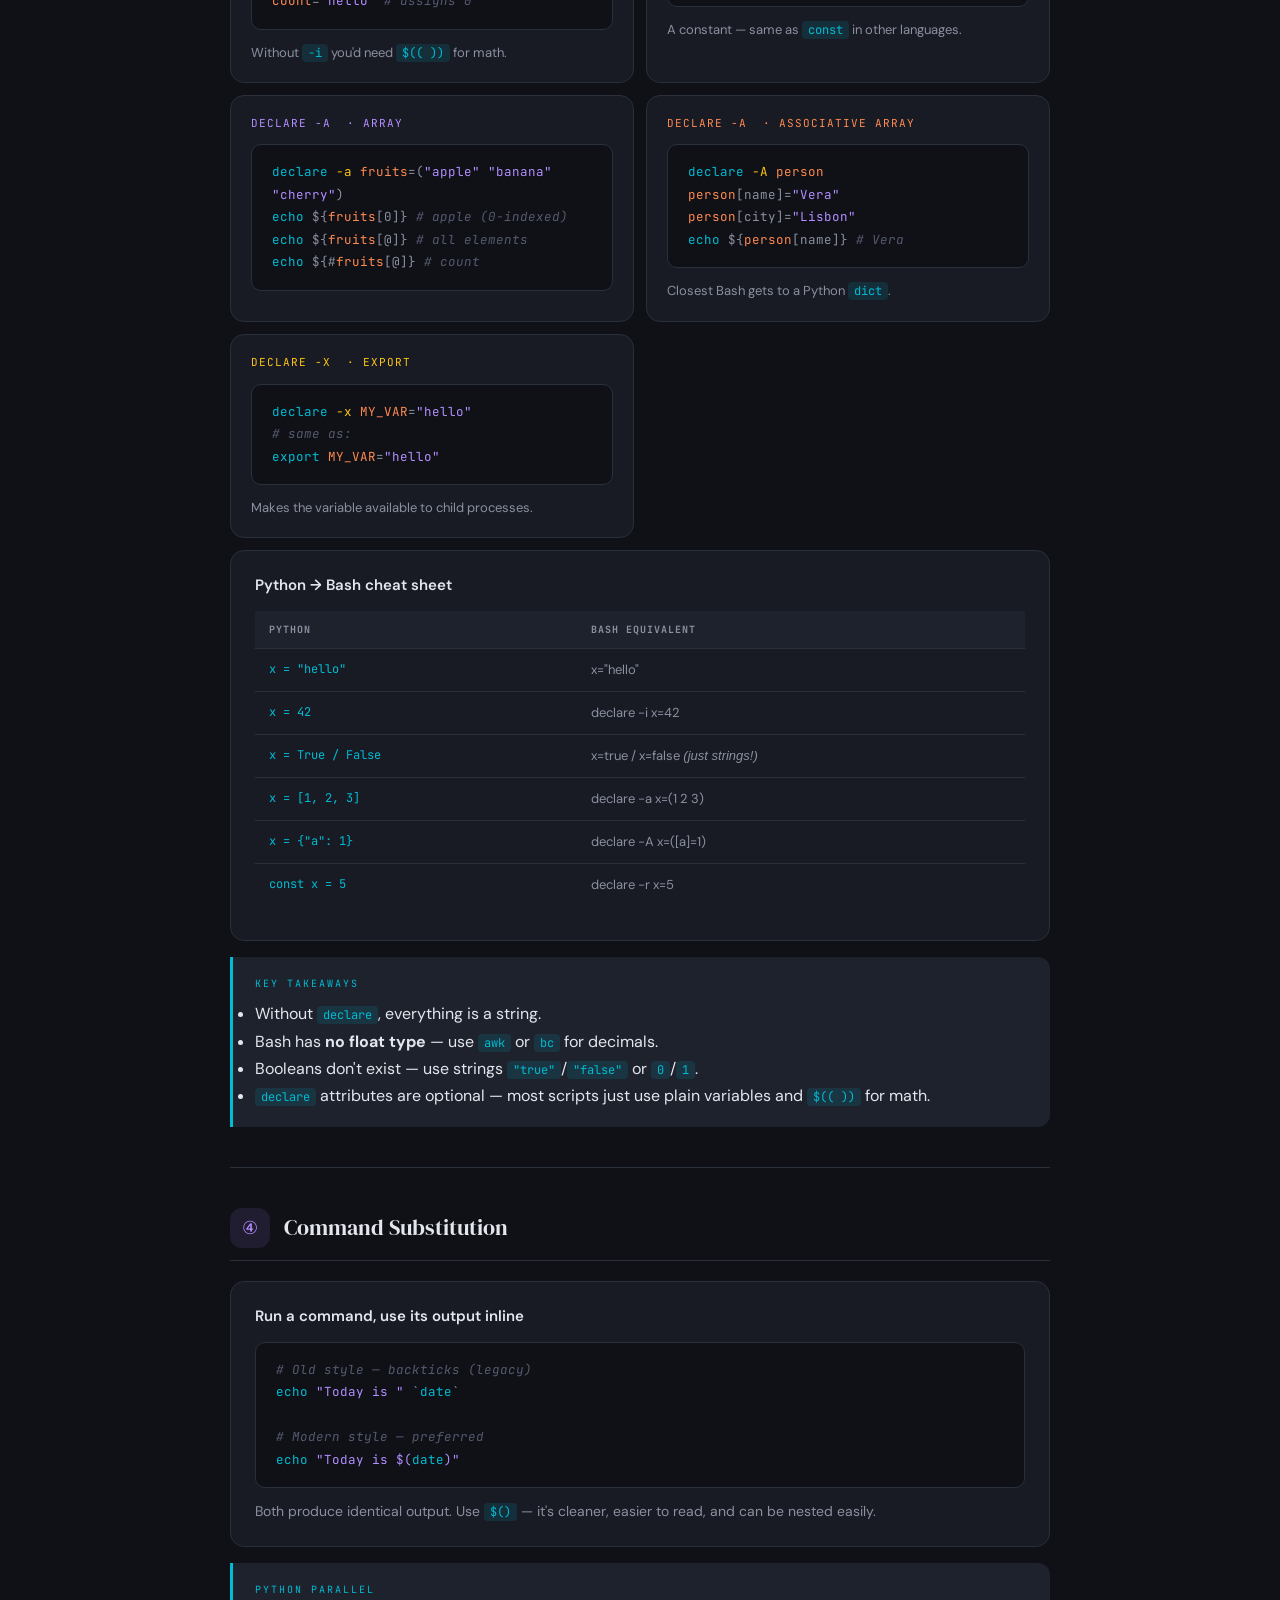
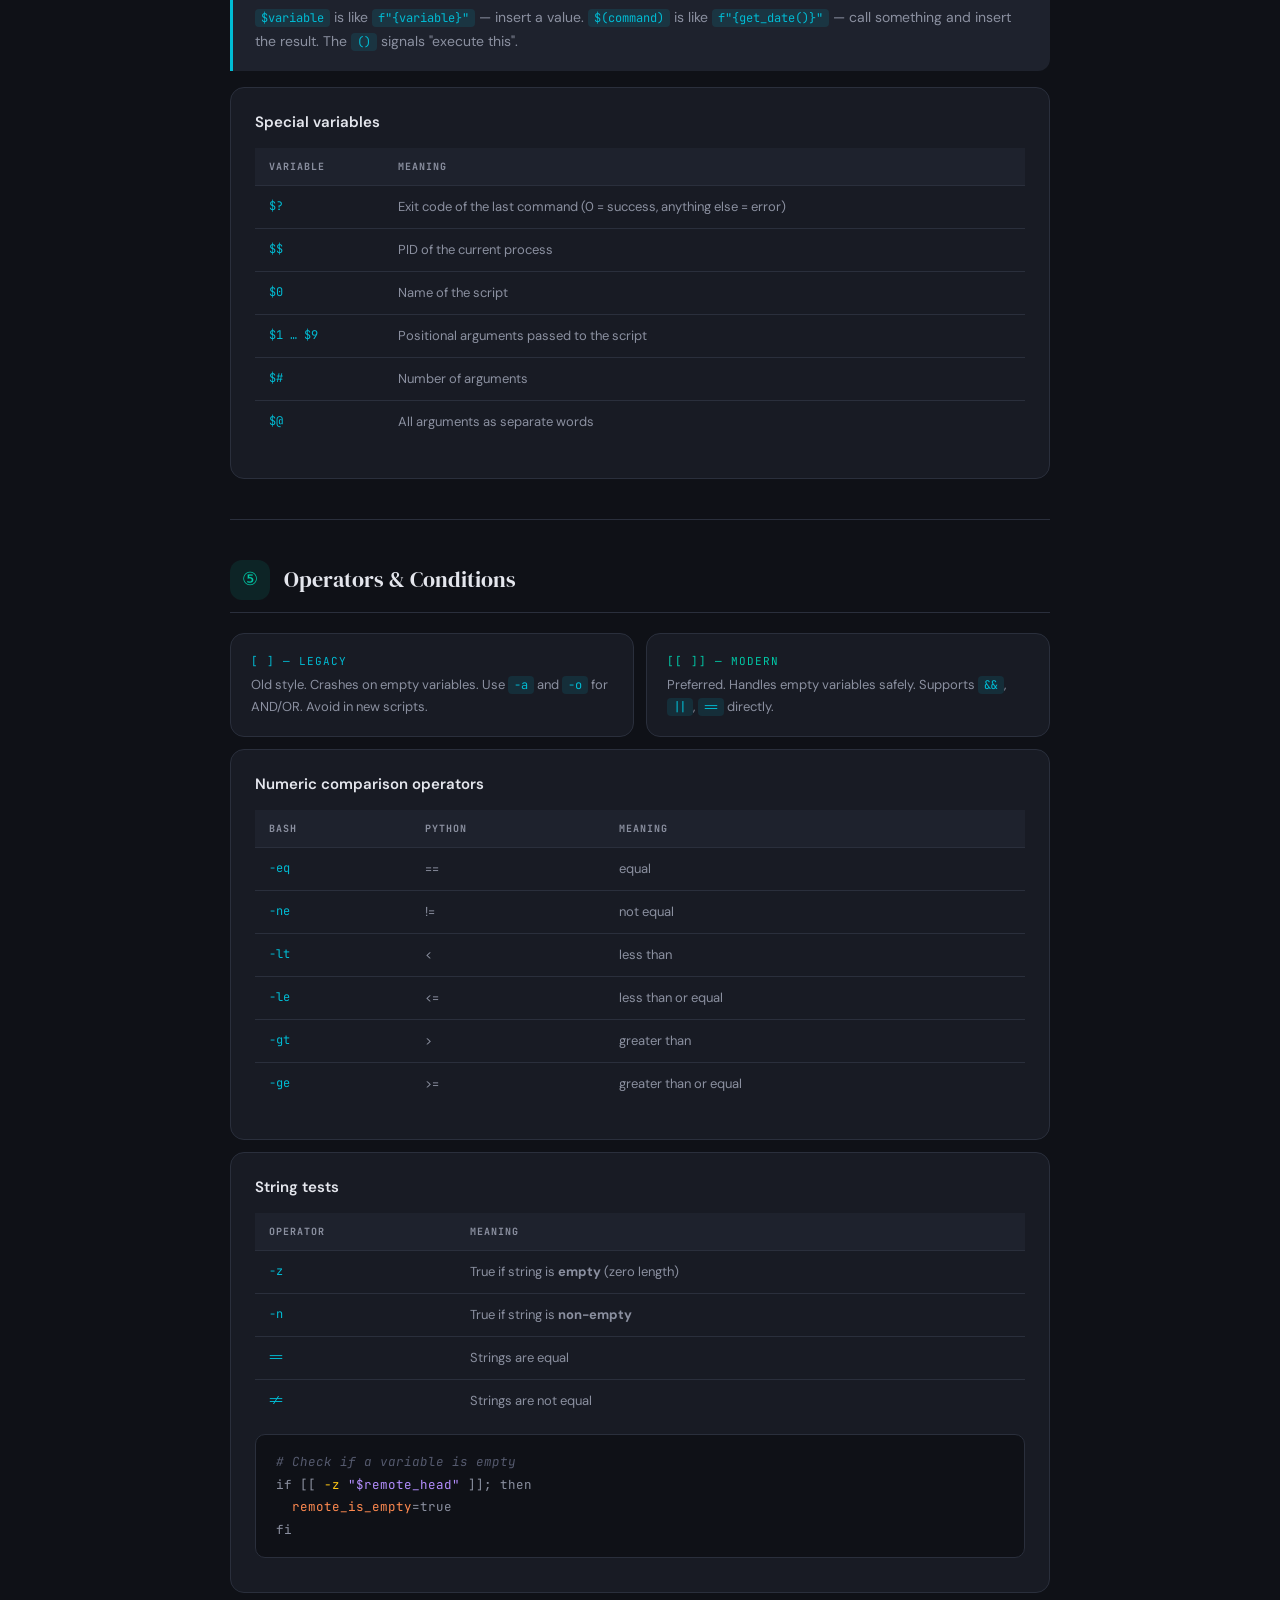
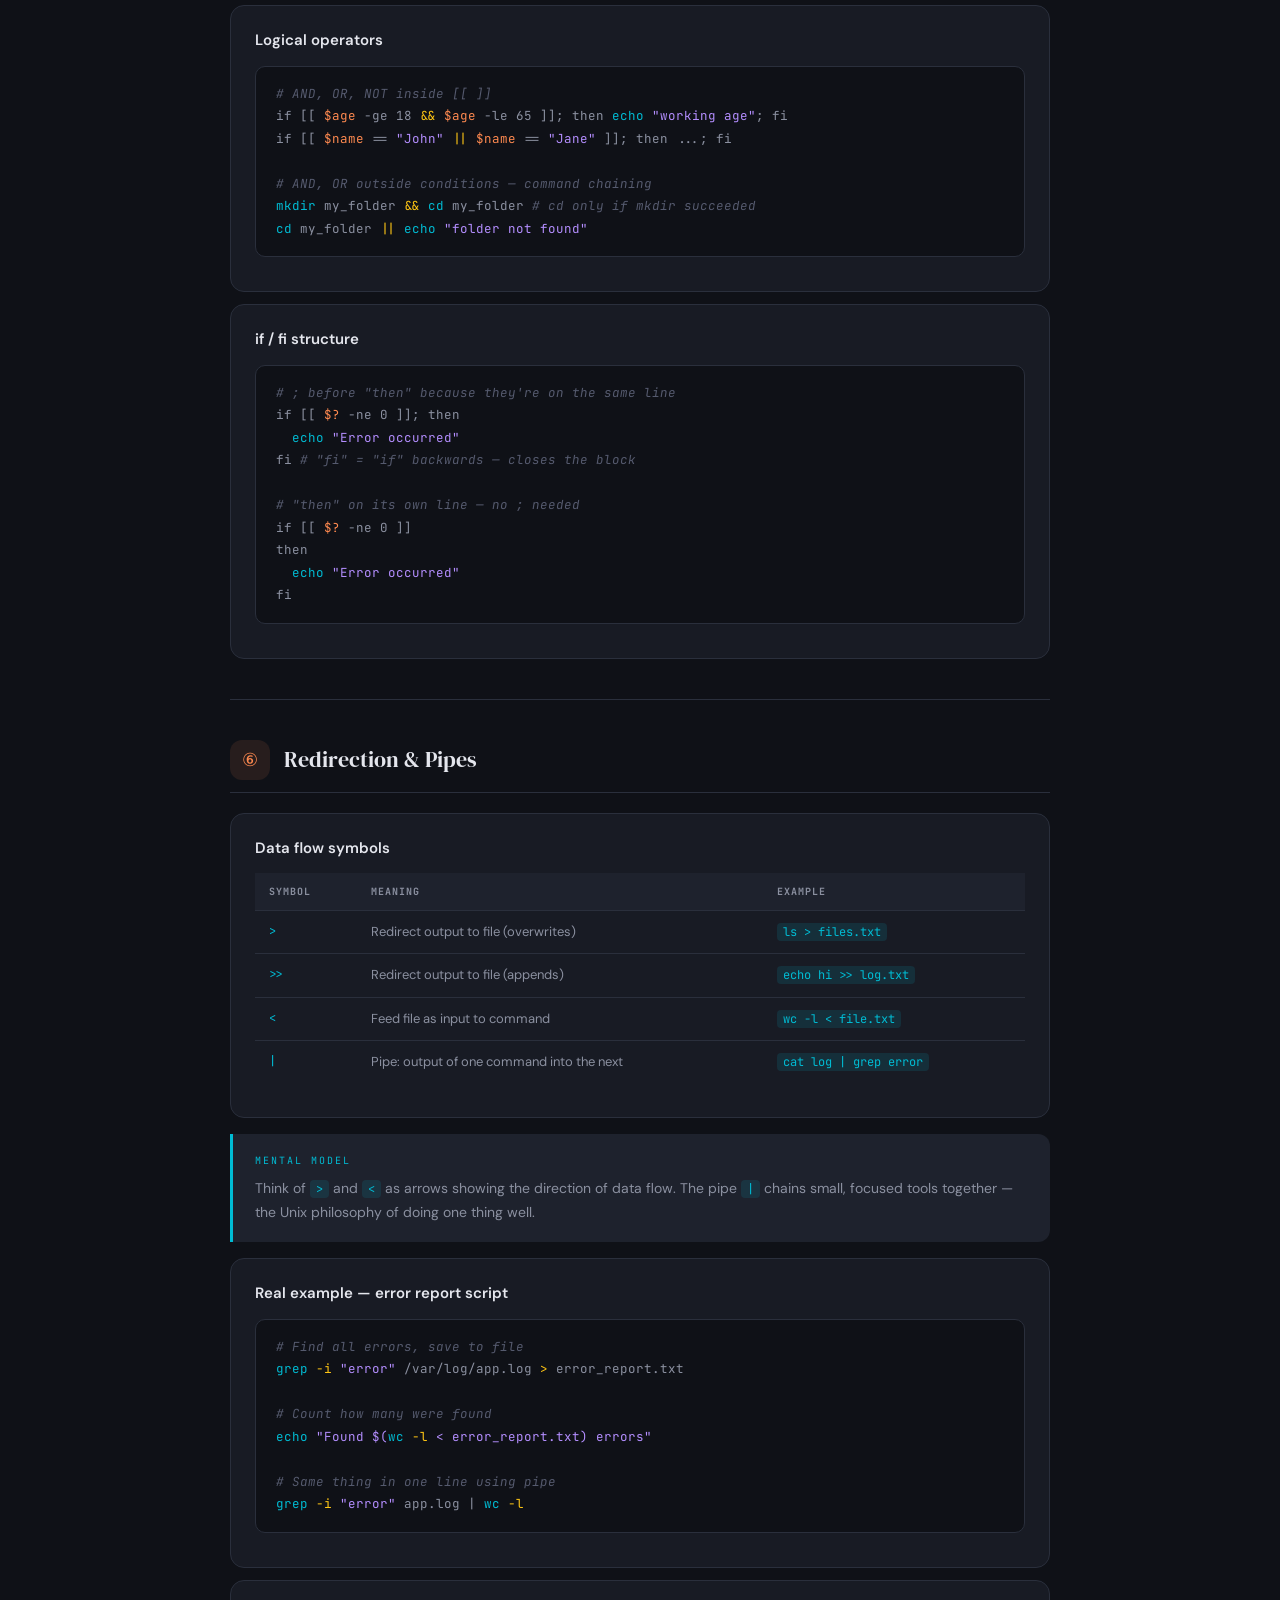
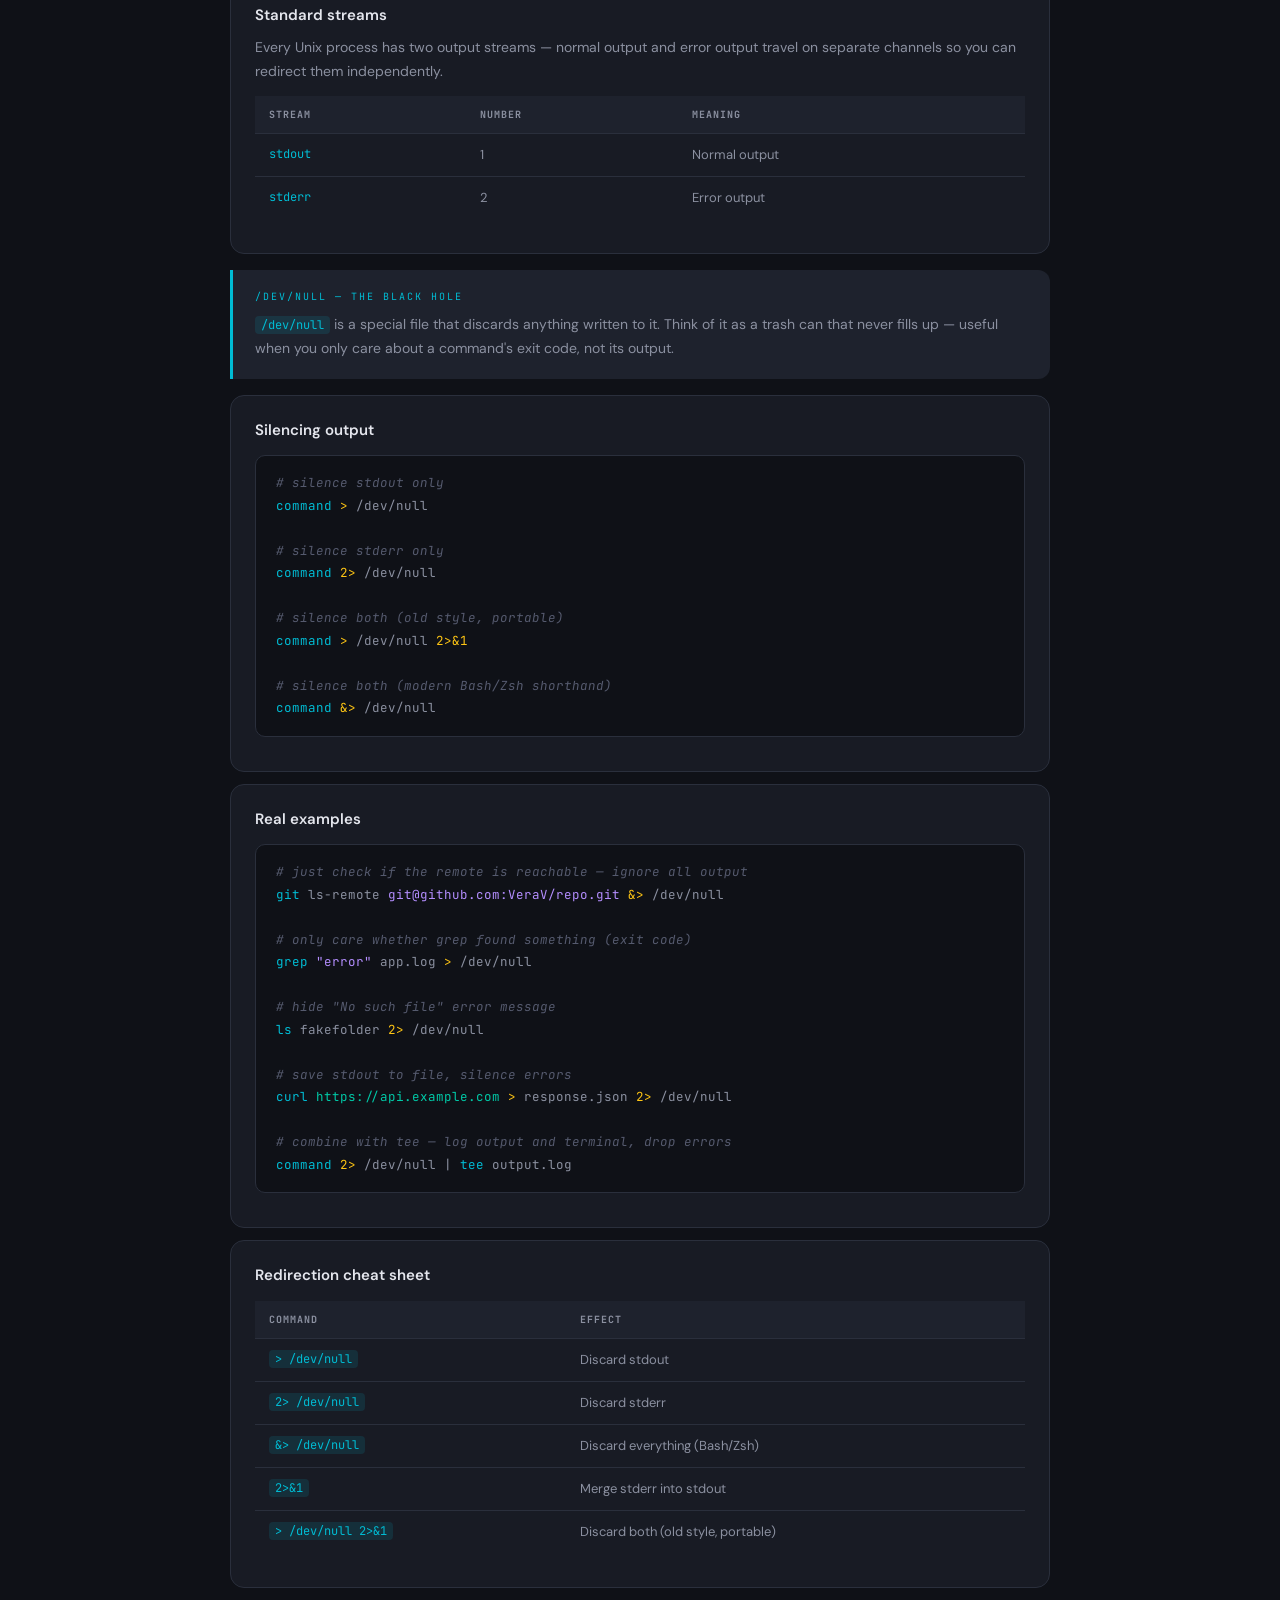
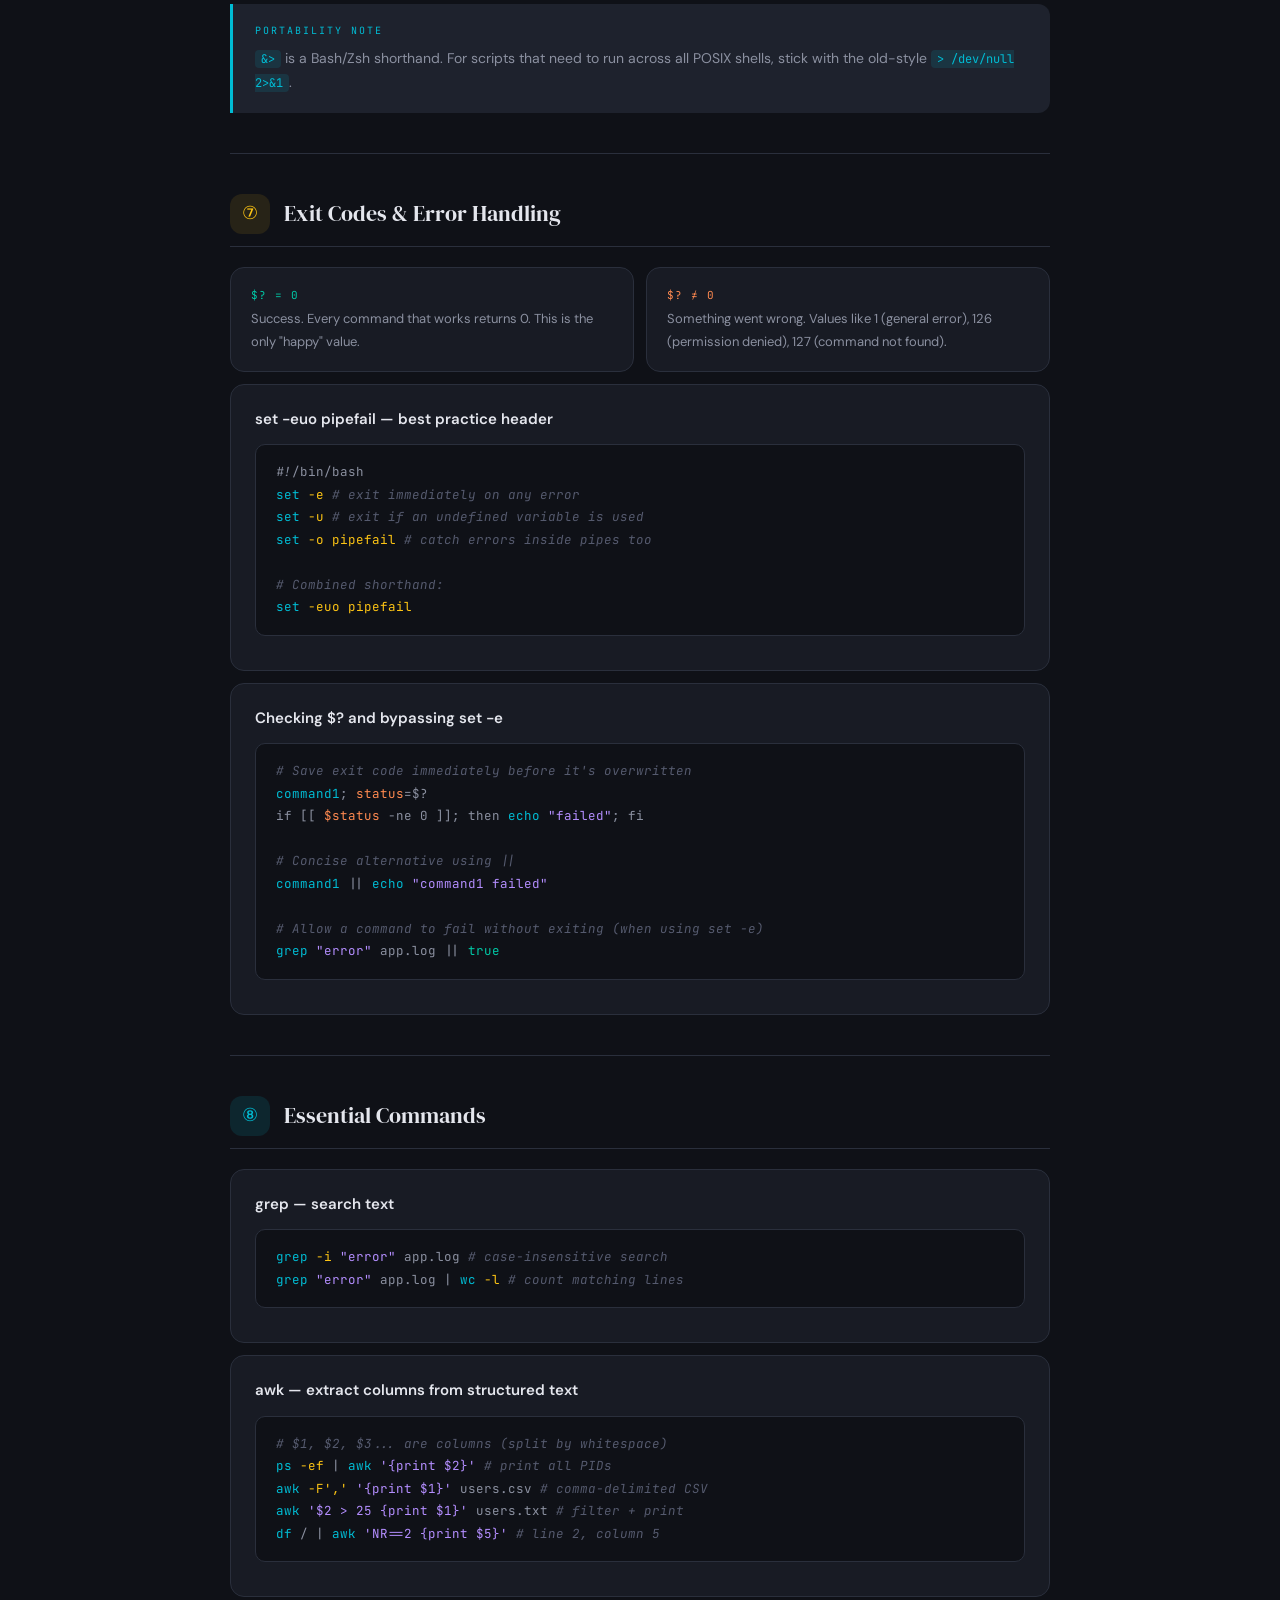
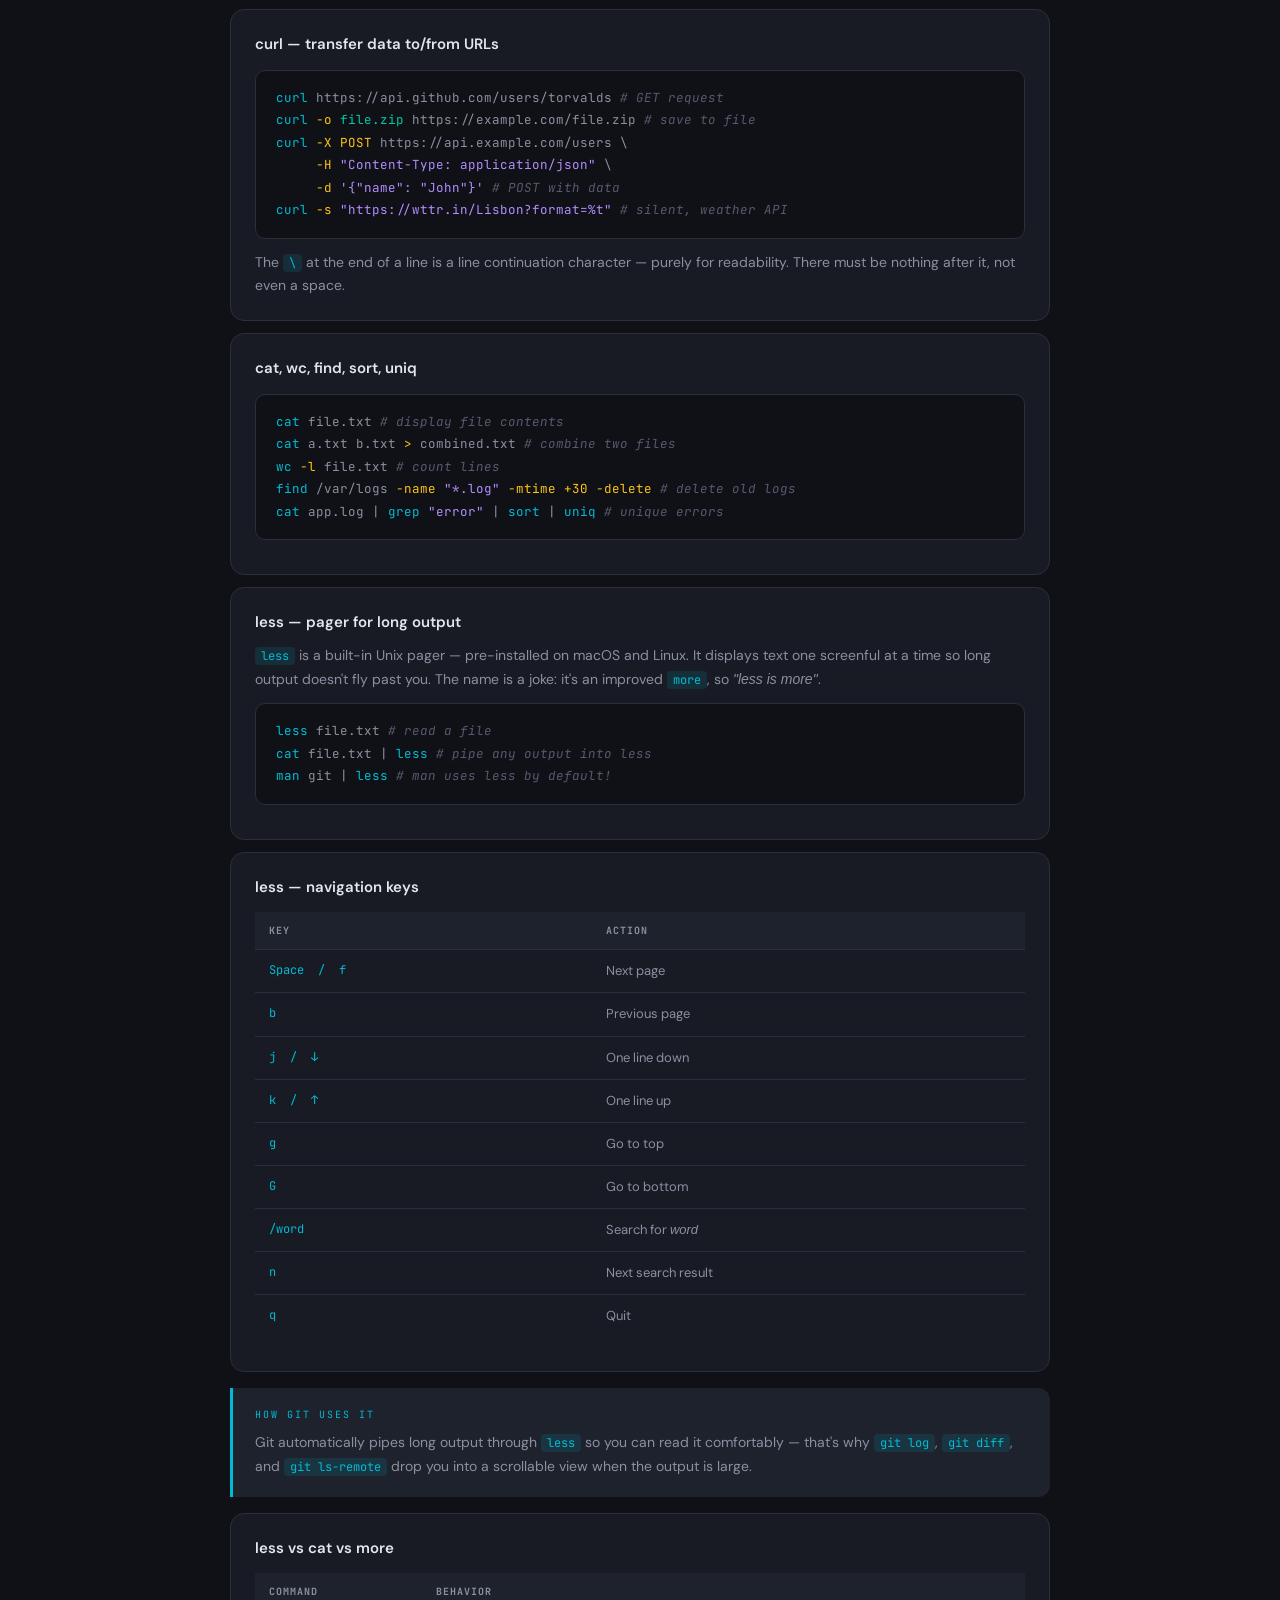
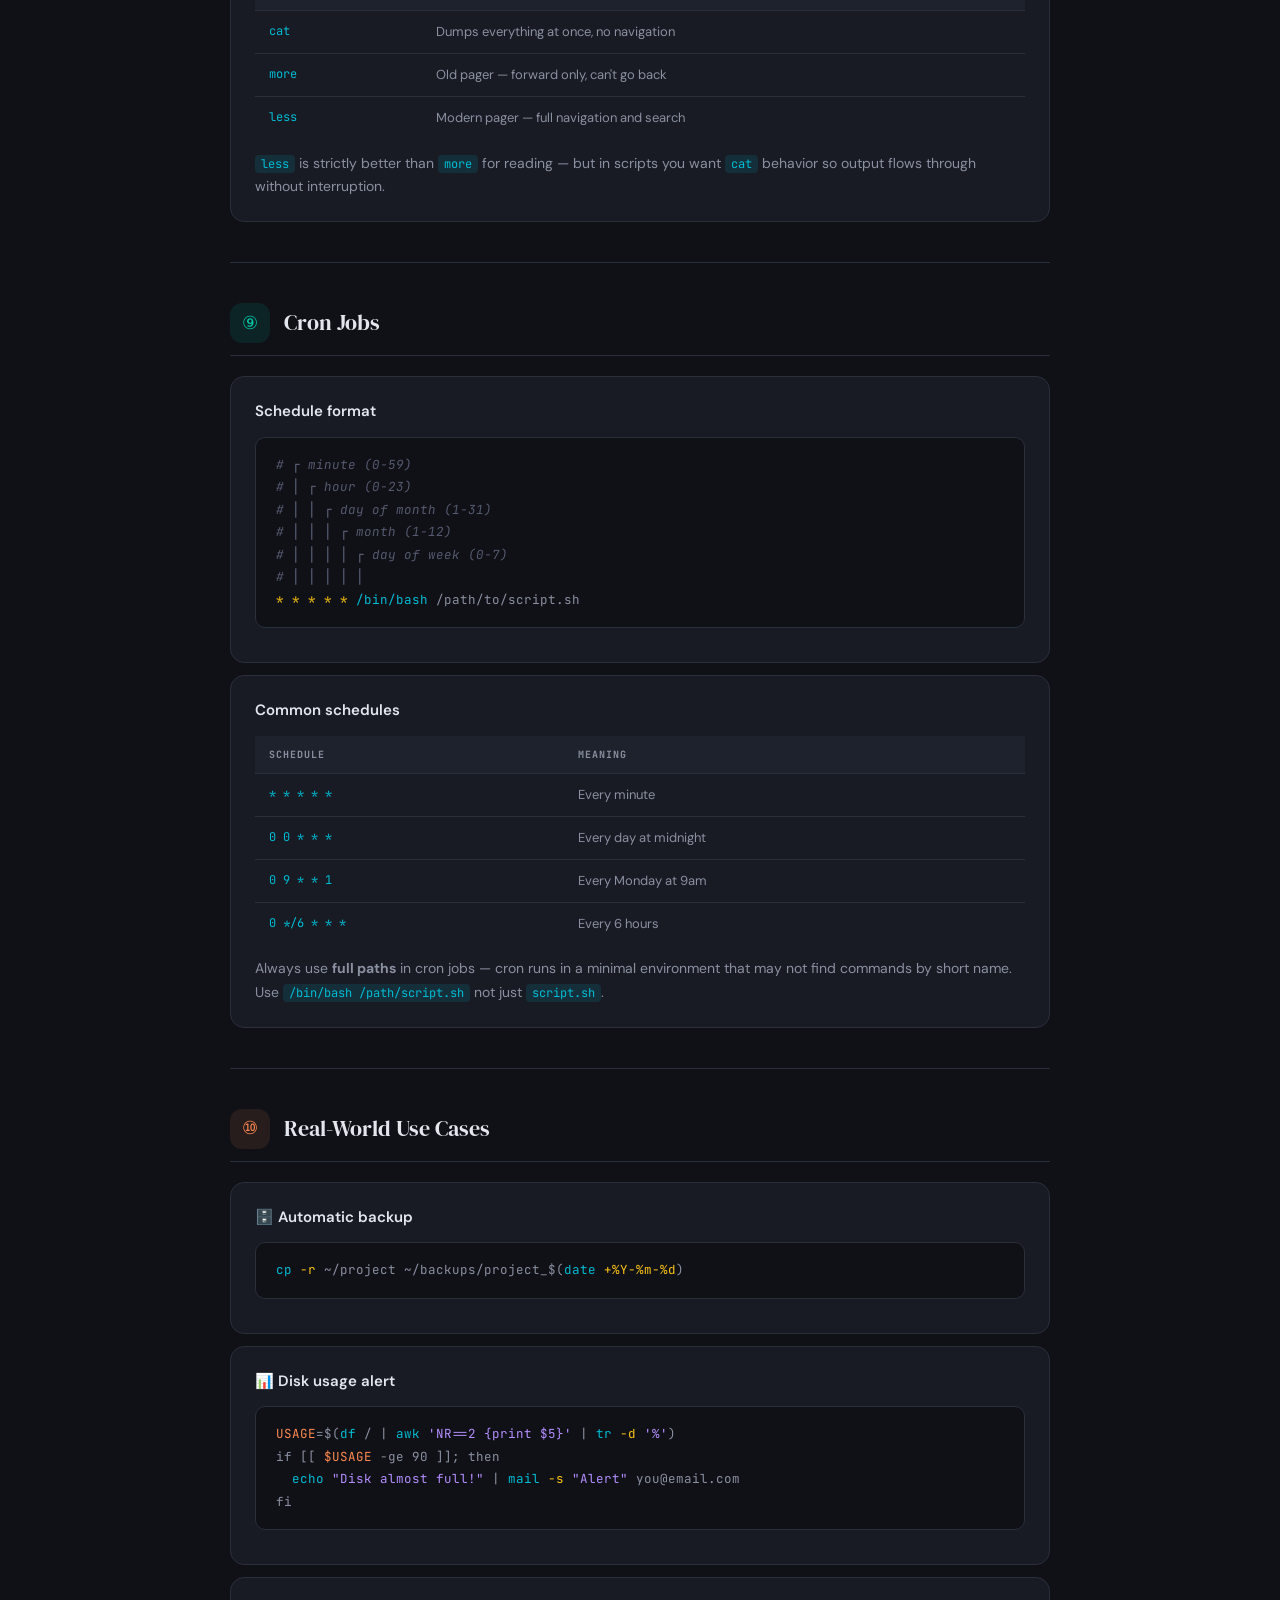
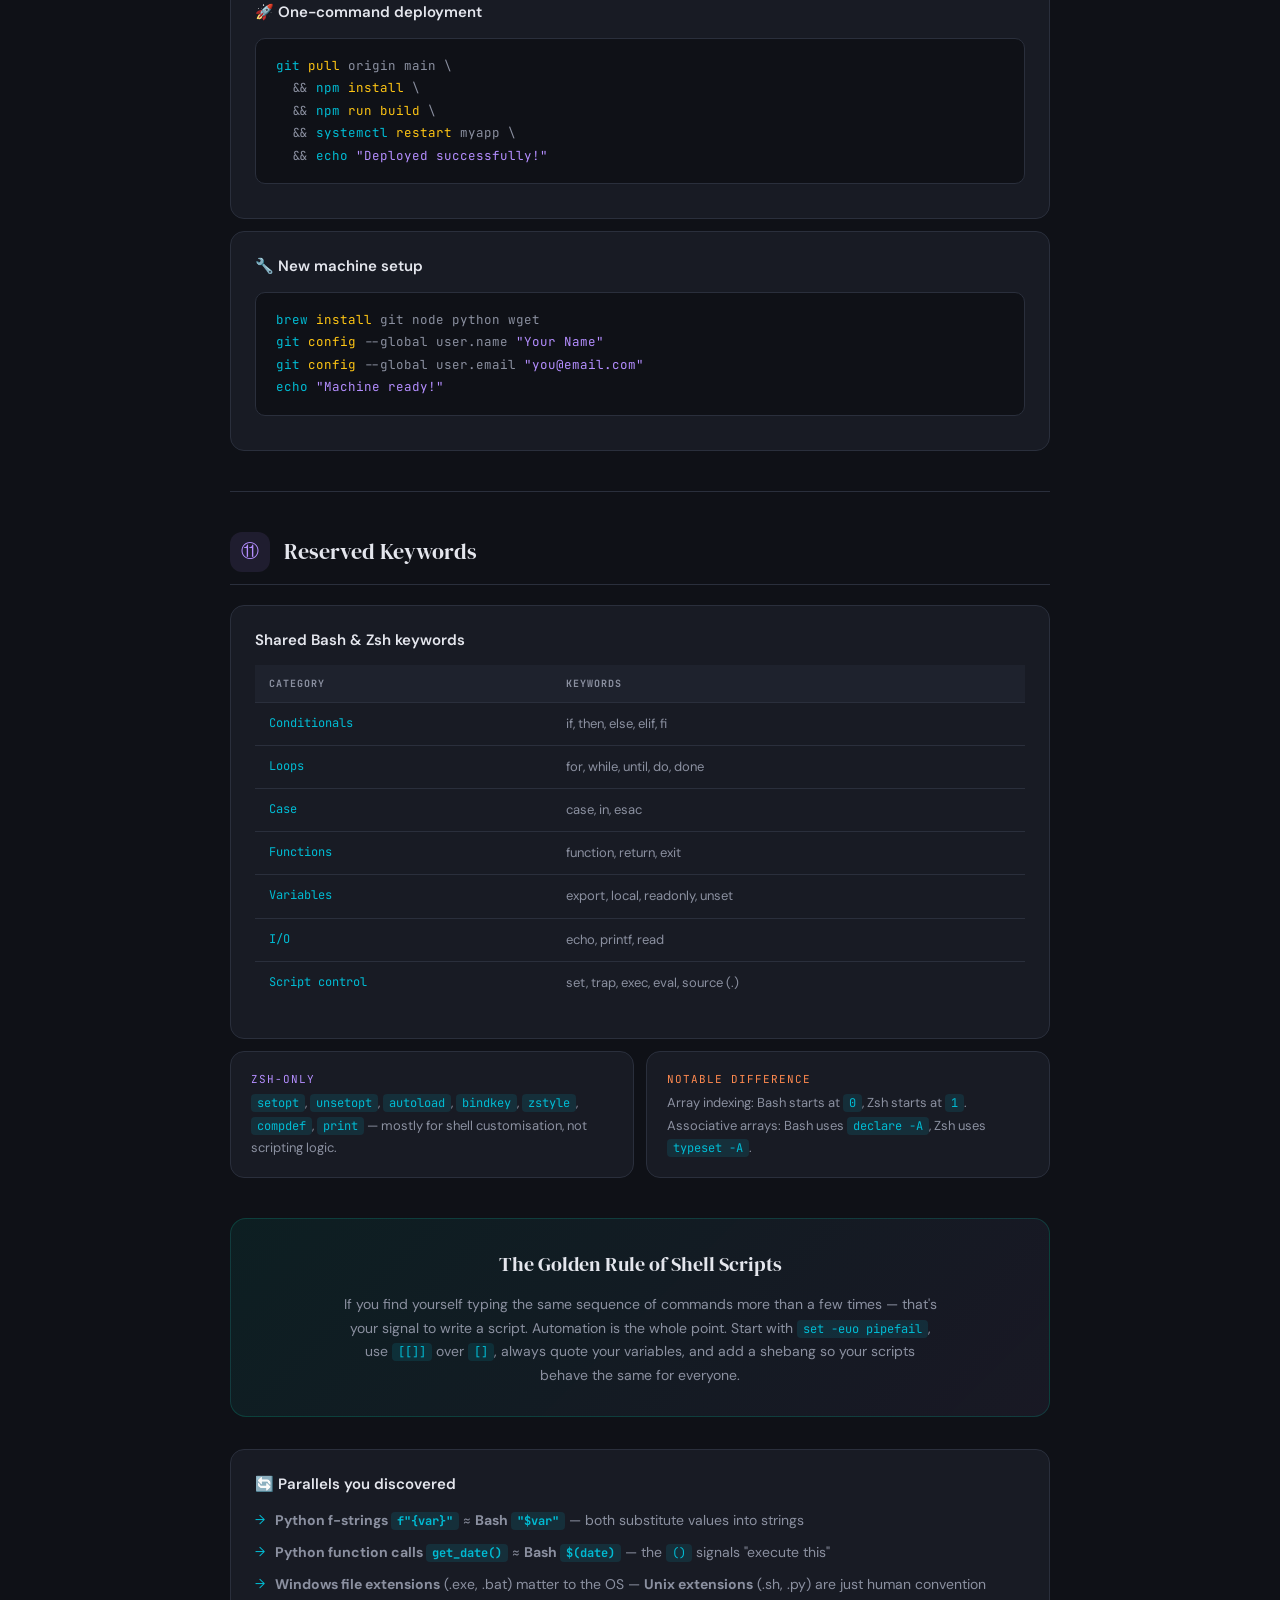
==== commit 29553b9b: "New added: about less, string tests, variable types in bash" ====
--- a/bash-zsh-summary.html
+++ b/bash-zsh-summary.html
@@ -274,6 +274,121 @@
             <span class="comment"># prints: 43 ✓</span>
           </div>
         </div>
+
+        <div class="analogy-box">
+          <div class="analogy-label">No real types</div>
+          <p>
+            Bash has no <code>int</code>, <code>bool</code>, <code>float</code>,
+            or <code>list</code>. Everything is fundamentally a string. Use
+            <code>declare</code> to give a variable an <em>attribute</em> so
+            Bash treats it specially.
+          </p>
+        </div>
+
+        <div class="card">
+          <div class="card-title">Plain string (default)</div>
+          <div class="code-block">
+            <span class="var">name</span>=<span class="str">"Vera"</span><br />
+            <span class="var">number</span>=42
+            <span class="comment"># still stored as string "42"!</span>
+          </div>
+        </div>
+
+        <div class="concept-grid">
+          <div class="concept-card">
+            <div class="label green-color">declare -i &nbsp;· integer</div>
+            <div class="value">
+              <div class="code-block">
+                <span class="cmd">declare</span> <span class="flag">-i</span>
+                <span class="var">count</span>=5<br />
+                <span class="var">count</span>=count+1
+                <span class="comment"># auto math → 6</span><br />
+                <span class="var">count</span>=<span class="str">"hello"</span>
+                <span class="comment"># assigns 0</span>
+              </div>
+              Without <code>-i</code> you'd need <code>$(( ))</code> for math.
+            </div>
+          </div>
+          <div class="concept-card">
+            <div class="label pink-color">declare -r &nbsp;· readonly</div>
+            <div class="value">
+              <div class="code-block">
+                <span class="cmd">declare</span> <span class="flag">-r</span>
+                <span class="var">PI</span>=3.14<br />
+                <span class="var">PI</span>=5
+                <span class="comment"># error! cannot reassign</span>
+              </div>
+              A constant — same as <code>const</code> in other languages.
+            </div>
+          </div>
+          <div class="concept-card">
+            <div class="label purple-color">declare -a &nbsp;· array</div>
+            <div class="value">
+              <div class="code-block">
+                <span class="cmd">declare</span> <span class="flag">-a</span>
+                <span class="var">fruits</span>=(<span class="str">"apple"</span>
+                <span class="str">"banana"</span>
+                <span class="str">"cherry"</span>)<br />
+                <span class="cmd">echo</span> ${<span class="var">fruits</span>[0]}
+                <span class="comment"># apple (0-indexed)</span><br />
+                <span class="cmd">echo</span> ${<span class="var">fruits</span>[@]}
+                <span class="comment"># all elements</span><br />
+                <span class="cmd">echo</span> ${#<span class="var">fruits</span>[@]}
+                <span class="comment"># count</span>
+              </div>
+            </div>
+          </div>
+          <div class="concept-card">
+            <div class="label orange-color">declare -A &nbsp;· associative array</div>
+            <div class="value">
+              <div class="code-block">
+                <span class="cmd">declare</span> <span class="flag">-A</span>
+                <span class="var">person</span><br />
+                <span class="var">person</span>[name]=<span class="str">"Vera"</span><br />
+                <span class="var">person</span>[city]=<span class="str">"Lisbon"</span><br />
+                <span class="cmd">echo</span> ${<span class="var">person</span>[name]}
+                <span class="comment"># Vera</span>
+              </div>
+              Closest Bash gets to a Python <code>dict</code>.
+            </div>
+          </div>
+          <div class="concept-card">
+            <div class="label yellow-color">declare -x &nbsp;· export</div>
+            <div class="value">
+              <div class="code-block">
+                <span class="cmd">declare</span> <span class="flag">-x</span>
+                <span class="var">MY_VAR</span>=<span class="str">"hello"</span><br />
+                <span class="comment"># same as:</span><br />
+                <span class="cmd">export</span>
+                <span class="var">MY_VAR</span>=<span class="str">"hello"</span>
+              </div>
+              Makes the variable available to child processes.
+            </div>
+          </div>
+        </div>
+
+        <div class="card">
+          <div class="card-title">Python → Bash cheat sheet</div>
+          <table class="ref-table">
+            <tr><th>Python</th><th>Bash equivalent</th></tr>
+            <tr><td>x = "hello"</td><td>x="hello"</td></tr>
+            <tr><td>x = 42</td><td>declare -i x=42</td></tr>
+            <tr><td>x = True / False</td><td>x=true / x=false <em>(just strings!)</em></td></tr>
+            <tr><td>x = [1, 2, 3]</td><td>declare -a x=(1 2 3)</td></tr>
+            <tr><td>x = {"a": 1}</td><td>declare -A x=([a]=1)</td></tr>
+            <tr><td>const x = 5</td><td>declare -r x=5</td></tr>
+          </table>
+        </div>
+
+        <div class="analogy-box">
+          <div class="analogy-label">Key takeaways</div>
+          <ul>
+            <li>Without <code>declare</code>, everything is a string.</li>
+            <li>Bash has <strong>no float type</strong> — use <code>awk</code> or <code>bc</code> for decimals.</li>
+            <li>Booleans don't exist — use strings <code>"true"</code>/<code>"false"</code> or <code>0</code>/<code>1</code>.</li>
+            <li><code>declare</code> attributes are optional — most scripts just use plain variables and <code>$(( ))</code> for math.</li>
+          </ul>
+        </div>
       </div>
 
       <div class="divider"></div>
@@ -420,6 +535,39 @@
               <td>greater than or equal</td>
             </tr>
           </table>
+        </div>
+
+        <div class="card">
+          <div class="card-title">String tests</div>
+          <table class="ref-table">
+            <tr>
+              <th>Operator</th>
+              <th>Meaning</th>
+            </tr>
+            <tr>
+              <td>-z</td>
+              <td>True if string is <strong>empty</strong> (zero length)</td>
+            </tr>
+            <tr>
+              <td>-n</td>
+              <td>True if string is <strong>non-empty</strong></td>
+            </tr>
+            <tr>
+              <td>==</td>
+              <td>Strings are equal</td>
+            </tr>
+            <tr>
+              <td>!=</td>
+              <td>Strings are not equal</td>
+            </tr>
+          </table>
+          <div class="code-block" style="margin-top: 12px;">
+            <span class="comment"># Check if a variable is empty</span><br />
+            if [[ <span class="flag">-z</span>
+            <span class="str">"$remote_head"</span> ]]; then<br />
+            &nbsp;&nbsp;<span class="var">remote_is_empty</span>=true<br />
+            fi
+          </div>
         </div>
 
         <div class="card">
@@ -805,6 +953,66 @@
             <span class="cmd">uniq</span>
             <span class="comment"># unique errors</span>
           </div>
+        </div>
+
+        <div class="card">
+          <div class="card-title">less — pager for long output</div>
+          <p>
+            <code>less</code> is a built-in Unix pager — pre-installed on macOS
+            and Linux. It displays text one screenful at a time so long output
+            doesn't fly past you. The name is a joke: it's an improved
+            <code>more</code>, so <em>"less is more"</em>.
+          </p>
+          <div class="code-block">
+            <span class="cmd">less</span> file.txt
+            <span class="comment"># read a file</span><br />
+            <span class="cmd">cat</span> file.txt |
+            <span class="cmd">less</span>
+            <span class="comment"># pipe any output into less</span><br />
+            <span class="cmd">man</span> git | <span class="cmd">less</span>
+            <span class="comment"># man uses less by default!</span>
+          </div>
+        </div>
+
+        <div class="card">
+          <div class="card-title">less — navigation keys</div>
+          <table class="ref-table">
+            <tr><th>Key</th><th>Action</th></tr>
+            <tr><td>Space &nbsp;/&nbsp; f</td><td>Next page</td></tr>
+            <tr><td>b</td><td>Previous page</td></tr>
+            <tr><td>j &nbsp;/&nbsp; ↓</td><td>One line down</td></tr>
+            <tr><td>k &nbsp;/&nbsp; ↑</td><td>One line up</td></tr>
+            <tr><td>g</td><td>Go to top</td></tr>
+            <tr><td>G</td><td>Go to bottom</td></tr>
+            <tr><td>/word</td><td>Search for <em>word</em></td></tr>
+            <tr><td>n</td><td>Next search result</td></tr>
+            <tr><td>q</td><td>Quit</td></tr>
+          </table>
+        </div>
+
+        <div class="analogy-box">
+          <div class="analogy-label">How Git uses it</div>
+          <p>
+            Git automatically pipes long output through <code>less</code> so you
+            can read it comfortably — that's why <code>git log</code>,
+            <code>git diff</code>, and <code>git ls-remote</code> drop you into
+            a scrollable view when the output is large.
+          </p>
+        </div>
+
+        <div class="card">
+          <div class="card-title">less vs cat vs more</div>
+          <table class="ref-table">
+            <tr><th>Command</th><th>Behavior</th></tr>
+            <tr><td>cat</td><td>Dumps everything at once, no navigation</td></tr>
+            <tr><td>more</td><td>Old pager — forward only, can't go back</td></tr>
+            <tr><td>less</td><td>Modern pager — full navigation and search</td></tr>
+          </table>
+          <p style="margin-top: 8px">
+            <code>less</code> is strictly better than <code>more</code> for
+            reading — but in scripts you want <code>cat</code> behavior so
+            output flows through without interruption.
+          </p>
         </div>
       </div>
 
